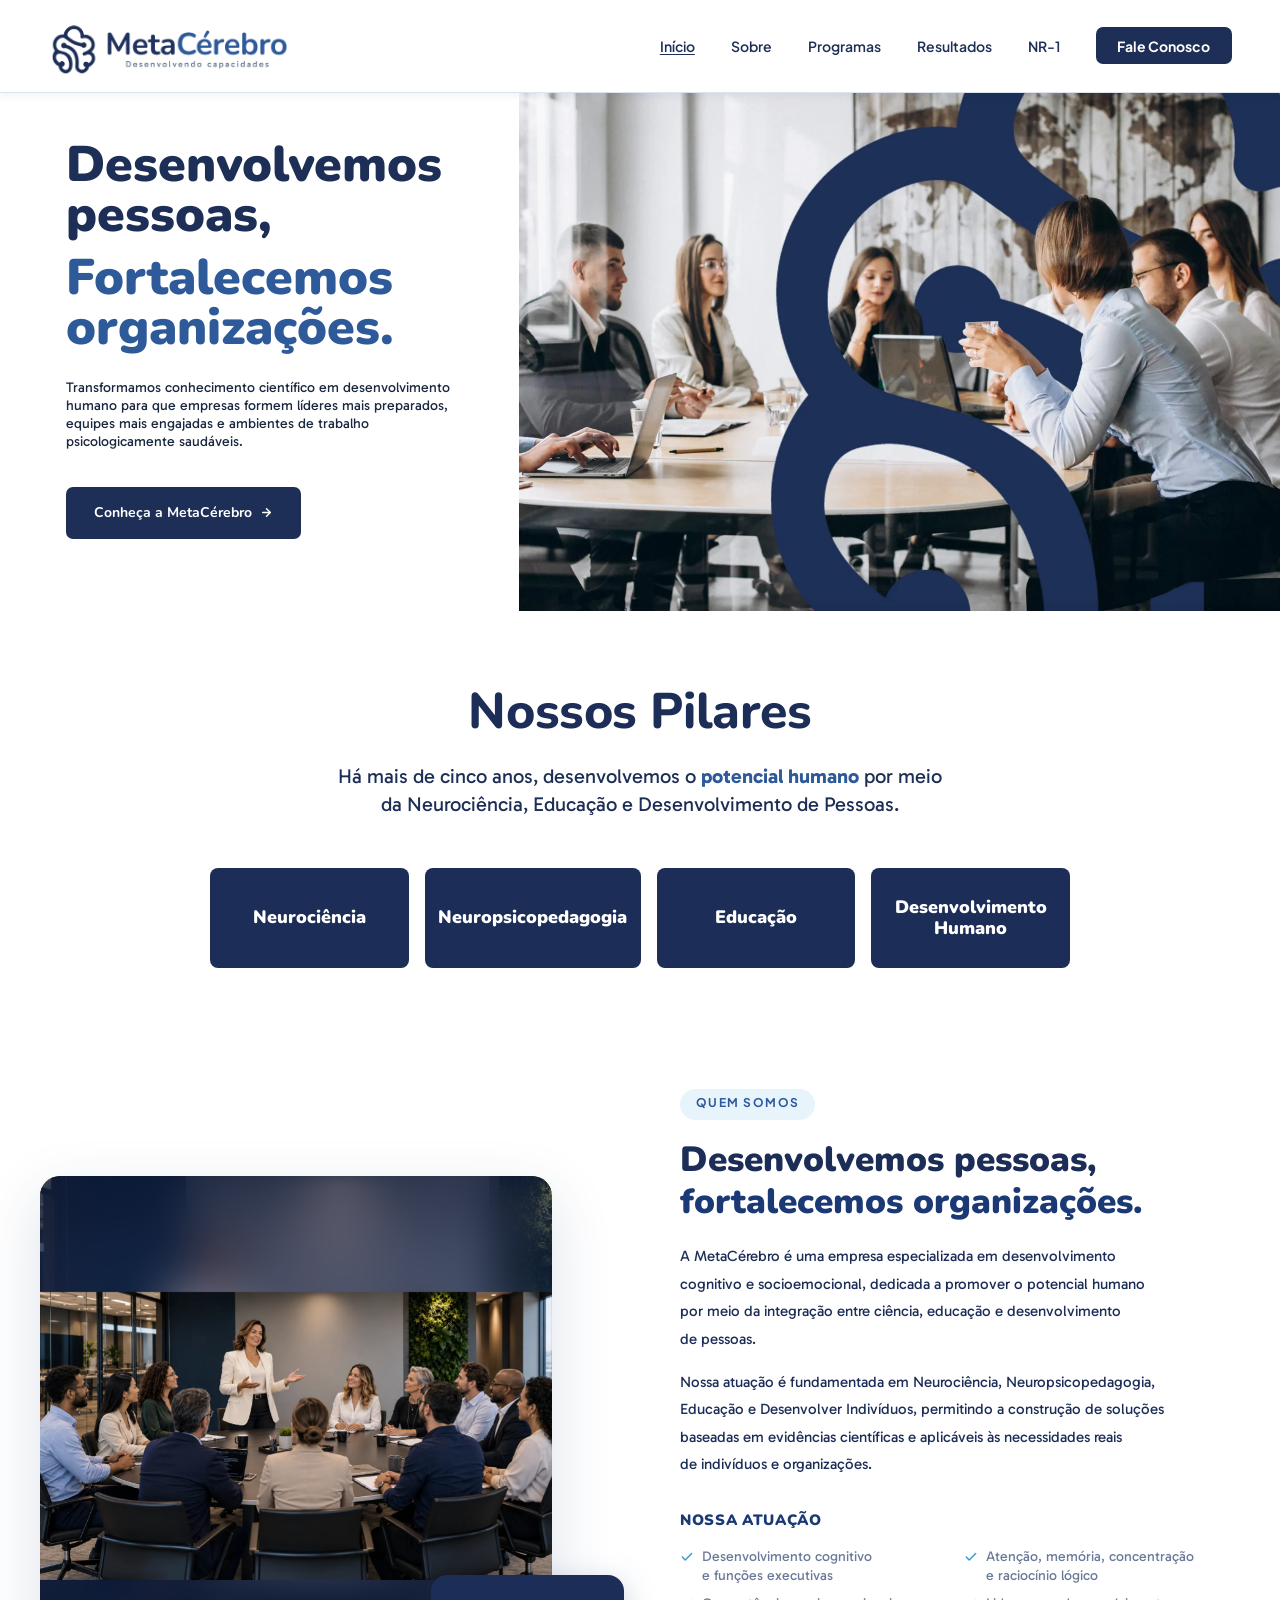
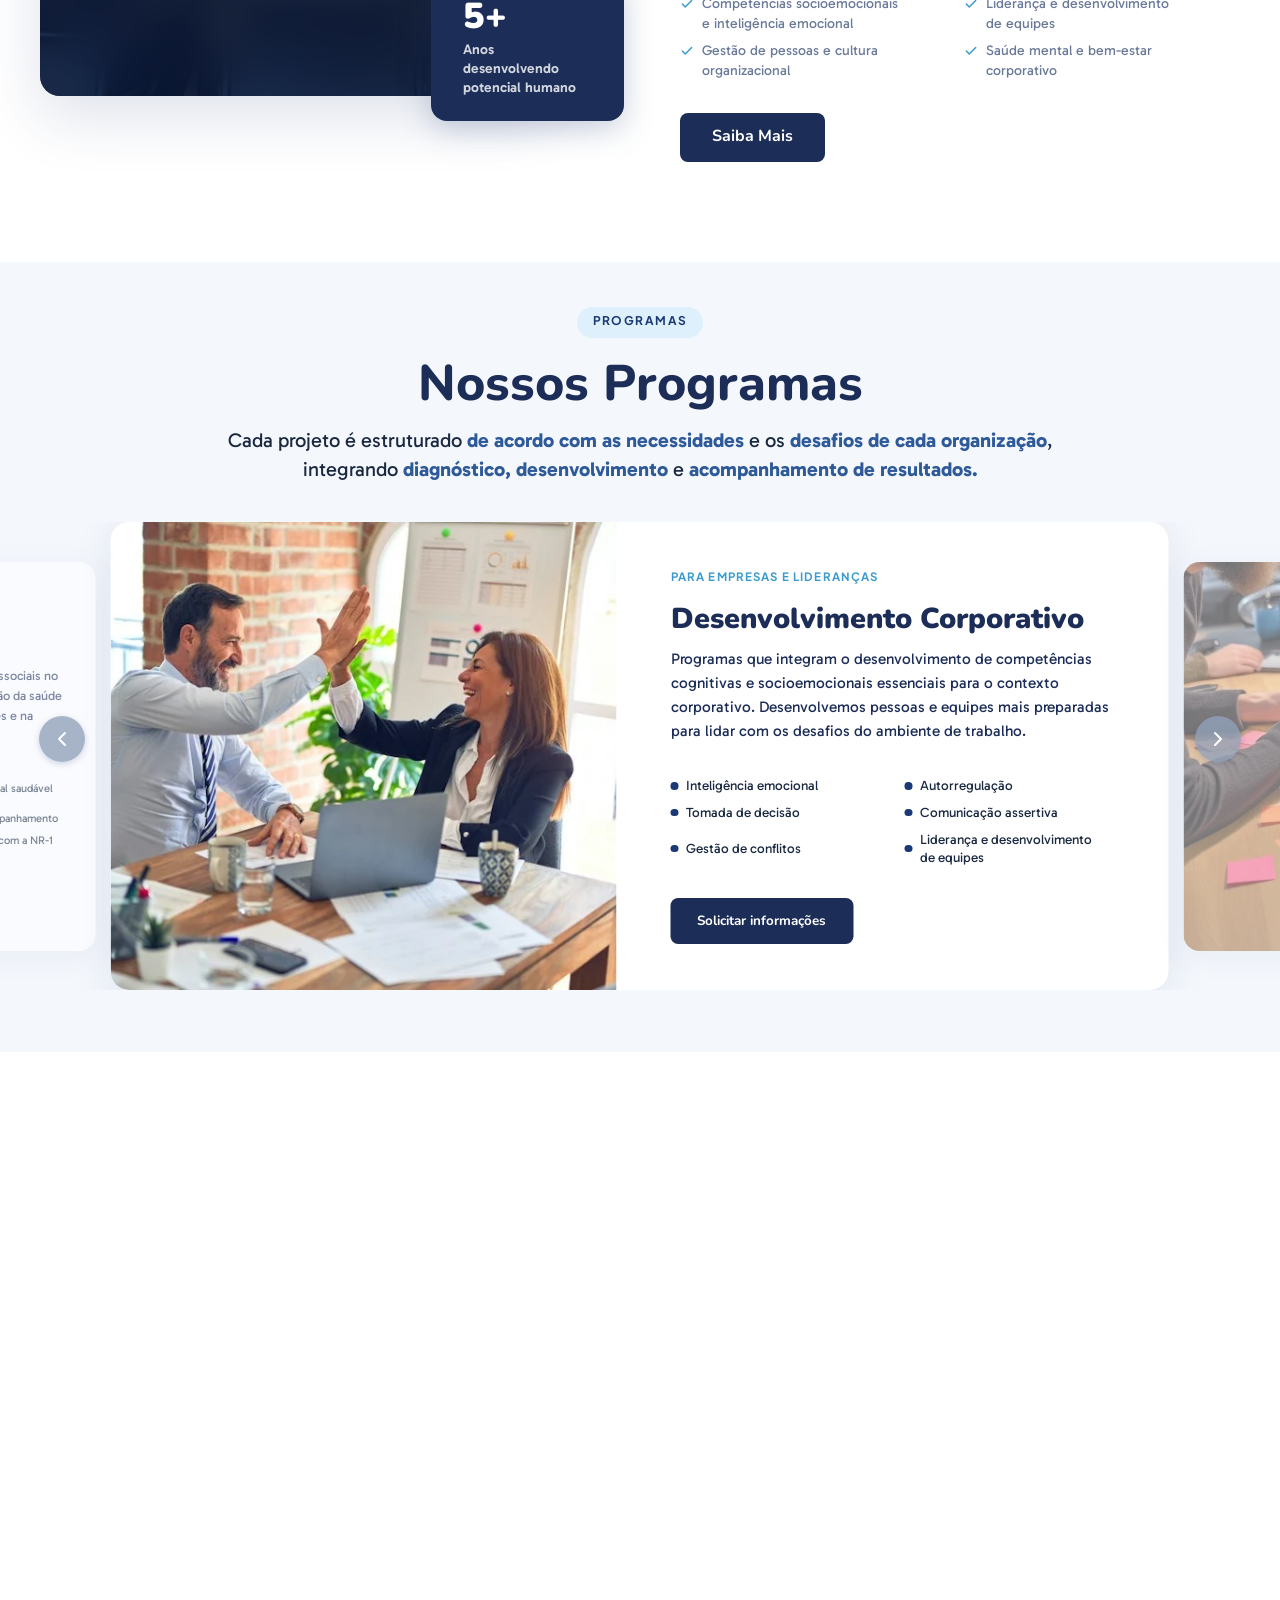
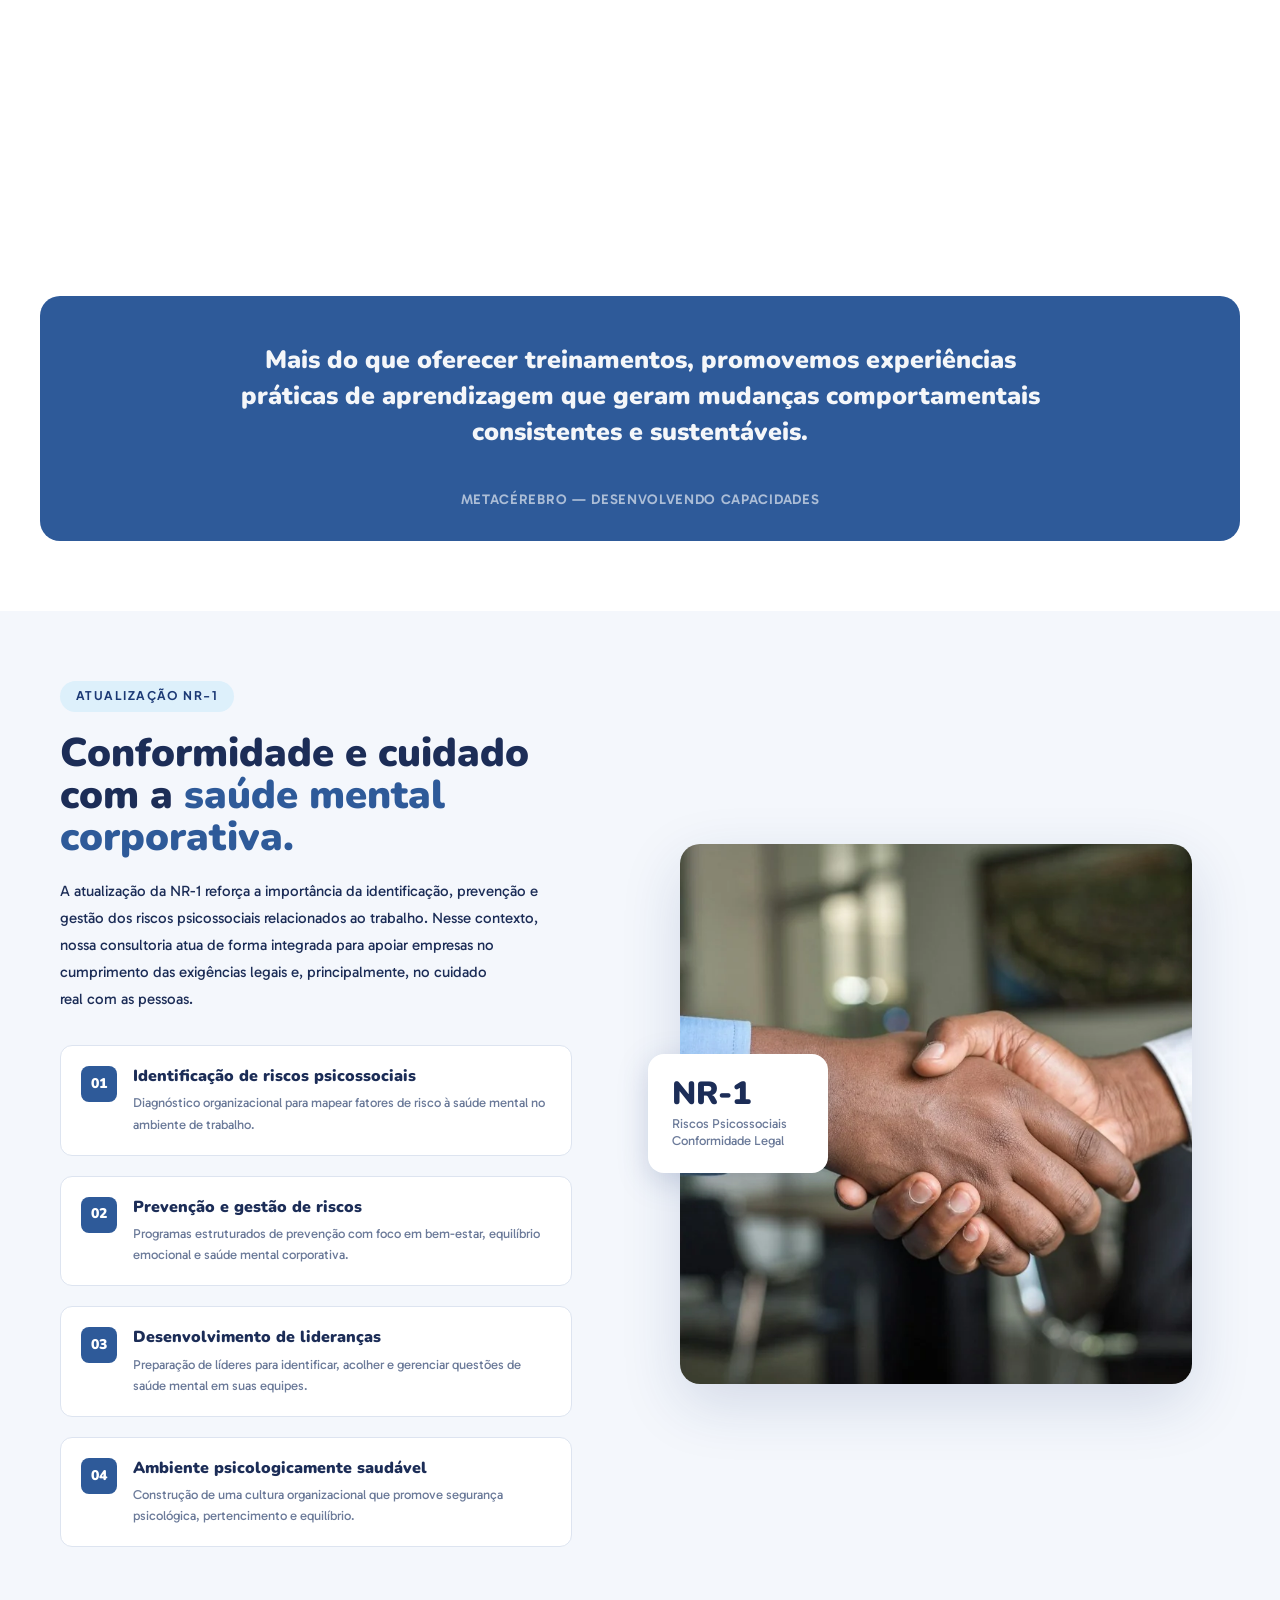
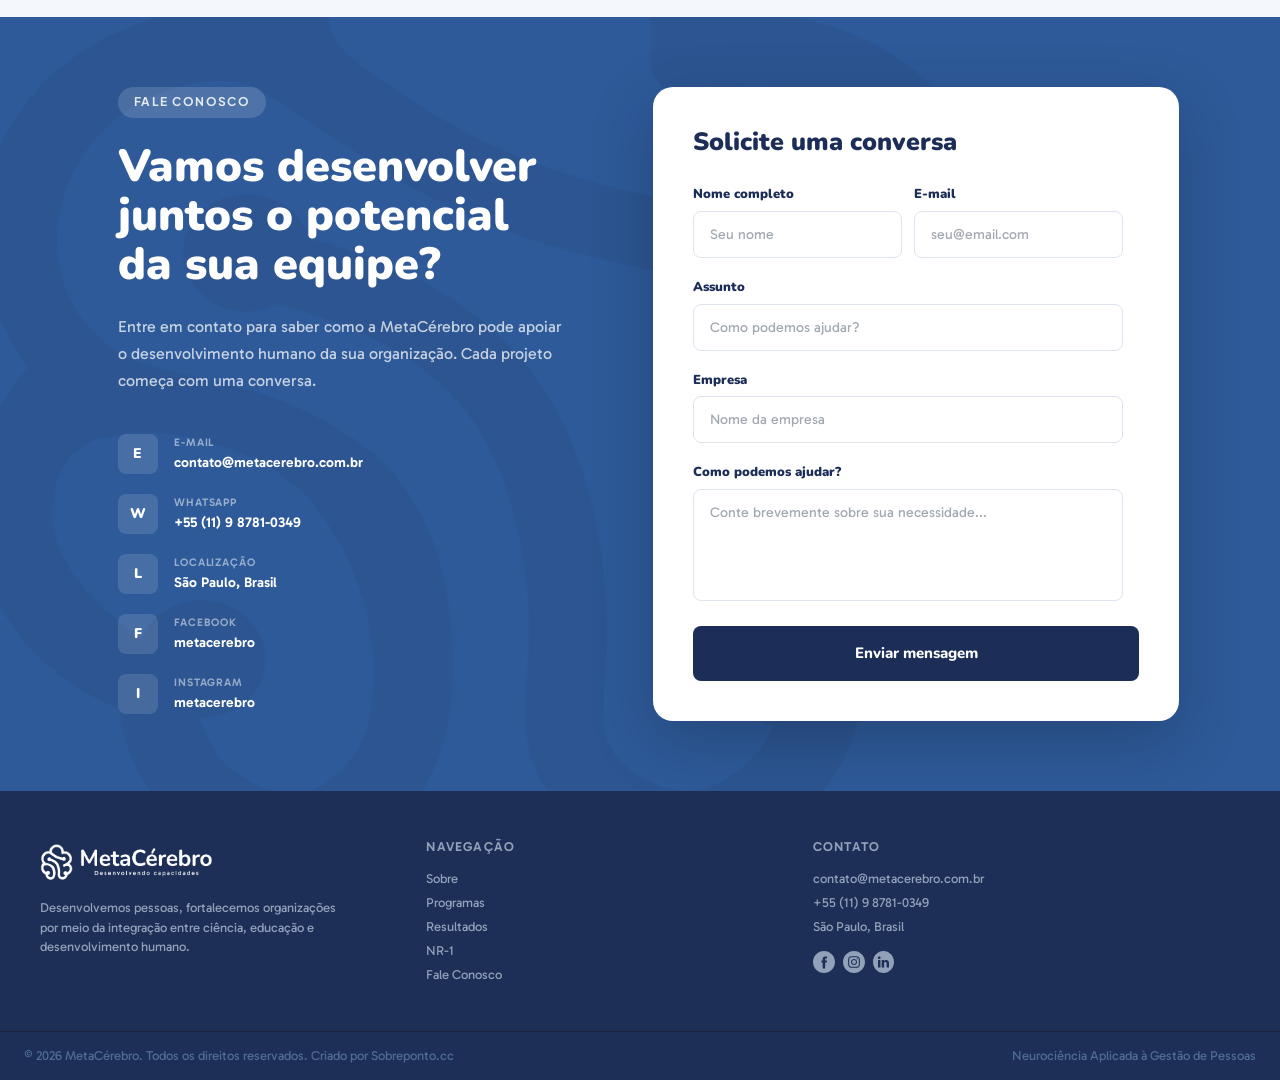
==== index.html @ 7d585f86 "Foto da seção Sobre inteira dentro do frame, centralizada Co-Authored-By: Claude Sonnet 5.5 <noreply" ====
<!DOCTYPE html>
<html lang="pt-BR">
<head>
  <meta charset="utf-8">
  <meta name="viewport" content="width=device-width, initial-scale=1">
  <title>MetaCérebro</title>
  <meta name="description" content="Transformamos conhecimento científico em desenvolvimento humano para que empresas formem líderes mais preparados, equipes mais engajadas e ambientes de trabalho psicologicamente saudáveis.">
  <meta name="theme-color" content="#1d2f56">
  <meta property="og:type" content="website">
  <meta property="og:title" content="MetaCérebro — Desenvolvendo capacidades">
  <meta property="og:description" content="Neurociência aplicada à gestão de pessoas.">
  <meta property="og:locale" content="pt_BR">
  <link rel="icon" type="image/png" href="assets/favicon.png">
  <link rel="preload" href="assets/fonts/nunito-latin-900-normal.woff2" as="font" type="font/woff2" crossorigin>
  <link rel="preload" href="assets/fonts/gabarito-latin-400-normal.woff2" as="font" type="font/woff2" crossorigin>
  <link rel="stylesheet" href="css/styles.css">
  <script>document.documentElement.classList.add("js");</script>
</head>
<body>
<svg xmlns="http://www.w3.org/2000/svg" style="display:none" aria-hidden="true">
<symbol id="i-award" viewBox="0 0 24 24"><path d="m15.477 12.89 1.515 8.526a.5.5 0 0 1-.81.47l-3.58-2.687a1 1 0 0 0-1.197 0l-3.586 2.686a.5.5 0 0 1-.81-.469l1.514-8.526" />
  <circle cx="12" cy="8" r="6" /></symbol>
<symbol id="i-chart-pie" viewBox="0 0 24 24"><path d="M21 12c.552 0 1.005-.449.95-.998a10 10 0 0 0-8.953-8.951c-.55-.055-.998.398-.998.95v8a1 1 0 0 0 1 1z" />
  <path d="M21.21 15.89A10 10 0 1 1 8 2.83" /></symbol>
<symbol id="i-users" viewBox="0 0 24 24"><path d="M16 21v-2a4 4 0 0 0-4-4H6a4 4 0 0 0-4 4v2" />
  <path d="M16 3.128a4 4 0 0 1 0 7.744" />
  <path d="M22 21v-2a4 4 0 0 0-3-3.87" />
  <circle cx="9" cy="7" r="4" /></symbol>
<symbol id="i-messages-square" viewBox="0 0 24 24"><path d="M16 10a2 2 0 0 1-2 2H6.828a2 2 0 0 0-1.414.586l-2.202 2.202A.71.71 0 0 1 2 14.286V4a2 2 0 0 1 2-2h10a2 2 0 0 1 2 2z" />
  <path d="M20 9a2 2 0 0 1 2 2v10.286a.71.71 0 0 1-1.212.502l-2.202-2.202A2 2 0 0 0 17.172 19H10a2 2 0 0 1-2-2v-1" /></symbol>
<symbol id="i-chart-no-axes-combined" viewBox="0 0 24 24"><path d="M12 16v5" />
  <path d="M16 14.639V21" />
  <path d="M20 10.656V21" />
  <path d="m22 3-8.646 8.646a.5.5 0 0 1-.708 0L9.354 8.354a.5.5 0 0 0-.707 0L2 15" />
  <path d="M4 18.463V21" />
  <path d="M8 14.656V21" /></symbol>
<symbol id="i-smile" viewBox="0 0 24 24"><path d="M15 10V9" />
  <path d="M16.472 15a6 6 0 01-8.943 0" />
  <path d="M9 10V9" />
  <circle cx="12" cy="12" r="10" /></symbol>
<symbol id="i-chevron-left" viewBox="0 0 24 24"><path d="m15 18-6-6 6-6" /></symbol>
<symbol id="i-chevron-right" viewBox="0 0 24 24"><path d="m9 18 6-6-6-6" /></symbol>
<symbol id="i-arrow-right" viewBox="0 0 24 24"><path d="M5 12h14" />
  <path d="m12 5 7 7-7 7" /></symbol>
<symbol id="i-check" viewBox="0 0 24 24"><path d="M20 6 9 17l-5-5" /></symbol>
<symbol id="i-menu" viewBox="0 0 24 24"><path d="M4 5h16" />
  <path d="M4 12h16" />
  <path d="M4 19h16" /></symbol>
<symbol id="i-x" viewBox="0 0 24 24"><path d="M18 6 6 18" />
  <path d="m6 6 12 12" /></symbol>
</svg>

  <!-- ============================== NAV ============================== -->
  <header class="nav" id="nav">
    <div class="nav__inner">
      <a class="nav__logo" href="#inicio" aria-label="MetaCérebro — início">
        <img src="assets/img/logo-nav.png" alt="MetaCérebro — Desenvolvendo capacidades" width="281" height="92">
      </a>
      <button class="nav__toggle" type="button" aria-label="Abrir menu" aria-expanded="false" aria-controls="nav-links">
        <svg class="icon icon--menu"><use href="#i-menu"/></svg>
      </button>
      <ul class="nav__links" id="nav-links">
        <li><a class="nav__link is-active" href="#inicio">Início</a></li>
        <li><a class="nav__link" href="sobre.html" data-spy="sobre">Sobre</a></li>
        <li><a class="nav__link" href="programas.html" data-spy="programas">Programas</a></li>
        <li><a class="nav__link" href="resultados.html" data-spy="resultados">Resultados</a></li>
        <li><a class="nav__link" href="nr1.html" data-spy="nr1">NR-1</a></li>
        <li><a class="nav__cta" href="#contato">Fale Conosco</a></li>
      </ul>
    </div>
  </header>

  <main>
    <!-- ============================== HERO ============================== -->
    <section class="hero" id="inicio">
      <div class="hero__text">
        <h1 class="hero__title">
          <span class="hero__title-1">Desenvolvemos pessoas,</span>
          <span class="hero__title-2">Fortalecemos organizações.</span>
        </h1>
        <p class="hero__lead">Transformamos conhecimento científico em desenvolvimento humano para que empresas formem líderes mais preparados, equipes mais engajadas e ambientes de trabalho psicologicamente saudáveis.</p>
        <a class="btn hero__btn" href="#sobre">Conheça a MetaCérebro <svg class="icon" aria-hidden="true"><use href="#i-arrow-right"/></svg></a>
      </div>
      <div class="hero__media">
        <div class="hero__img">
          <img src="assets/img/hero-equipe.webp" alt="Equipe em reunião de desenvolvimento" width="2000" height="1333" fetchpriority="high">
        </div>
      </div>
    </section>

    <!-- ============================== PILARES ============================== -->
    <section class="pillars" id="pilares">
      <div class="pillars__inner fade-in">
        <h2 class="section-title">Nossos Pilares</h2>
        <p class="pillars__lead"><span style="color:var(--navy)">Há mais de cinco anos, desenvolvemos o</span> <strong>potencial humano</strong> <span style="color:var(--navy)">por meio</span> <br>da Neurociência, Educação e Desenvolvimento de Pessoas.</p>
        <div class="pillars__grid">
          <div class="pillar">Neurociência</div>
          <div class="pillar">Neuropsicopedagogia</div>
          <div class="pillar">Educação</div>
          <div class="pillar">Desenvolvimento Humano</div>
        </div>
      </div>
    </section>

    <!-- ============================== QUEM SOMOS ============================== -->
    <section class="about" id="sobre">
      <div class="about__grid">
        <div class="about__media fade-in">
          <div class="about__photo">
            <img src="assets/img/about-profissional.webp" alt="Profissional da MetaCérebro conduzindo uma atividade com uma equipe" width="1672" height="941" loading="lazy">
          </div>
          <div class="about__stat">
            <strong>5+</strong>
            <span>Anos desenvolvendo<br>potencial humano</span>
          </div>
        </div>

        <div class="about__content fade-in" style="--d:120ms">
          <span class="pill pill--about">Quem Somos</span>
          <h2 class="about__title">Desenvolvemos pessoas,<span>fortalecemos organizações.</span></h2>
          <p class="about__text">A MetaCérebro é uma empresa especializada em desenvolvimento cognitivo e socioemocional, dedicada a promover o potencial humano por meio da integração entre ciência, educação e desenvolvimento<br class="br-lg"> de pessoas.</p>
          <p class="about__text">Nossa atuação é fundamentada em Neurociência, Neuropsicopedagogia, Educação e Desenvolver Indivíduos, permitindo a construção de soluções baseadas em evidências científicas e aplicáveis às necessidades reais<br class="br-lg"> de indivíduos e organizações.</p>
          <h3 class="about__sub">Nossa Atuação</h3>
          <ul class="about__list">
            <li><svg class="icon" aria-hidden="true"><use href="#i-check"/></svg><span>Desenvolvimento cognitivo<br class="br-lg"> e funções executivas</span></li>
            <li><svg class="icon" aria-hidden="true"><use href="#i-check"/></svg><span>Atenção, memória, concentração<br class="br-lg"> e raciocínio lógico</span></li>
            <li><svg class="icon" aria-hidden="true"><use href="#i-check"/></svg><span>Competências socioemocionais<br class="br-lg"> e inteligência emocional</span></li>
            <li><svg class="icon" aria-hidden="true"><use href="#i-check"/></svg><span>Liderança e desenvolvimento<br class="br-lg"> de equipes</span></li>
            <li><svg class="icon" aria-hidden="true"><use href="#i-check"/></svg><span>Gestão de pessoas e cultura organizacional</span></li>
            <li><svg class="icon" aria-hidden="true"><use href="#i-check"/></svg><span>Saúde mental e bem-estar<br class="br-lg"> corporativo</span></li>
          </ul>
          <a class="btn" href="#contato">Saiba Mais</a>
        </div>
      </div>
    </section>

    <!-- ============================== SOLUÇÕES ============================== -->
    <section class="programs" id="programas">
      <div class="container">
        <div class="section-head fade-in">
          <span class="pill">Programas</span>
          <h2 class="section-title">Nossos Programas</h2>
          <p class="section-lead">Cada projeto é estruturado <strong>de acordo com as necessidades</strong> e os <strong>desafios de cada organização</strong>, integrando <strong>diagnóstico, desenvolvimento</strong> e <strong>acompanhamento de resultados.</strong></p>
        </div>

        <div class="slider fade-in" role="region" aria-roledescription="carrossel" aria-label="Nossos programas" style="--d:100ms">
          <div class="slider__viewport">
            <div class="slider__track" id="slider-track">

              <article class="slide" aria-label="NR-1 e Saúde Psicossocial">
                <div class="slide__media slide__media--nr1"><img src="assets/img/program-nr1.webp" alt=""></div>
                <div class="slide__body">
                  <p class="slide__eyebrow">Para colaboradores e organizações</p>
                  <h3 class="slide__title">NR-1 e Saúde Psicossocial</h3>
                  <p class="slide__text">Soluções voltadas à identificação e gestão de riscos psicossociais no ambiente de trabalho. Apoiamos organizações na promoção da saúde mental, no fortalecimento do bem-estar dos colaboradores e na adequação às exigências da NR-1.</p>
                  <ul class="slide__list">
                    <li>Identificação de riscos psicossociais</li>
                    <li>Ambiente organizacional saudável</li>
                    <li>Prevenção e gestão de riscos</li>
                    <li>Planos de ação e acompanhamento</li>
                    <li>Desenvolvimento de lideranças</li>
                    <li>Apoio à conformidade com a NR-1</li>
                  </ul>
                  <a class="btn slide__btn" href="#contato">Solicitar informações</a>
                </div>
              </article>

              <article class="slide" aria-label="Desenvolvimento Corporativo">
                <div class="slide__media slide__media--corp"><img src="assets/img/program-corporativo.webp" alt=""></div>
                <div class="slide__body">
                  <p class="slide__eyebrow">Para empresas e lideranças</p>
                  <h3 class="slide__title">Desenvolvimento Corporativo</h3>
                  <p class="slide__text">Programas que integram o desenvolvimento de competências cognitivas e socioemocionais essenciais para o contexto corporativo. Desenvolvemos pessoas e equipes mais preparadas para lidar com os desafios do ambiente de trabalho.</p>
                  <ul class="slide__list">
                    <li>Inteligência emocional</li>
                    <li>Autorregulação</li>
                    <li>Tomada de decisão</li>
                    <li>Comunicação assertiva</li>
                    <li>Gestão de conflitos</li>
                    <li>Liderança e desenvolvimento<br class="br-lg"> de equipes</li>
                  </ul>
                  <a class="btn slide__btn" href="#contato">Solicitar informações</a>
                </div>
              </article>

              <article class="slide" aria-label="Programas Personalizados">
                <div class="slide__media slide__media--pers"><img src="assets/img/program-personalizado.webp" alt=""></div>
                <div class="slide__body">
                  <p class="slide__eyebrow">Soluções sob demanda</p>
                  <h3 class="slide__title">Programas Personalizados</h3>
                  <p class="slide__text">Desenvolvemos soluções sob medida, considerando os desafios, as necessidades e os objetivos de cada organização. Integramos conhecimento científico e metodologias adaptadas para promover o desenvolvimento humano e resultados sustentáveis.</p>
                  <ul class="slide__list">
                    <li>Diagnóstico de necessidades</li>
                    <li>Acompanhamento de resultados</li>
                    <li>Soluções personalizadas</li>
                    <li>Formações e programas contínuos</li>
                    <li>Metodologias baseadas em evidências</li>
                    <li>Integração com a cultura organizacional</li>
                  </ul>
                  <a class="btn slide__btn" href="#contato">Solicitar informações</a>
                </div>
              </article>

            </div>
          </div>
          <button class="slider__arrow slider__arrow--prev" type="button" aria-label="Programa anterior"><svg class="icon"><use href="#i-chevron-left"/></svg></button>
          <button class="slider__arrow slider__arrow--next" type="button" aria-label="Próximo programa"><svg class="icon"><use href="#i-chevron-right"/></svg></button>
        </div>
      </div>
    </section>

    <!-- ============================== RESULTADOS ============================== -->
    <section class="results" id="resultados">
      <div class="container">
        <div class="section-head fade-in">
          <span class="pill pill--soft">Resultados</span>
          <h2 class="section-title">Resultados que Geram Valor</h2>
          <p class="section-lead">Ao investir no desenvolvimento das pessoas, as organizações fortalecem sua <strong>capacidade de inovar</strong>, aumentam o <strong>engajamento das equipes</strong> e criam ambientes mais <strong>produtivos e sustentáveis.</strong></p>
        </div>

        <div class="results__grid">
          <article class="result fade-in">
            <div class="result__icon" style="--ih:44px"><svg class="icon" aria-hidden="true"><use href="#i-award"/></svg></div>
            <h3>Lideranças mais eficazes</h3>
            <p>Desenvolvimento de lideranças e equipes mais conscientes, preparadas e orientadas a resultados.</p>
          </article>
          <article class="result fade-in" style="--d:80ms">
            <div class="result__icon" style="--ih:42px"><svg class="icon" aria-hidden="true"><use href="#i-chart-pie"/></svg></div>
            <h3>Clima organizacional</h3>
            <p>Melhoria do clima organizacional com ambientes mais saudáveis, produtivos e colaborativos.</p>
          </article>
          <article class="result fade-in" style="--d:160ms">
            <div class="result__icon" style="--ih:39px"><svg class="icon" aria-hidden="true"><use href="#i-users"/></svg></div>
            <h3>Engajamento e retenção</h3>
            <p>Maior engajamento e retenção de<br class="br-lg"> talentos por meio do investimento<br class="br-lg"> no desenvolvimento humano.</p>
          </article>
          <article class="result fade-in">
            <div class="result__icon" style="--ih:45px"><svg class="icon" aria-hidden="true"><use href="#i-messages-square"/></svg></div>
            <h3>Comunicação eficaz</h3>
            <p>Aprimoramento da comunicação e da colaboração entre equipes e áreas da organização.</p>
          </article>
          <article class="result fade-in" style="--d:80ms">
            <div class="result__icon" style="--ih:46px"><svg class="icon" aria-hidden="true"><use href="#i-chart-no-axes-combined"/></svg></div>
            <h3>Produtividade e decisão</h3>
            <p>Aumento da produtividade e da qualidade das decisões com base no desenvolvimento cognitivo.</p>
          </article>
          <article class="result fade-in" style="--d:160ms">
            <div class="result__icon" style="--ih:42px"><svg class="icon" aria-hidden="true"><use href="#i-smile"/></svg></div>
            <h3>Redução de conflitos</h3>
            <p>Redução de conflitos e do estresse ocupacional através do fortalecimento socioemocional.</p>
          </article>
        </div>

        <div class="quote fade-in">
          <p>Mais do que oferecer treinamentos, promovemos experiências práticas de aprendizagem que geram mudanças comportamentais consistentes e sustentáveis.</p>
          <small>MetaCérebro — Desenvolvendo capacidades</small>
        </div>
      </div>
    </section>

    <!-- ============================== NR-1 ============================== -->
    <section class="nr1" id="nr1">
      <div class="nr1__grid">
        <div class="nr1__content fade-in">
          <span class="pill">Atualização NR-1</span>
          <h2 class="nr1__title">Conformidade e cuidado<br class="br-lg"> com a <span>saúde mental<br class="br-lg"> corporativa.</span></h2>
          <p class="nr1__text">A atualização da NR-1 reforça a importância da identificação, prevenção e gestão dos riscos psicossociais relacionados ao trabalho. Nesse contexto, nossa consultoria atua de forma integrada para apoiar empresas no cumprimento das exigências legais e, principalmente, no cuidado<br class="br-lg"> real com as pessoas.</p>
          <ol class="nr1__steps">
            <li class="step">
              <span class="step__n" aria-hidden="true">01</span>
              <div><h3>Identificação de riscos psicossociais</h3><p>Diagnóstico organizacional para mapear fatores de risco à saúde mental no ambiente de trabalho.</p></div>
            </li>
            <li class="step">
              <span class="step__n" aria-hidden="true">02</span>
              <div><h3>Prevenção e gestão de riscos</h3><p>Programas estruturados de prevenção com foco em bem-estar, equilíbrio emocional e saúde mental corporativa.</p></div>
            </li>
            <li class="step">
              <span class="step__n" aria-hidden="true">03</span>
              <div><h3>Desenvolvimento de lideranças</h3><p>Preparação de líderes para identificar, acolher e gerenciar questões de saúde mental em suas equipes.</p></div>
            </li>
            <li class="step">
              <span class="step__n" aria-hidden="true">04</span>
              <div><h3>Ambiente psicologicamente saudável</h3><p>Construção de uma cultura organizacional que promove segurança psicológica, pertencimento e equilíbrio.</p></div>
            </li>
          </ol>
        </div>

        <div class="nr1__media fade-in" style="--d:120ms">
          <div class="nr1__photo"><img src="assets/img/nr1-saude-mental.webp" alt="Aperto de mãos entre profissionais" width="700" height="800" loading="lazy"></div>
          <div class="nr1__badge">
            <strong>NR-1</strong>
            <span>Riscos Psicossociais<br>Conformidade Legal</span>
          </div>
        </div>
      </div>
    </section>

    <!-- ============================== CONTATO ============================== -->
    <section class="contact" id="contato">
      <div class="contact__bg" aria-hidden="true"><img src="assets/img/contact-bg.png" alt="" loading="lazy"></div>
      <div class="contact__grid">
        <div class="contact__info fade-in">
          <span class="pill pill--light">Fale Conosco</span>
          <h2 class="contact__title">Vamos desenvolver<br>juntos o potencial<br>da sua equipe?</h2>
          <p class="contact__text">Entre em contato para saber como a MetaCérebro pode apoiar<br class="br-lg"> o desenvolvimento humano da sua organização. Cada projeto começa com uma conversa.</p>
          <ul class="contact__list">
            <li><a class="contact__item" href="mailto:contato@metacerebro.com.br"><span class="contact__letter" aria-hidden="true">E</span><span><span class="contact__label">E-mail</span><span class="contact__value">contato@metacerebro.com.br</span></span></a></li>
            <li><a class="contact__item" href="https://wa.me/5511987810349" target="_blank" rel="noopener"><span class="contact__letter" aria-hidden="true">W</span><span><span class="contact__label">WhatsApp</span><span class="contact__value">+55 (11) 9 8781-0349</span></span></a></li>
            <li class="contact__item"><span class="contact__letter" aria-hidden="true">L</span><span><span class="contact__label">Localização</span><span class="contact__value">São Paulo, Brasil</span></span></li>
            <li><a class="contact__item" href="https://www.facebook.com/metacerebro" target="_blank" rel="noopener"><span class="contact__letter" aria-hidden="true">F</span><span><span class="contact__label">Facebook</span><span class="contact__value">metacerebro</span></span></a></li>
            <li><a class="contact__item" href="https://www.instagram.com/metacerebro" target="_blank" rel="noopener"><span class="contact__letter" aria-hidden="true">I</span><span><span class="contact__label">Instagram</span><span class="contact__value">metacerebro</span></span></a></li>
          </ul>
        </div>

        <form class="form fade-in" id="contact-form" action="mailto:contato@metacerebro.com.br" method="post" enctype="text/plain" style="--d:120ms">
          <div class="form__fields">
            <h3>Solicite uma conversa</h3>
            <div class="form__row">
              <div class="field"><label for="f-nome">Nome completo</label><input id="f-nome" name="nome" type="text" placeholder="Seu nome" autocomplete="name" required></div>
              <div class="field"><label for="f-email">E-mail</label><input id="f-email" name="email" type="email" placeholder="seu@email.com" autocomplete="email" required></div>
            </div>
            <div class="field"><label for="f-assunto">Assunto</label><input id="f-assunto" name="assunto" type="text" placeholder="Como podemos ajudar?"></div>
            <div class="field"><label for="f-empresa">Empresa</label><input id="f-empresa" name="empresa" type="text" placeholder="Nome da empresa" autocomplete="organization"></div>
            <div class="field"><label for="f-msg">Como podemos ajudar?</label><textarea id="f-msg" name="mensagem" placeholder="Conte brevemente sobre sua necessidade..." required></textarea></div>
            <button class="btn form__submit" type="submit">Enviar mensagem</button>
            <p class="form__status" role="status" aria-live="polite"></p>
          </div>
        </form>
      </div>
    </section>
  </main>

  <!-- ============================== FOOTER ============================== -->
  <footer class="footer">
    <div class="footer__grid">
      <div>
        <img class="footer__logo" src="assets/img/logo-footer.png" alt="MetaCérebro — Desenvolvendo capacidades" width="179" height="43">
        <p class="footer__about">Desenvolvemos pessoas, fortalecemos organizações por meio da integração entre ciência, educação e desenvolvimento humano.</p>
      </div>
      <nav aria-label="Rodapé">
        <h4>Navegação</h4>
        <div class="footer__list">
          <a href="sobre.html">Sobre</a>
          <a href="programas.html">Programas</a>
          <a href="resultados.html">Resultados</a>
          <a href="nr1.html">NR-1</a>
          <a href="#contato">Fale Conosco</a>
        </div>
      </nav>
      <div>
        <h4>Contato</h4>
        <div class="footer__list">
          <a href="mailto:contato@metacerebro.com.br">contato@metacerebro.com.br</a>
          <a href="https://wa.me/5511987810349" target="_blank" rel="noopener">+55 (11) 9 8781-0349</a>
          <span>São Paulo, Brasil</span>
        </div>
        <div class="footer__social">
          <a href="https://www.facebook.com/metacerebro" target="_blank" rel="noopener" aria-label="Facebook"><img src="assets/icons/facebook.svg" alt="" width="22" height="22"></a>
          <a href="https://www.instagram.com/metacerebro" target="_blank" rel="noopener" aria-label="Instagram"><img src="assets/icons/instagram.svg" alt="" width="22" height="22"></a>
          <a href="https://www.linkedin.com/company/metacerebro" target="_blank" rel="noopener" aria-label="LinkedIn"><img src="assets/icons/linkedin.svg" alt="" width="22" height="22"></a>
        </div>
      </div>
    </div>
    <div class="footer__bottom">
      <div class="footer__bottom-inner">
        <p>© 2026 MetaCérebro. Todos os direitos reservados. Criado por Sobreponto.cc</p>
        <p>Neurociência Aplicada à Gestão de Pessoas</p>
      </div>
    </div>
  </footer>

  <script src="js/script.js"></script>
</body>
</html>
---- css/styles.css ----
/* ==========================================================================
   MetaCérebro — Site institucional
   Medidas e cores extraídas do Figma (frame "início", 1167px).
   ========================================================================== */

/* ---------- Fontes (hospedadas localmente) ---------- */
@font-face { font-family: "Nunito"; font-weight: 700; font-style: normal; font-display: swap; src: url("../assets/fonts/nunito-latin-700-normal.woff2") format("woff2"); }
@font-face { font-family: "Nunito"; font-weight: 800; font-style: normal; font-display: swap; src: url("../assets/fonts/nunito-latin-800-normal.woff2") format("woff2"); }
@font-face { font-family: "Nunito"; font-weight: 900; font-style: normal; font-display: swap; src: url("../assets/fonts/nunito-latin-900-normal.woff2") format("woff2"); }
@font-face { font-family: "Gabarito"; font-weight: 400; font-style: normal; font-display: swap; src: url("../assets/fonts/gabarito-latin-400-normal.woff2") format("woff2"); }
@font-face { font-family: "Gabarito"; font-weight: 600; font-style: normal; font-display: swap; src: url("../assets/fonts/gabarito-latin-600-normal.woff2") format("woff2"); }
@font-face { font-family: "Gabarito"; font-weight: 700; font-style: normal; font-display: swap; src: url("../assets/fonts/gabarito-latin-700-normal.woff2") format("woff2"); }
@font-face { font-family: "Plus Jakarta Sans"; font-weight: 600; font-style: normal; font-display: swap; src: url("../assets/fonts/plus-jakarta-sans-latin-600-normal.woff2") format("woff2"); }
@font-face { font-family: "Plus Jakarta Sans"; font-weight: 700; font-style: normal; font-display: swap; src: url("../assets/fonts/plus-jakarta-sans-latin-700-normal.woff2") format("woff2"); }
@font-face { font-family: "Plus Jakarta Sans"; font-weight: 800; font-style: normal; font-display: swap; src: url("../assets/fonts/plus-jakarta-sans-latin-800-normal.woff2") format("woff2"); }

/* Unidade de escala dos cards do slider (permite animar o tamanho do card ativo) */
@property --u { syntax: "<length>"; inherits: true; initial-value: 1px; }

/* ---------- Tokens ---------- */
:root {
  --navy: #1d2f56;
  --navy-2: #1c2d57;
  --blue: #2e5a99;
  --blue-dark: #1b3975;
  --sky: #3a9bcc;
  --ink: #1a2940;
  --muted: #6b7a99;
  --bg-soft: #f4f7fc;
  --border: #dde4f0;
  --pill: #e8f4fb;
  --pill-2: #ddf0fb;
  --footer-text: #90a1b9;
  --footer-muted: #4f6c94;
  --footer-line: #19243c;

  --f-title: "Nunito", system-ui, sans-serif;
  --f-body: "Gabarito", system-ui, sans-serif;
  --f-ui: "Plus Jakarta Sans", system-ui, sans-serif;

  --nav-h: 92px;
}

/* ---------- Reset ---------- */
*, *::before, *::after { box-sizing: border-box; margin: 0; padding: 0; }
html { scroll-behavior: smooth; scroll-padding-top: var(--nav-h); -webkit-text-size-adjust: 100%; }
body { font-family: var(--f-body); color: var(--ink); background: #fff; -webkit-font-smoothing: antialiased; text-rendering: optimizeLegibility; overflow-x: hidden; min-width: 320px; }
img, svg { display: block; max-width: 100%; }
a { color: inherit; text-decoration: none; }
ul { list-style: none; }
button { font: inherit; color: inherit; border: 0; background: none; cursor: pointer; }
:focus-visible { outline: 2px solid var(--sky); outline-offset: 3px; border-radius: 4px; }

.icon { width: 1em; height: 1em; fill: none; stroke: currentColor; stroke-width: 2; stroke-linecap: round; stroke-linejoin: round; flex: none; }
.container { width: 100%; max-width: 1200px; margin: 0 auto; }
.sr-only { position: absolute; width: 1px; height: 1px; overflow: hidden; clip: rect(0 0 0 0); white-space: nowrap; }

/* ---------- Elementos reutilizáveis ---------- */
.pill {
  display: inline-block; height: 31px; padding: 5.4px 16px 0; border-radius: 20px;
  background: var(--pill-2); color: var(--blue-dark);
  font: 700 12px/18px var(--f-ui); letter-spacing: 1.44px; text-transform: uppercase; white-space: nowrap;
}
.pill--soft { background: var(--pill); }
.pill--light { background: rgba(255, 255, 255, .15); color: rgba(255, 255, 255, .85); }
.pill--about { background: var(--pill); color: var(--blue); }

.section-head { text-align: center; }
.section-head .pill { margin-bottom: 20px; }
.section-title { font: 900 50px/52.524px var(--f-title); color: var(--navy-2); }
.section-lead { font: 400 20px/28.56px var(--f-body); color: var(--ink); margin: 16px auto 0; }
.section-lead strong { font-weight: 700; color: var(--blue); }

.btn {
  display: inline-flex; align-items: center; gap: 8px; border-radius: 8px;
  background: var(--navy-2); color: #fff; font: 700 16px/21.6px var(--f-title);
  transition: transform .2s ease, box-shadow .2s ease, background-color .2s ease;
}
.btn:hover { transform: translateY(-2px); background: var(--blue-dark); box-shadow: 0 8px 20px rgba(27, 57, 117, .25); }

/* Animação de entrada */
.js .fade-in { opacity: 0; transform: translateY(24px); transition: opacity .7s ease, transform .7s ease; transition-delay: var(--d, 0ms); }
.js .fade-in.is-visible { opacity: 1; transform: none; }

/* ==========================================================================
   NAV
   ========================================================================== */
.nav {
  position: fixed; inset: 0 0 auto 0; z-index: 100; background: #fff;
  border-bottom: .8px solid var(--border); box-shadow: 0 2px 8px rgba(27, 57, 117, .07);
}
.nav__inner { max-width: 1440px; margin: 0 auto; height: var(--nav-h); padding: 0 48px; display: flex; align-items: center; justify-content: space-between; }
.nav__logo img { width: 281px; height: 92px; }
.nav__links { display: flex; align-items: center; gap: 36px; }
.nav__link { font: 600 14px/21px var(--f-ui); color: var(--navy); white-space: nowrap; transition: opacity .2s; }
.nav__link:hover { opacity: .7; }
.nav__link.is-active { text-decoration: underline; text-decoration-thickness: from-font; text-underline-position: from-font; }
.nav__cta { background: var(--navy); color: #fff; font: 700 14px/21px var(--f-ui); padding: 9.6px 21.6px; border-radius: 7px; white-space: nowrap; transition: background-color .2s, transform .2s; }
.nav__cta:hover { background: var(--blue-dark); opacity: 1; transform: translateY(-1px); }
.nav__toggle { display: none; width: 44px; height: 44px; align-items: center; justify-content: center; font-size: 26px; color: var(--navy); border-radius: 8px; }

/* ==========================================================================
   HERO
   ========================================================================== */
.hero { display: flex; padding-top: 68px; background: #fff; overflow: hidden; }
.hero__text {
  flex: 0 0 auto; width: 519px; min-height: 542.9px; padding: 58.36px 48px 58.36px 66px;
  display: flex; flex-direction: column; justify-content: center; align-items: flex-start;
}
.hero__title { font: 900 50px/50px var(--f-title); }
.hero__title span { display: block; width: 384px; max-width: 100%; }
.hero__title-1 { color: var(--navy); margin-bottom: 13px; }
.hero__title-2 { color: var(--blue); }
.hero__lead { font: 400 14px/18px var(--f-body); color: var(--ink); width: 405px; max-width: 100%; margin: 26px 0 36px; }
.hero__btn { padding: 13.6px 28px; min-height: 51.2px; border-radius: 7px; background: var(--navy); font-size: 14px; line-height: 21.6px; }
.hero__btn .icon { font-size: 13px; stroke-width: 2.6; }

.hero__media { position: relative; flex: 1 1 0; min-width: 1px; overflow: hidden; }
.hero__img { position: absolute; right: -110.6px; top: -140.3px; width: max(1220.4px, calc(100% + 110.6px)); aspect-ratio: 3 / 2; }
.hero__img img { width: 100%; height: 100%; max-width: none; }
.hero__media::after { content: ""; position: absolute; top: 0; bottom: 0; left: -372px; right: -20.8px; box-shadow: inset 5px 4px 19.1px rgba(0, 0, 0, .25); pointer-events: none; }

/* ==========================================================================
   PILARES
   ========================================================================== */
.pillars { padding: 70px 32px 8px; min-height: 423px; }
.pillars__inner { max-width: 860px; margin: 0 auto; }
.pillars .section-title { font-weight: 800; line-height: 61.278px; letter-spacing: -.4085px; text-align: center; }
.pillars__lead { font: 400 20px/28px var(--f-body); color: var(--navy); text-align: center; margin-top: 20px; }
.pillars__lead strong { font-weight: 700; color: var(--blue); }
.pillars__grid { margin-top: 50px; display: grid; grid-template-columns: 198.69fr 215.91fr 198.7fr 198.7fr; gap: 16px; height: 100px; }
.pillar { display: flex; align-items: center; justify-content: center; text-align: center; padding: 25.6px 10px; border-radius: 8px; background: var(--navy-2); color: #fff; font: 900 18px/21.6px var(--f-title); }

/* ==========================================================================
   QUEM SOMOS
   ========================================================================== */
.about { padding: 55px 32px; min-height: 828px; }
.about__grid { display: grid; grid-template-columns: 1fr 1fr; gap: 80px; max-width: 1200px; margin: 0 auto; min-height: 695px; }
.about__media { align-self: center; position: relative; height: 520px; }
.about__photo { position: relative; width: 100%; max-width: 512px; height: 520px; border-radius: 20px; overflow: hidden; box-shadow: 0 20px 60px rgba(27, 57, 117, .15); }
.about__photo { background: #1d2f56 url(../assets/img/about-profissional.webp) center / cover; }
.about__photo::before { content: ""; position: absolute; inset: 0; background: rgba(13, 35, 82, .55); backdrop-filter: blur(22px); -webkit-backdrop-filter: blur(22px); }
.about__photo img { position: relative; width: 100%; height: 100%; max-width: none; object-fit: contain; object-position: 50% 50%; }
.about__stat {
  position: absolute; right: -24px; bottom: -24.7px; width: 193px; padding: 24px 32px; border-radius: 16px;
  background: var(--navy-2); color: #fff; filter: drop-shadow(0 8px 15px rgba(27, 57, 117, .25));
}
.about__stat strong { display: block; font: 900 36px/36px var(--f-title); }
.about__stat span { display: block; margin-top: 4.8px; font: 600 14px/19.2px var(--f-body); opacity: .8; }

.about__content { align-self: start; }
.about__title { font: 900 35px/42.019px var(--f-title); color: var(--navy-2); margin-top: 19.5px; white-space: nowrap; }
.about__title span { color: var(--blue-dark); display: block; }
.about__text { font: 400 15px/27.36px var(--f-body); color: var(--navy-2); max-width: 477px; margin-top: 20px; }
.about__text + .about__text { max-width: 498px; }
.about__text + .about__text { margin-top: 16px; }
.about__sub { font: 900 15px/20.4px var(--f-title); letter-spacing: .68px; text-transform: uppercase; color: var(--blue-dark); margin-top: 32px; }
.about__list { display: grid; grid-template-columns: 1fr 1fr; gap: 8px; margin: 16px 0 32px; }
.about__list li { display: flex; gap: 8px; align-items: flex-start; font: 400 14px/19.68px var(--f-body); color: var(--muted); }
.about__list .icon { color: var(--sky); font-size: 14px; stroke-width: 2.6; margin-top: 3px; }
.about .btn { padding: 13.6px 32px; }

/* ==========================================================================
   SOLUÇÕES / PROGRAMAS (slider)
   ========================================================================== */
.programs { background: var(--bg-soft); padding: 45px 32px 70px; overflow: hidden; }
.programs .section-head .pill { margin-bottom: 20px; }
.programs .section-title { font-weight: 800; }
.programs .section-lead { max-width: 895px; }
.slider { position: relative; height: 498.7px; margin: 0 -60px; }
.slider__viewport { position: absolute; left: 0; right: 0; top: 38.1px; height: 468.4px; overflow: hidden; }
.slider__track { position: absolute; left: 0; top: 0; height: 100%; display: flex; align-items: center; gap: 14.4px; transition: transform .6s cubic-bezier(.4, 0, .2, 1); will-change: transform; }
.slider__track.no-anim, .slider__track.no-anim .slide { transition: none !important; }

.slide {
  --u: 1px;
  flex: none; display: grid; grid-template-columns: calc(420.641 * var(--u)) 1fr; column-gap: calc(38.24 * var(--u));
  width: calc(878.885 * var(--u)); height: calc(388.775 * var(--u)); background: #fff; overflow: hidden;
  border-radius: calc(15.933 * var(--u)); box-shadow: 0 calc(6.373 * var(--u)) calc(31.867 * var(--u)) rgba(27, 57, 117, .1);
  opacity: .55; transition: --u .6s cubic-bezier(.4, 0, .2, 1), opacity .6s ease;
}
.slide.is-active { --u: 1.2049px; opacity: 1; }
.slide__media { position: relative; overflow: hidden; }
.slide__media img { position: absolute; max-width: none; }
.slide__media--nr1 img { height: 100%; left: -9.41%; top: 0; width: 154.04%; }
.slide__media--corp img { inset: 0; width: 100%; height: 100%; object-fit: cover; }
.slide__media--pers img { height: 209.43%; left: -29.55%; top: -104.71%; width: 193.56%; }
.slide__body { display: flex; flex-direction: column; justify-content: center; align-items: flex-start; padding: calc(38.24 * var(--u)) calc(31.867 * var(--u)) calc(38.24 * var(--u)) calc(6.373 * var(--u)); }
.slide__eyebrow { font: 700 calc(9.56 * var(--u)) / calc(14.34 * var(--u)) var(--f-ui); letter-spacing: calc(.956 * var(--u)); text-transform: uppercase; color: var(--sky); margin-bottom: calc(11.15 * var(--u)); }
.slide__title { font: 900 calc(23.9 * var(--u)) / calc(33.46 * var(--u)) var(--f-title); color: var(--navy-2); margin-bottom: calc(7.17 * var(--u)); }
.slide__text { font: 400 calc(12.747 * var(--u)) / calc(19.917 * var(--u)) var(--f-body); color: var(--navy-2); margin-bottom: calc(27.09 * var(--u)); width: calc(382.401 * var(--u)); max-width: 100%; }
.slide__list { display: grid; grid-template-columns: 1fr 1fr; gap: calc(6.373 * var(--u)); width: 100%; }
.slide__list li { display: flex; align-items: center; gap: calc(6.373 * var(--u)); font: 400 calc(11.153 * var(--u)) / calc(15.678 * var(--u)) var(--f-body); color: var(--ink); }
.slide__list li::before { content: ""; flex: none; width: calc(6.373 * var(--u)); height: calc(6.373 * var(--u)); border-radius: 50%; background: var(--blue-dark); }
.slide__btn { margin-top: calc(25.493 * var(--u)); padding: calc(10.835 * var(--u)) calc(22.307 * var(--u)); border-radius: calc(6.373 * var(--u)); font: 700 calc(11.153 * var(--u)) / calc(16.7 * var(--u)) var(--f-title); }
.slide:not(.is-active) .slide__btn { pointer-events: none; }

.slider__arrow {
  position: absolute; z-index: 3; top: 232.3px; width: 46.077px; height: 46.077px; border-radius: 50%;
  display: flex; align-items: center; justify-content: center; color: #fff; font-size: 24px;
  background: rgba(144, 161, 185, .78); box-shadow: 0 2px 6px rgba(27, 57, 117, .2); transition: background-color .2s, transform .2s;
}
.slider__arrow:hover { background: rgba(46, 90, 153, .9); transform: scale(1.06); }
.slider__arrow--prev { left: 58.56px; }
.slider__arrow--next { right: 58.56px; }

/* ==========================================================================
   RESULTADOS
   ========================================================================== */
.results { padding: 55px 32px 70px; }
.results .section-title { font-weight: 900; }
.results .section-lead { max-width: 903px; line-height: 28px; }
.results__grid { margin-top: 56px; display: grid; grid-template-columns: repeat(3, 1fr); gap: 24px; }
.result { min-height: 234.6px; padding: 32px; border-radius: 16px; background: var(--bg-soft); border: .8px solid var(--border); transition: transform .25s ease, box-shadow .25s ease; }
.result:hover { transform: translateY(-4px); box-shadow: 0 12px 30px rgba(27, 57, 117, .1); }
.result__icon { height: var(--ih, 44px); }
.result__icon .icon { font-size: 34px; stroke-width: 1.5; color: var(--ink); }
.result h3 { font: 900 20px/24px var(--f-title); color: var(--navy-2); padding-top: 16px; }
.result p { font: 400 15px/23.8px var(--f-body); color: var(--muted); padding-top: 9.6px; width: 287px; max-width: 100%; }
.result:nth-child(1) p { width: 278px; }
.result:nth-child(2) p { width: 257px; }

.quote { margin-top: 64px; padding: 46px 48px 31px; border-radius: 20px; background: var(--blue); text-align: center; min-height: 245px; }
.quote p { font: 900 25px/36px var(--f-title); color: #fff; opacity: .95; max-width: 850px; margin: 0 auto; }
.quote small { display: block; margin-top: 40px; font: 600 14px/20.4px var(--f-body); letter-spacing: .68px; text-transform: uppercase; color: rgba(255, 255, 255, .6); }

/* ==========================================================================
   NR-1
   ========================================================================== */
.nr1 { background: var(--bg-soft); padding: 70px 32px; }
.nr1__grid { display: grid; grid-template-columns: 1fr 1fr; gap: 80px; max-width: 1200px; margin: 0 auto; align-items: center; }
.nr1__content { width: 540px; padding-left: 20px; }
.nr1__title { font: 900 40px/42.019px var(--f-title); color: var(--navy-2); margin-top: 19.7px; }
.nr1__title span { color: var(--blue); }
.nr1__text { font: 400 15px/27px var(--f-body); color: var(--navy-2); max-width: 485px; margin-top: 20px; }
.nr1__steps { display: flex; flex-direction: column; gap: 20px; margin-top: 32px; max-width: 511.6px; }
.step { display: flex; gap: 16px; align-items: flex-start; padding: 20px; border-radius: 12px; background: #fff; border: .8px solid var(--border); }
.step__n { flex: none; display: flex; align-items: center; justify-content: center; width: 36px; height: 36px; border-radius: 8px; background: var(--blue); color: #fff; font: 900 14px/20.4px var(--f-title); }
.step h3 { font: 900 16px/21.6px var(--f-title); color: var(--navy-2); }
.step p { font: 400 13px/21.12px var(--f-body); color: var(--muted); margin-top: 4.8px; }
.nr1__media { position: relative; height: 540px; max-width: 512px; }
.nr1__photo { width: 100%; height: 100%; border-radius: 20px; overflow: hidden; box-shadow: 0 20px 60px rgba(27, 57, 117, .15); }
.nr1__photo img { width: 100%; height: 100%; object-fit: cover; max-width: none; }
.nr1__badge { position: absolute; left: -31.8px; top: 210px; width: 180px; padding: 24px; border-radius: 16px; background: #fff; filter: drop-shadow(0 8px 15px rgba(27, 57, 117, .18)); }
.nr1__badge strong { display: block; font: 900 32px/32px var(--f-title); color: var(--navy-2); }
.nr1__badge span { display: block; margin-top: 4.8px; font: 400 13px/17px var(--f-body); color: var(--muted); }

/* ==========================================================================
   CONTATO
   ========================================================================== */
.contact { position: relative; background: var(--blue); padding: 70px 32px; overflow: hidden; isolation: isolate; }
.contact__bg { position: absolute; inset: 0; z-index: -1; overflow: hidden; opacity: .1; pointer-events: none; }
.contact__bg img { position: absolute; width: 144.28%; height: 173.97%; left: -33.93%; top: -45.35%; max-width: none; }
@media (max-width: 1100px) { .contact__bg img { inset: 0; left: 0; top: 0; width: 100%; height: 100%; object-fit: cover; object-position: center; } }
.contact__grid { display: grid; grid-template-columns: 510px 510px; column-gap: 69px; max-width: 1100px; margin: 0 auto; }
.contact__info { padding-left: 28px; }
.contact__info .pill { margin-bottom: 23.9px; }
.contact__title { font: 900 45px/49.022px var(--f-title); color: #fff; }
.contact__text { font: 400 16px/27px var(--f-body); color: rgba(255, 255, 255, .72); max-width: 469px; margin-top: 24px; }
.contact__list { display: flex; flex-direction: column; gap: 20px; margin-top: 40px; }
.contact__item { display: flex; align-items: center; gap: 16px; }
.contact__letter { flex: none; display: flex; align-items: center; justify-content: center; width: 40px; height: 40px; border-radius: 8px; background: rgba(255, 255, 255, .12); color: #fff; font: 900 14px/18px var(--f-title); letter-spacing: .6px; }
.contact__label { display: block; font: 600 11px/16.8px var(--f-body); letter-spacing: .896px; text-transform: uppercase; color: rgba(255, 255, 255, .5); }
.contact__value { display: block; font: 600 14px/21.6px var(--f-body); color: #fff; }
a.contact__item:hover .contact__value { text-decoration: underline; }

.form { justify-self: end; width: 526px; align-self: start; padding: 40px; border-radius: 20px; background: #fff; filter: drop-shadow(0 20px 30px rgba(0, 0, 0, .2)); }
.form__fields { display: flex; flex-direction: column; gap: 20px; }
.form h3 { font: 900 25px/30px var(--f-title); color: var(--navy-2); padding-bottom: 8px; }
.form__row { display: grid; grid-template-columns: 1fr 1fr; gap: 12px; width: 430px; max-width: 100%; }
.field { width: 430px; max-width: 100%; }
.form__row .field { width: 100%; }
.field label { display: block; font: 900 13px/19.2px var(--f-title); color: var(--navy-2); padding-bottom: 6.4px; }
.field input, .field textarea { display: block; width: 100%; padding: 12px 16px; border: .8px solid var(--border); border-radius: 8px; background: #fff; color: var(--ink); font: 400 14px/21.6px var(--f-body); transition: border-color .2s, box-shadow .2s; }
.field input { height: 47px; }
.field textarea { height: 112px; resize: none; margin-bottom: 5.6px; }
.field input::placeholder, .field textarea::placeholder { color: rgba(26, 41, 64, .4); }
.field input:focus, .field textarea:focus { outline: none; border-color: var(--blue); box-shadow: 0 0 0 3px rgba(46, 90, 153, .15); }
.form__submit { width: 100%; justify-content: center; padding: 16px; font: 800 15px/22.8px var(--f-title); }
.form__status:empty { display: none; }
.form__status { font: 600 14px/20px var(--f-body); color: var(--blue); min-height: 20px; }
.form__status.is-error { color: #b3261e; }

/* ==========================================================================
   FOOTER
   ========================================================================== */
.footer { background: var(--navy); }
.footer__grid { max-width: 1280px; margin: 0 auto; padding: 48px 30px 48px 40px; display: grid; grid-template-columns: 346.4px 346.4px 346.4px; gap: 40px; }
.footer__logo { width: 179px; height: 43px; }
.footer__about { font: 400 13px/19.5px var(--f-body); color: var(--footer-text); max-width: 307px; padding-top: 16px; }
.footer h4 { font: 600 13px/16px var(--f-body); letter-spacing: 1.2px; text-transform: uppercase; color: var(--footer-text); }
.footer__list { display: flex; flex-direction: column; gap: 8px; padding-top: 16px; }
.footer__list a, .footer__list span { font: 400 13px/16px var(--f-body); color: var(--footer-text); transition: color .2s; }
.footer__list a:hover { color: #fff; }
.footer__social { display: flex; gap: 8px; margin-top: 16px; }
.footer__social img { width: 21.882px; height: 21.882px; transition: opacity .2s, transform .2s; }
.footer__social a:hover img { opacity: .8; transform: translateY(-2px); }
.footer__bottom { border-top: .8px solid var(--footer-line); }
.footer__bottom-inner { max-width: 1280px; margin: 0 auto; padding: 16px 24px; display: flex; align-items: center; justify-content: space-between; gap: 16px; font: 400 13px/16px var(--f-body); color: var(--footer-muted); }

/* ==========================================================================
   RESPONSIVO
   ========================================================================== */
@media (max-width: 1100px) {
  .nav__inner { padding: 0 24px; }
  .nav__links { gap: 24px; }
  .contact__grid { grid-template-columns: 1fr 526px; column-gap: 40px; }
  .nr1__grid { gap: 48px; }
  .nr1__content { width: 100%; }
  .footer__grid { grid-template-columns: 1fr 1fr 1fr; }
}

@media (max-width: 980px) {
  :root { --nav-h: 72px; }
  .br-lg { display: none; }
  .nav__logo img { width: 220px; height: 72px; }
  .nav__toggle { display: inline-flex; }
  .nav__links {
    position: absolute; top: 100%; left: 0; right: 0; flex-direction: column; align-items: stretch; gap: 0; padding: 8px 24px 20px;
    background: #fff; border-bottom: .8px solid var(--border); box-shadow: 0 12px 24px rgba(27, 57, 117, .08);
    opacity: 0; visibility: hidden; transform: translateY(-8px); transition: opacity .2s, transform .2s, visibility .2s;
  }
  .nav.is-open .nav__links { opacity: 1; visibility: visible; transform: none; }
  .nav__links li { border-bottom: .8px solid var(--border); }
  .nav__links li:last-child { border: 0; padding-top: 16px; }
  .nav__link { display: block; padding: 14px 0; }
  .nav__cta { display: block; text-align: center; padding: 12px 21.6px; }

  .hero { flex-direction: column; padding-top: var(--nav-h); }
  .hero__text { width: 100%; min-height: 0; padding: 48px 32px 40px; }
  .hero__media { flex: none; height: 380px; }
  .hero__img { right: -110px; top: 0; width: max(820px, calc(100% + 110px)); }
  .hero__media::after { left: 0; right: 0; }

  .pillars { padding-top: 56px; min-height: 0; padding-bottom: 56px; }
  .pillars__grid { grid-template-columns: 1fr 1fr; height: auto; grid-auto-rows: 100px; }

  .about { min-height: 0; }
  .about__grid { grid-template-columns: 1fr; gap: 72px; min-height: 0; }
  .about__media { max-width: 512px; margin: 0 auto; width: 100%; }
  .about__stat { right: 12px; }

  .slider { margin: 0 -32px; }
  .slider__arrow--prev { left: 16px; }
  .slider__arrow--next { right: 16px; }

  .results__grid { grid-template-columns: repeat(2, 1fr); }
  .results .section-lead br, .pillars__lead br { display: none; }

  .nr1__grid { grid-template-columns: 1fr; }
  .nr1__media { margin: 0 auto; width: 100%; }
  .nr1__badge { left: 16px; }

  .contact__grid { grid-template-columns: 1fr; row-gap: 48px; }
  .contact__info { padding-left: 0; }
  .form { justify-self: stretch; width: 100%; }

  .footer__grid { grid-template-columns: 1fr 1fr; padding: 40px 24px; }
  .footer__grid > :first-child { grid-column: 1 / -1; }
}

@media (max-width: 720px) {
  .section-title, .pillars .section-title { font-size: 34px; line-height: 1.2; }
  .section-lead, .pillars__lead { font-size: 17px; line-height: 26px; }
  .hero__title { font-size: 38px; line-height: 40px; }
  .hero__title span { width: auto; }
  .hero__media { height: 300px; }
  .about__title { font-size: 28px; line-height: 34px; white-space: normal; }
  .about__text { max-width: none; }
  .about__list { grid-template-columns: 1fr; }
  .nr1__title { font-size: 30px; line-height: 36px; }
  .nr1__content { padding-left: 0; }
  .contact__title { font-size: 34px; line-height: 40px; }
  .quote { padding: 36px 24px; }
  .quote p { font-size: 20px; line-height: 30px; }
  .quote small { margin-top: 24px; }
  .form { padding: 28px 20px; }
  .form__row { grid-template-columns: 1fr; width: 100%; }
  .field { width: 100%; }
  .footer__bottom-inner { flex-direction: column; align-items: flex-start; }

}

@media (max-width: 980px) {
  /* Slider: um card por vez, com um pedaço dos vizinhos à mostra */
  .slider { height: auto; margin: 0 -32px; }
  .slider__viewport { position: relative; top: 0; height: auto; padding: 12px 0 24px; }
  .slider__track { position: relative; align-items: stretch; gap: 16px; }
  .slide, .slide.is-active { --u: 1px; width: min(440px, calc(100vw - 88px)); height: auto; grid-template-columns: minmax(0, 1fr); border-radius: 16px; box-shadow: 0 6px 32px rgba(27, 57, 117, .1); }
  .slide__media { height: 220px; }
  .slide__body { padding: 24px; align-items: flex-start; }
  .slide__eyebrow { font-size: 11px; line-height: 16px; letter-spacing: 1px; margin-bottom: 8px; }
  .slide__title { font-size: 24px; line-height: 30px; margin-bottom: 10px; }
  .slide__text { font-size: 14px; line-height: 21px; margin-bottom: 18px; width: auto; }
  .slide__list { grid-template-columns: 1fr; gap: 8px; }
  .slide__list li { font-size: 13px; line-height: 18px; gap: 8px; }
  .slide__list li::before { width: 7px; height: 7px; }
  .slide__btn { margin-top: 22px; padding: 12px 22px; border-radius: 7px; font-size: 14px; line-height: 20px; }
  .slider__arrow { top: 130px; width: 40px; height: 40px; font-size: 20px; }
}

@media (max-width: 560px) {
  .results__grid { grid-template-columns: 1fr; }
  .pillars__grid { grid-template-columns: 1fr; }
  .footer__grid { grid-template-columns: 1fr; }
  .hero__text, .pillars, .about, .programs, .results, .nr1, .contact { padding-left: 20px; padding-right: 20px; }
  .slider { margin: 0 -20px; }
}

@media (prefers-reduced-motion: reduce) {
  html { scroll-behavior: auto; }
  *, *::before, *::after { transition-duration: .01ms !important; animation-duration: .01ms !important; }
  .js .fade-in { opacity: 1; transform: none; }
}

/* ==========================================================================
   PÁGINA SOBRE  (frame "sobre", 1167px)
   ========================================================================== */
.sobre { padding-top: 56px; background: #fff; --ab-text: #45556c; --ab-navy-deep: #0d2352; }
.ab-pill { display: flex; align-items: center; justify-content: center; width: 133px; height: 31px; border-radius: 20px; font: 700 12px/18px var(--f-ui); letter-spacing: 1.44px; text-transform: uppercase; white-space: nowrap; }
.ab-pill--wide { width: 147px; }
.ab-pill--soft { background: var(--pill); color: var(--blue); }
.ab-pill--light { background: rgba(255, 255, 255, .15); color: rgba(255, 255, 255, .85); }
.ab-pill--team { background: var(--pill); color: var(--blue-dark); padding-bottom: 2px; }
.ab-h2 { font: 900 30px/32px var(--f-title); color: var(--navy); padding-top: 12px; }
.ab-text { font: 400 15px/22.75px var(--f-body); color: var(--ab-text); }
.ab-text strong { font-weight: 700; color: var(--blue); }

/* Quem somos */
.ab-hero { position: relative; background: var(--navy); padding: 80px 0; overflow: hidden; isolation: isolate; }
.ab-hero__bg { position: absolute; inset: 0; z-index: -1; opacity: .15; overflow: hidden; pointer-events: none; }
.ab-hero__bg img { position: absolute; width: 117.15%; height: 198.17%; left: -28.11%; top: -49.1%; max-width: none; }
.ab-hero__grid { max-width: 1167px; margin: 0 auto; padding-left: 55px; display: grid; grid-template-columns: 485px 553px; column-gap: 21px; align-items: center; }
.ab-hero__text { height: 392px; display: flex; flex-direction: column; align-items: flex-start; gap: 8px; padding-top: 7px; }
.ab-hero__title { font: 900 50px/56px var(--f-title); color: #fff; padding-top: 19px; }
.ab-hero__lead { font: 400 15px/27px var(--f-body); color: #cad5e2; width: 449px; max-width: 100%; padding-top: 20px; }
.ab-hero__media { height: 288px; border-radius: 12px; overflow: hidden; background: #1d293d; }
.ab-hero__media img { width: 100%; height: 100%; object-fit: cover; opacity: .8; }

/* Expertise / Áreas de experiência */
.ab-exp { background: #fff; padding: 64px 0 90px; }
.ab-exp__grid { max-width: 1167px; margin: 0 auto; padding-left: 81px; display: grid; grid-template-columns: 490px minmax(0, 1fr); column-gap: 70.2px; height: 370px; align-items: start; }
.ab-exp__col { min-width: 0; display: flex; flex-direction: column; }
.ab-exp__col > .ab-pill { margin-bottom: 16px; }
.ab-exp__col--right > .ab-pill { margin-bottom: 10px; }
.ab-exp__col--right .ab-h2 { font-weight: 800; }
.ab-exp__col .ab-text { padding-top: 16px; }
.ab-exp__col .ab-text:first-of-type { padding-top: 20px; }
.ab-exp__col--left .ab-text:nth-of-type(1) { max-width: 446px; }
.ab-exp__col--left .ab-text:nth-of-type(2) { max-width: 490px; }
.ab-exp__col--left .ab-text:nth-of-type(3) { max-width: 435px; }
.ab-list { display: flex; flex-direction: column; gap: 10px; padding-top: 20px; }
.ab-list li { display: flex; align-items: flex-start; gap: 12px; font: 400 15px/20px var(--f-body); color: var(--ab-text); }
.ab-list li::before { content: ""; flex: none; width: 6px; height: 6px; margin-top: 8px; border-radius: 50%; background: var(--ab-navy-deep); }

/* Atuação ampla e diversificada */
.ab-act { background: #eef2f8; padding: 64px 0; }
.ab-act__grid { max-width: 1167px; margin: 0 auto; padding-left: 48px; display: grid; grid-template-columns: 474px minmax(0, 535.6px); column-gap: 85.6px; align-items: center; height: 256px; }
.ab-act__media { height: 256px; border-radius: 12px; overflow: hidden; background: #cad5e2; }
.ab-act__media img { width: 100%; height: 100%; object-fit: cover; }
.ab-act__text .ab-h2 { color: var(--ab-navy-deep); }
.ab-act__text .ab-text { line-height: 23px; padding-top: 16px; max-width: 502px; }
.ab-act__text .ab-text + .ab-text { padding-top: 12px; max-width: 521px; }

/* SuperCérebro Brooklin */
.ab-sol { background: var(--blue); padding: 60px 32px; }
.ab-sol__card { max-width: 1103.2px; height: 488px; margin: 0 auto; display: grid; grid-template-columns: 528px minmax(0, 1fr); column-gap: 48px; background: #fff; border-radius: 20px; box-shadow: 0 8px 40px rgba(27, 57, 117, .1); overflow: hidden; }
.ab-sol__media { min-height: 380px; background: #cad5e2; }
.ab-sol__media img { width: 100%; height: 100%; object-fit: cover; }
.ab-sol__body { min-width: 0; display: flex; flex-direction: column; justify-content: center; padding: 49px 40px 48px 8px; }
.ab-sol__eyebrow { height: 32px; padding-bottom: 8px; font: 700 12px/18px var(--f-ui); letter-spacing: 1.2px; text-transform: uppercase; color: var(--sky); }
.ab-sol__title { height: 65px; font: 900 35px/42px var(--f-title); color: var(--navy-2); }
.ab-sol__text { height: 201px; font: 400 15px/25px var(--f-body); color: var(--navy-2); }
.ab-sol__text strong { font-weight: 700; color: var(--blue); }
.ab-sol__text p + p { margin-top: 16px; line-height: 23px; }
.ab-sol__link { padding-top: 15px; }
.ab-sol__btn { display: inline-flex; align-items: center; gap: 10px; min-width: 144px; padding: 13.6px 20px 13.6px 28px; border-radius: 8px; background: var(--navy-2); color: #fff; font: 700 14px/21px var(--f-title); transition: transform .2s ease, box-shadow .2s ease, background-color .2s ease; }
.ab-sol__btn .icon { font-size: 14px; }
.ab-sol__btn:hover { transform: translateY(-2px); background: var(--blue-dark); box-shadow: 0 8px 20px rgba(27, 57, 117, .25); }

/* Nossa equipe */
.ab-team { background: #fff; padding: 54px 24px 68.5px; }
.ab-team__head { display: flex; flex-direction: column; align-items: center; }
.ab-team__head .ab-pill { margin-bottom: 16px; }
.ab-team__title { font: 900 40px/36px var(--f-title); color: var(--ab-navy-deep); padding-top: 8px; text-align: center; }
.ab-team__title span { color: var(--blue); }
.ab-team__grid { max-width: 1119.2px; margin: 48px auto 0; display: grid; grid-template-columns: repeat(4, minmax(0, 1fr)); gap: 32px; }
.member { min-width: 0; }
.member__photo { height: 240px; border-radius: 12px; overflow: hidden; background: #e2e8f0; }
.member__photo img { width: 100%; height: 100%; object-fit: cover; }
.member__name { padding-top: 16px; font: 900 16px/24px var(--f-title); color: var(--navy); }
.member:nth-child(n+3) .member__name { color: var(--ab-navy-deep); }
.member__role { padding-top: 4px; font: 600 12px/16px var(--f-body); letter-spacing: .3px; text-transform: uppercase; color: var(--footer-text); }
.member__bio { padding-top: 8px; font: 700 13px/19.5px var(--f-body); color: #62748e; }
.member:nth-child(3) .member__bio { max-width: 241px; }

/* ---- Sobre: responsivo ---- */
@media (max-width: 1100px) {
  .ab-hero { padding: 64px 0; }
  .ab-hero__grid { padding: 0 32px; grid-template-columns: minmax(0, 1fr) minmax(0, 1fr); column-gap: 32px; }
  .ab-hero__text { height: auto; padding-top: 0; }
  .ab-hero__title { font-size: 44px; line-height: 50px; padding-top: 12px; }
  .ab-hero__media { height: auto; aspect-ratio: 553 / 288; }
  .ab-exp { padding: 64px 0 72px; }
  .ab-exp__grid { padding: 0 32px; grid-template-columns: minmax(0, 1fr) minmax(0, 1fr); column-gap: 40px; height: auto; }
  .ab-exp__col--left .ab-text { max-width: none !important; }
  .ab-act { padding: 56px 0; }
  .ab-act__grid { padding: 0 32px; grid-template-columns: minmax(0, 1fr) minmax(0, 1fr); column-gap: 40px; height: auto; }
  .ab-act__media { height: auto; aspect-ratio: 474 / 256; }
  .ab-sol__card { height: auto; grid-template-columns: minmax(0, 1fr) minmax(0, 1fr); column-gap: 0; }
  .ab-sol__body { padding: 40px 36px; }
  .ab-sol__eyebrow, .ab-sol__title, .ab-sol__text { height: auto; }
  .ab-sol__title { font-size: 30px; line-height: 38px; padding-bottom: 16px; }
  .ab-sol__text { padding-bottom: 12px; }
  .ab-team__grid { grid-template-columns: repeat(2, minmax(0, 1fr)); row-gap: 40px; }
  .member__photo { height: auto; aspect-ratio: 255.8 / 240; }
}
@media (max-width: 980px) {
  .ab-hero__grid, .ab-exp__grid, .ab-act__grid { grid-template-columns: minmax(0, 1fr); row-gap: 40px; }
  .nr-info__grid { height: auto; }
  .ab-hero__media { max-width: 553px; }
  .ab-exp__col--right > .ab-pill { margin-bottom: 16px; }
  .ab-list li { white-space: normal; }
  .ab-act__media { order: -1; max-width: 474px; }
  .ab-sol__card { grid-template-columns: minmax(0, 1fr); }
  .ab-sol__media { height: auto; min-height: 0; aspect-ratio: 528 / 400; }
  .ab-sol__text br { display: none; }
}
@media (max-width: 720px) {
  .sobre { padding-top: 56px; }
  .ab-hero { padding: 48px 0; }
  .ab-hero__grid, .ab-exp__grid, .ab-act__grid { padding: 0 20px; }
  .ab-hero__title { font-size: 38px; line-height: 44px; }
  .ab-h2, .ab-team__title { font-size: 28px; }
  .ab-team__title { line-height: 34px; }
  .ab-exp { padding: 48px 0 56px; }
  .ab-act { padding: 48px 0; }
  .ab-sol { padding: 40px 20px; }
  .ab-sol__body { padding: 28px 22px 32px; }
  .ab-sol__title { font-size: 27px; line-height: 34px; }
  .ab-team { padding: 48px 20px 56px; }
}
@media (max-width: 560px) {
  .ab-team__grid { grid-template-columns: minmax(0, 1fr); max-width: 420px; }
}

/* ==========================================================================
   PÁGINA SOLUÇÕES  (frame "soluções", 1167px)
   ========================================================================== */
@font-face { font-family: "DM Sans"; font-weight: 600; font-style: normal; font-display: swap; src: url("../assets/fonts/dm-sans-latin-600-normal.woff2") format("woff2"); }

.sl-pill { display: flex; align-items: center; justify-content: center; height: 31px; padding-bottom: 2px; border-radius: 20px; font: 700 12px/18px var(--f-ui); letter-spacing: 1.44px; text-transform: uppercase; white-space: nowrap; background: var(--pill); color: var(--blue-dark); }

/* Cabeçalho */
.sl-head { background: #eef2f8; padding: 108px 24px 80.8px; text-align: center; }
.sl-head .sl-pill { width: 111px; background: var(--pill-2); margin: 0 auto 20px; }
.sl-head__title { font: 800 50px/52.524px var(--f-title); color: var(--navy-2); }
.sl-head__lead { font: 400 20px/28.56px var(--f-body); color: var(--ink); max-width: 969px; margin: 16px auto 0; }
.sl-head__lead strong { font-weight: 700; color: var(--blue); }

/* Blocos de programa (imagem + texto) */
.sl-block { background: #fff; }
.sl-block--a { padding: 80px 0 40px; }
.sl-block--b { padding: 40px 0; }
.sl-block--c { padding: 40px 0 80px; }
.sl-block__grid { max-width: 1167px; height: 384px; margin: 0 auto; display: grid; align-items: center; }
.sl-block--a .sl-block__grid, .sl-block--c .sl-block__grid { grid-template-columns: 531.6px minmax(0, 531.6px); column-gap: 56px; padding-left: 55px; padding-right: 24px; }
.sl-block--b .sl-block__grid { grid-template-columns: 531.6px minmax(0, 1fr); column-gap: 64px; padding-left: 55px; padding-right: 20px; }
.sl-block__media { height: 384px; border-radius: 12px; overflow: hidden; background: #e2e8f0; }
.sl-block__media img { width: 100%; height: 100%; object-fit: cover; }
.sl-block__text { min-width: 0; display: flex; flex-direction: column; align-items: flex-start; }
.sl-block--b .sl-block__text { width: 496px; max-width: 100%; justify-self: end; }
.sl-block__eyebrow { height: 24px; font: 600 12px/16px "DM Sans", var(--f-body); letter-spacing: 1.2px; text-transform: uppercase; color: var(--blue); font-variation-settings: "opsz" 14; white-space: nowrap; }
.sl-block__title { height: 40px; padding-top: 8px; font: 900 30px/32px var(--f-title); color: #203260; white-space: nowrap; }
.sl-block__p { min-height: 89px; padding-top: 20px; font: 400 16px/22.75px var(--f-body); color: var(--ab-text, #45556c); }
.sl-block--c .sl-block__p { font-size: 17px; }
.sl-block--a .sl-block__p { max-width: 486px; }
.sl-block--c .sl-block__p { max-width: 501px; }
.sl-block--b .sl-block__p { min-height: 111px; }
.sl-btn { margin-top: 44px; display: inline-flex; align-items: center; justify-content: center; height: 40px; padding: 0 20px; min-width: 208.85px; border-radius: 6px; background: var(--navy); color: #fff; font: 700 14px/20px var(--f-title); white-space: nowrap; transition: transform .2s ease, box-shadow .2s ease, background-color .2s ease; }
.sl-btn:hover { transform: translateY(-2px); background: var(--blue-dark); box-shadow: 0 8px 20px rgba(27, 57, 117, .25); }
.sl-btn--nr1 { min-width: 232px; }

/* Competências desenvolvidas */
.sl-comp { position: relative; background: var(--navy); padding: 64px 0; overflow: hidden; isolation: isolate; }
.sl-comp__bg { position: absolute; inset: 0; z-index: -1; opacity: .11; overflow: hidden; pointer-events: none; }
.sl-comp__bg img { position: absolute; width: 178.44%; height: 447.83%; left: -59.62%; top: -173.9%; max-width: none; }
.sl-comp__grid { max-width: 1167px; margin: 0 auto; padding-left: 45px; display: grid; grid-template-columns: 472px 535.6px; column-gap: 63.6px; align-items: center; min-height: 243.93px; }
.sl-comp__text { height: 156px; }
.sl-comp__text .sl-pill { width: 253px; margin-bottom: 6px; background: rgba(255, 255, 255, .15); color: #cad5e2; font: 600 12px/16px var(--f-body); letter-spacing: 1.2px; padding-bottom: 0; }
.sl-comp__title { padding-top: 12px; font: 900 28px/32px var(--f-title); color: #fff; white-space: nowrap; }
.sl-comp__lead { padding-top: 16px; font: 400 15px/22.75px var(--f-body); color: #cad5e2; }
.sl-chips { display: grid; grid-template-columns: repeat(2, minmax(0, 1fr)); gap: 12px; }
.sl-chip { display: flex; align-items: center; gap: 8px; padding: 10px 16px; border-radius: 8px; background: rgba(255, 255, 255, .1); color: #fff; font: 400 13px/16px var(--f-body); }
.sl-chip::before { content: ""; flex: none; width: 6px; height: 6px; border-radius: 50%; background: #fff; }

/* Metodologia */
.sl-method { background: #fff; padding: 55px 24px 61px; }
.sl-method__head { display: flex; flex-direction: column; align-items: center; }
.sl-method__head .sl-pill { width: 155px; margin-bottom: 16px; }
.sl-method__title { padding-top: 8px; font: 900 40px/36px var(--f-title); color: var(--navy); text-align: center; }
.sl-method__grid { max-width: 1119.2px; margin: 40px auto 0; display: grid; grid-template-columns: repeat(4, minmax(0, 1fr)); gap: 20px; }
.sl-step { min-height: 218px; padding: 28px; border-radius: 12px; background: #eef2f8; }
.sl-step__num { height: 40px; font: 900 36px/40px var(--f-title); color: var(--ab-navy-deep, #0d2352); opacity: .3; }
.sl-step__title { padding-top: 12px; height: 36px; font: 800 17px/24px var(--f-title); color: var(--ab-navy-deep, #0d2352); white-space: nowrap; }
.sl-step__text { padding-top: 8px; font: 400 13px/19.5px var(--f-body); color: #62748e; }

/* Neurociência aplicada */
.sl-neuro { background: #eef2f8; padding: 55px 0; }
.sl-neuro__grid { max-width: 1167px; margin: 0 auto; padding-left: 55px; display: grid; grid-template-columns: 535.6px 473px; column-gap: 48px; align-items: center; height: 256px; }
.sl-neuro__eyebrow { font: 600 12px/16px var(--f-body); letter-spacing: 1.2px; text-transform: uppercase; color: var(--ab-navy-deep, #0d2352); }
.sl-neuro__title { padding-top: 12px; font: 900 24px/32px var(--f-title); color: var(--navy); white-space: nowrap; }
.sl-neuro__p { padding-top: 20px; font: 400 15px/22.75px var(--f-body); color: #45556c; max-width: 521px; }
.sl-neuro__p + .sl-neuro__p { padding-top: 16px; max-width: 472px; }
.sl-neuro__media { height: 256px; border-radius: 12px; overflow: hidden; background: #cad5e2; }
.sl-neuro__media img { width: 100%; height: 100%; object-fit: cover; object-position: left top; }

/* ---- Soluções: responsivo ---- */
@media (max-width: 1100px) {
  .sl-head { padding: 96px 32px 64px; }
  .sl-head__title { font-size: 44px; line-height: 48px; }
  .sl-block__grid { height: auto; }
  .sl-block--a .sl-block__grid, .sl-block--b .sl-block__grid, .sl-block--c .sl-block__grid { padding: 0 32px; grid-template-columns: minmax(0, 1fr) minmax(0, 1fr); column-gap: 40px; }
  .sl-block--b .sl-block__text { width: auto; justify-self: stretch; }
  .sl-block__media { height: auto; aspect-ratio: 531.6 / 384; }
  .sl-block__eyebrow, .sl-block__title { height: auto; white-space: normal; }
  .sl-block__title { line-height: 36px; }
  .sl-block__p { min-height: 0; }
  .sl-block__p br { display: none; }
  .sl-block--a .sl-block__p, .sl-block--c .sl-block__p { max-width: none; }
  .sl-btn { margin-top: 28px; }
  .sl-comp { padding: 56px 0; }
  .sl-comp__grid { padding: 0 32px; grid-template-columns: minmax(0, 1fr) minmax(0, 1fr); column-gap: 32px; }
  .sl-comp__text { height: auto; }
  .sl-comp__title { white-space: normal; }
  .sl-chip { padding: 10px 14px; }
  .sl-method__grid { grid-template-columns: repeat(2, minmax(0, 1fr)); }
  .sl-neuro { padding: 56px 0; }
  .sl-neuro__grid { padding: 0 32px; grid-template-columns: minmax(0, 1fr) minmax(0, 1fr); column-gap: 32px; height: auto; }
  .sl-neuro__title { white-space: normal; line-height: 30px; }
  .sl-neuro__media { height: auto; aspect-ratio: 473 / 256; }
}
@media (max-width: 980px) {
  .sl-block--a .sl-block__grid, .sl-block--b .sl-block__grid, .sl-block--c .sl-block__grid, .sl-comp__grid, .sl-neuro__grid { grid-template-columns: minmax(0, 1fr); row-gap: 32px; }
  .sl-block__media { max-width: 560px; }
  .sl-block--b .sl-block__media { order: -1; }
  .sl-block--b .sl-block__text { max-width: none; }
  .sl-neuro__media { max-width: 473px; order: -1; }
  .sl-comp__text { max-width: 560px; }
}
@media (max-width: 720px) {
  .sl-head { padding: 88px 20px 48px; }
  .sl-head__title { font-size: 36px; line-height: 42px; }
  .sl-head__lead { font-size: 17px; line-height: 26px; }
  .sl-head__lead br { display: none; }
  .sl-block--a { padding: 48px 0 24px; }
  .sl-block--b { padding: 24px 0; }
  .sl-block--c { padding: 24px 0 56px; }
  .sl-block--a .sl-block__grid, .sl-block--b .sl-block__grid, .sl-block--c .sl-block__grid, .sl-comp__grid, .sl-neuro__grid { padding: 0 20px; }
  .sl-block__title { font-size: 26px; line-height: 32px; }
  .sl-comp__title { font-size: 25px; }
  .sl-method { padding: 48px 20px 48px; }
  .sl-method__title { font-size: 32px; }
  .sl-neuro { padding: 48px 0; }
}
@media (max-width: 560px) {
  .sl-chips { grid-template-columns: minmax(0, 1fr); }
  .sl-method__grid { grid-template-columns: minmax(0, 1fr); }
  .sl-step { min-height: 0; }
  .sl-btn { width: 100%; }
}

/* ==========================================================================
   PÁGINA RESULTADOS  (frame "resultados", 1167px)
   ========================================================================== */
.rs-head { background: #fff; padding: 92px 24px 64.4px; text-align: center; }
.rs-head .sl-pill { width: 125px; margin: 0 auto 15.6px; }
.rs-head__title { font: 900 50px/52.524px var(--f-title); color: var(--navy-2); }
.rs-head__lead { font: 400 20px/28px var(--f-body); color: var(--ink); max-width: 903px; margin: 16px auto 0; }
.rs-head__lead strong { font-weight: 700; color: var(--blue); }

.rs-cards { background: #fff; padding: 0 24px 64px 32px; }
.rs-cards__grid { max-width: 1111.2px; margin: 0 auto; display: grid; grid-template-columns: repeat(3, minmax(0, 1fr)); gap: 24px; }
.rs-card { min-height: 234.6px; padding: 32px; border-radius: 16px; background: #eef2f8; border: .8px solid #fff; transition: transform .25s ease, box-shadow .25s ease; }
.rs-card:hover { transform: translateY(-3px); box-shadow: 0 12px 28px rgba(27, 57, 117, .1); }
.rs-card__icon { height: var(--ih, 44px); }
.rs-card__icon .icon { font-size: 34px; stroke-width: 1.5; color: var(--ink); }
.rs-card h3 { padding-top: 16px; font: 900 20px/24px var(--f-title); color: var(--navy-2); }
.rs-card:nth-child(n+5) h3 { color: var(--ink); }
.rs-card p { padding-top: 9.6px; font: 400 15px/23.8px var(--f-body); color: var(--muted); max-width: 287px; }
.rs-card:nth-child(1) p { max-width: 278px; }
.rs-card:nth-child(2) p { max-width: 257px; }

.rs-quote { background: var(--blue); padding: 52px 24px 43px; text-align: center; }
.rs-quote__text { font: 900 25px/36px var(--f-title); color: #fff; max-width: 1000px; margin: 0 auto; min-height: 124px; }
.rs-quote__by { padding-top: 20px; height: 36px; font: 600 14px/16px var(--f-body); letter-spacing: .68px; text-transform: uppercase; color: rgba(255, 255, 255, .6); }

.rs-env { background: #fff; padding: 90px 0 100px; }
.rs-env__grid { max-width: 1167px; margin: 0 auto; padding-left: 48px; display: grid; grid-template-columns: 531.6px 486px; column-gap: 56px; align-items: center; height: 288px; }
.rs-env__eyebrow { font: 600 12px/16px var(--f-body); letter-spacing: 1.2px; text-transform: uppercase; color: var(--blue); }
.rs-env__title { padding-top: 12px; font: 800 30px/32px var(--f-title); color: var(--navy); white-space: nowrap; }
.rs-env__p { padding-top: 9px; font: 400 15px/22.75px var(--f-body); color: var(--ab-text, #45556c); max-width: 486px; }
.rs-checks { display: flex; flex-direction: column; gap: 12px; padding-top: 20px; }
.rs-checks li { display: flex; align-items: center; gap: 12px; font: 400 15px/20px var(--f-body); color: #314158; }
.rs-checks .rs-dot { flex: none; display: flex; align-items: center; justify-content: center; width: 16px; height: 16px; border-radius: 50%; background: var(--blue); color: #fff; }
.rs-checks .icon { font-size: 9px; stroke-width: 3; }
.rs-env__media { height: 288px; border-radius: 12px; overflow: hidden; background: #e2e8f0; }
.rs-env__media img { width: 100%; height: 100%; object-fit: cover; }

@media (max-width: 1100px) {
  .rs-head { padding: 96px 32px 56px; }
  .rs-head__title { font-size: 44px; line-height: 48px; }
  .rs-cards { padding: 0 32px 56px; }
  .rs-cards__grid { grid-template-columns: repeat(2, minmax(0, 1fr)); }
  .rs-quote__text br { display: none; }
  .rs-quote__text { min-height: 0; font-size: 23px; line-height: 34px; }
  .rs-env { padding: 64px 0 72px; }
  .rs-env__grid { padding: 0 32px; grid-template-columns: minmax(0, 1fr) minmax(0, 1fr); column-gap: 40px; height: auto; }
  .rs-env__media { height: auto; aspect-ratio: 486 / 288; }
  .rs-env__title { white-space: normal; }
  .rs-checks li { align-items: flex-start; }
}
@media (max-width: 980px) {
  .rs-head__lead br, .rs-card p br { display: none; }
  .rs-env__grid { grid-template-columns: minmax(0, 1fr); row-gap: 32px; }
  .rs-env__media { order: -1; max-width: 560px; }
}
@media (max-width: 720px) {
  .rs-head { padding: 88px 20px 40px; }
  .rs-head__title { font-size: 36px; line-height: 42px; }
  .rs-head__lead { font-size: 17px; line-height: 26px; }
  .rs-cards { padding: 0 20px 48px; }
  .rs-quote { padding: 44px 20px 40px; }
  .rs-quote__text { font-size: 20px; line-height: 30px; }
  .rs-env { padding: 48px 0 56px; }
  .rs-env__grid { padding: 0 20px; }
  .rs-env__title { font-size: 26px; }
}
@media (max-width: 560px) {
  .rs-cards__grid { grid-template-columns: minmax(0, 1fr); }
  .rs-card { min-height: 0; }
  .rs-card p { max-width: none !important; }
}

/* ==========================================================================
   PÁGINA NR-1  (frame "nr-1", 1167px)
   ========================================================================== */
.nr-hero { background: #eef2f8; padding: 80px 0 54px; }
.nr-hero__grid { max-width: 1167px; margin: 0 auto; padding-left: 50px; display: grid; grid-template-columns: 531.6px 474px; column-gap: 56px; align-items: center; height: 392px; }
.nr-hero__text { padding-top: 20px; min-width: 0; }
.nr-eyebrow { font: 600 12px/16px "DM Sans", var(--f-body); letter-spacing: 1.2px; text-transform: uppercase; color: var(--blue); font-variation-settings: "opsz" 14; }
.nr-hero__title { padding-top: 12px; font: 900 48px/60px var(--f-title); color: var(--navy); max-width: 532px; }
.nr-hero__title span { color: var(--blue); }
.nr-hero__lead { padding-top: 28px; font: 400 17px/26px var(--f-body); color: #45556c; max-width: 480px; }
.nr-hero__media { height: 360px; border-radius: 12px; overflow: hidden; background: #cad5e2; }
.nr-hero__media img { width: 100%; height: 100%; object-fit: cover; }

.nr-info { background: #fff; padding: 80px 0 104px; }
.nr-info__grid { max-width: 1167px; margin: 0 auto; padding-left: 55px; display: grid; grid-template-columns: 487px 531.6px; column-gap: 35.2px; align-items: start; height: 492px; }
.nr-badge { width: 228px; height: 123px; padding: 18px 0 0; border-radius: 12px; background: var(--ab-navy-deep, #0d2352); text-align: center; color: #fff; }
.nr-badge strong { display: block; padding-top: 4px; height: 58px; font: 900 50px/48px var(--f-title); }
.nr-badge span { display: block; width: 161px; margin: 0 auto; font: 600 14px/17px var(--f-body); letter-spacing: 1.2px; text-transform: uppercase; color: #cad5e2; }
.nr-info__left { min-width: 0; }
.nr-info__left .ab-text { padding-top: 16px; }
.nr-info__left .nr-badge + .ab-text { padding-top: 32px; max-width: 428px; }
.nr-info__left .ab-text:nth-of-type(2) { max-width: 450px; }
.nr-info__left .ab-text:nth-of-type(3) { max-width: 443px; }
.nr-info__right { min-width: 0; }
.nr-info__right .ab-pill { width: 158px; }
.nr-steps { display: flex; flex-direction: column; gap: 16px; padding-top: 16px; }
.nr-step { display: flex; gap: 16px; align-items: flex-start; padding: 20px; border-radius: 12px; background: #eef2f8; }
.nr-step__n { flex: none; display: flex; align-items: center; justify-content: center; width: 32px; height: 32px; border-radius: 8px; background: #0d2352; color: #fff; font: 900 14px/16px var(--f-title); }
.nr-step__body { min-width: 0; }
.nr-step h3 { font: 900 15px/20px var(--f-title); color: #0d2352; }
.nr-step p { padding-top: 4px; font: 400 12px/19.5px var(--f-body); color: #62748e; }

.nr-cta { background: var(--blue); padding: 65px 24px 105px; text-align: center; }
.nr-cta__title { font: 900 30px/32px var(--f-title); color: #fff; }
.nr-cta__text { max-width: 848px; margin: 0 auto; padding: 20px 0 32px; font: 400 20px/22.75px var(--f-body); color: #cad5e2; }
.nr-cta__btn { display: inline-flex; align-items: center; justify-content: center; height: 44px; min-width: 235.15px; padding: 0 24px; border-radius: 6px; background: #fff; color: #0d2352; font: 800 14px/20px var(--f-title); transition: transform .2s ease, box-shadow .2s ease; }
.nr-cta__btn:hover { transform: translateY(-2px); box-shadow: 0 8px 20px rgba(0, 0, 0, .2); }

@media (max-width: 1100px) {
  .nr-hero { padding: 96px 0 56px; }
  .nr-hero__grid { height: auto; padding: 0 32px; grid-template-columns: minmax(0, 1fr) minmax(0, 1fr); column-gap: 40px; }
  .nr-hero__text { padding-top: 0; }
  .nr-hero__title { font-size: 40px; line-height: 50px; }
  .nr-hero__media { height: auto; aspect-ratio: 474 / 360; }
  .nr-info { padding: 64px 0 72px; }
  .nr-info__grid { padding: 0 32px; grid-template-columns: minmax(0, 1fr) minmax(0, 1fr); column-gap: 40px; height: auto; }
  .nr-info__left .ab-text { max-width: none !important; }
  .nr-step p br { display: none; }
  .nr-cta { padding: 56px 32px 72px; }
}
@media (max-width: 980px) {
  .nr-hero__grid, .nr-info__grid { grid-template-columns: minmax(0, 1fr); row-gap: 40px; }
  .nr-info__grid { height: auto; }
  .nr-hero__media { order: -1; max-width: 560px; }
}
@media (max-width: 720px) {
  .nr-hero { padding: 88px 0 48px; }
  .nr-hero__grid, .nr-info__grid { padding: 0 20px; }
  .nr-hero__title { font-size: 34px; line-height: 42px; }
  .nr-hero__lead { font-size: 16px; line-height: 25px; }
  .nr-info { padding: 48px 0 56px; }
  .nr-cta { padding: 48px 20px 56px; }
  .nr-cta__title { font-size: 25px; line-height: 31px; }
  .nr-cta__text { font-size: 17px; line-height: 25px; }
}
@media (max-width: 560px) {
  .nr-step { padding: 16px; gap: 12px; }
}

/* Página Contato: mesmo bloco da home, com respiro para o menu fixo */
.contact--page { padding-top: 143px; }
.contact--page .contact__bg img { width: 140.02%; height: 154.26%; left: -33.08%; top: -30.58%; }
@media (max-width: 1100px) { .contact--page { padding-top: 120px; } }
@media (max-width: 720px) { .contact--page { padding-top: 104px; } }
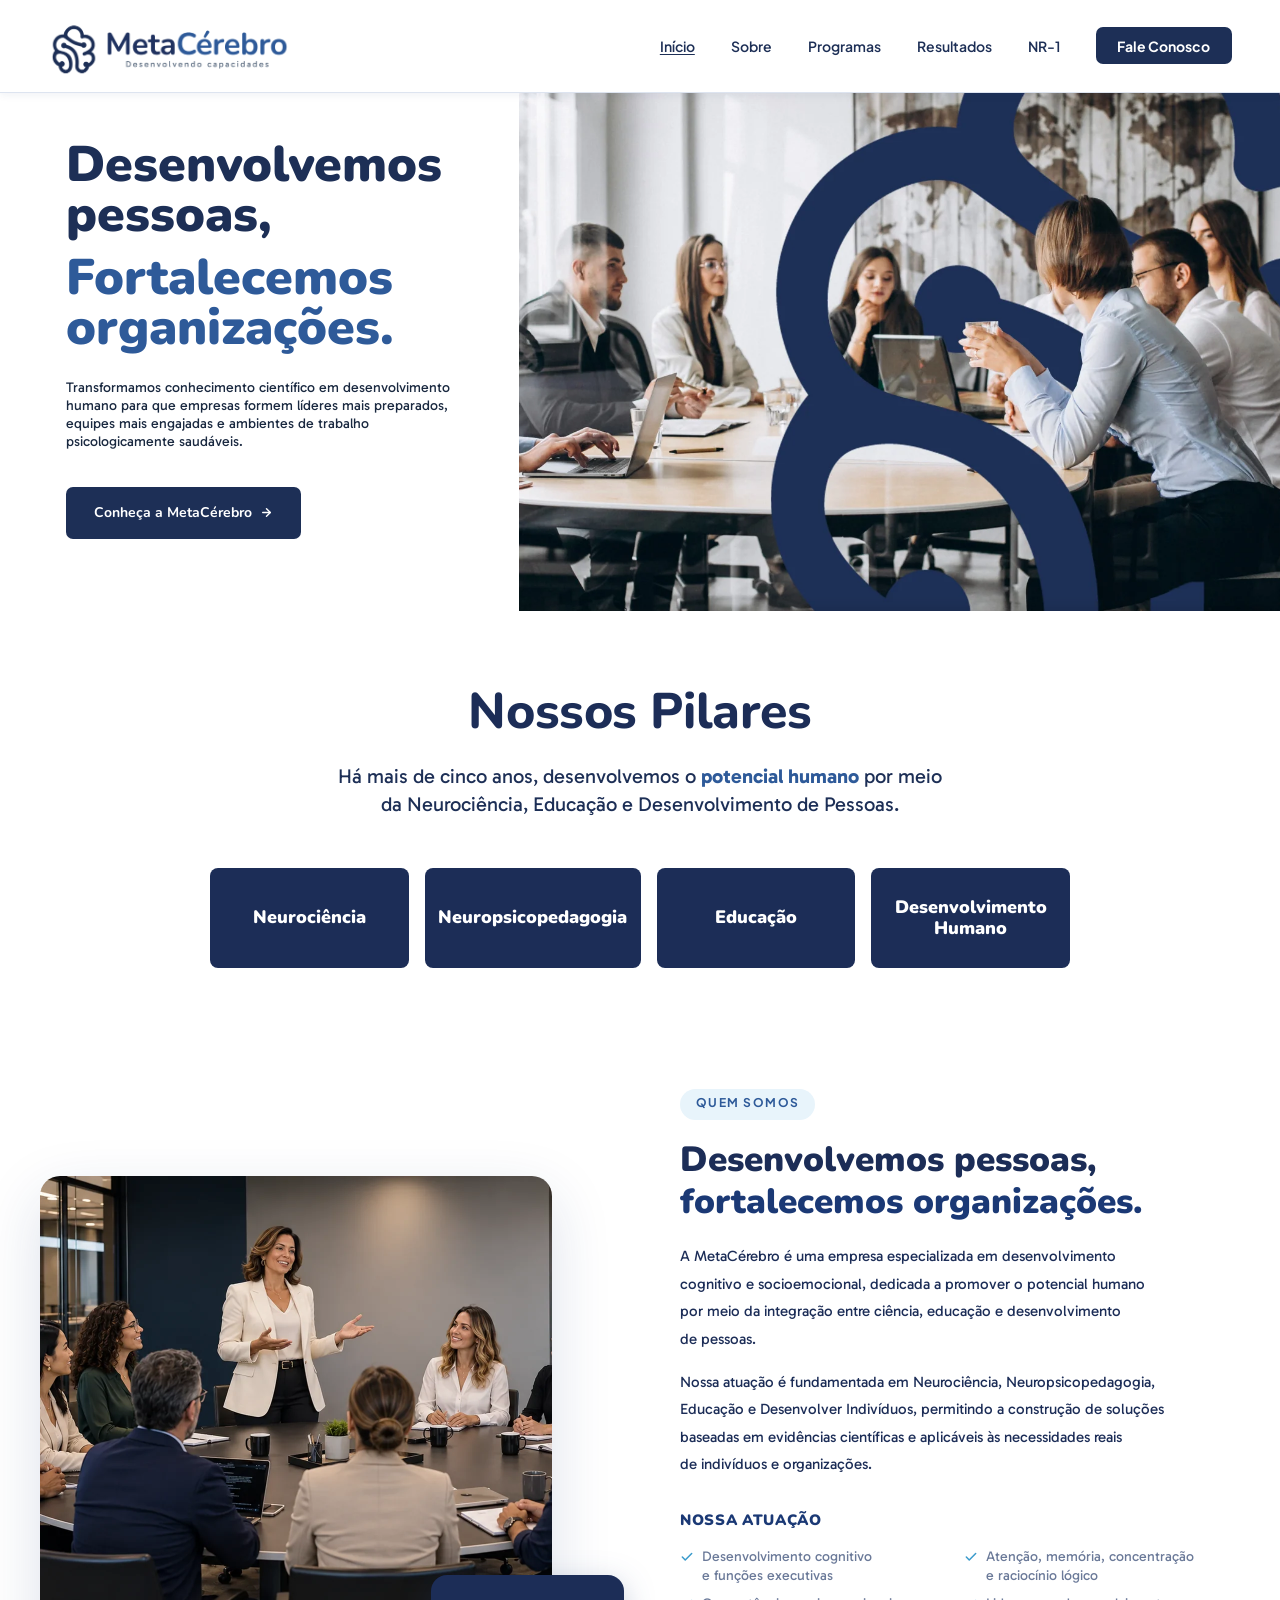
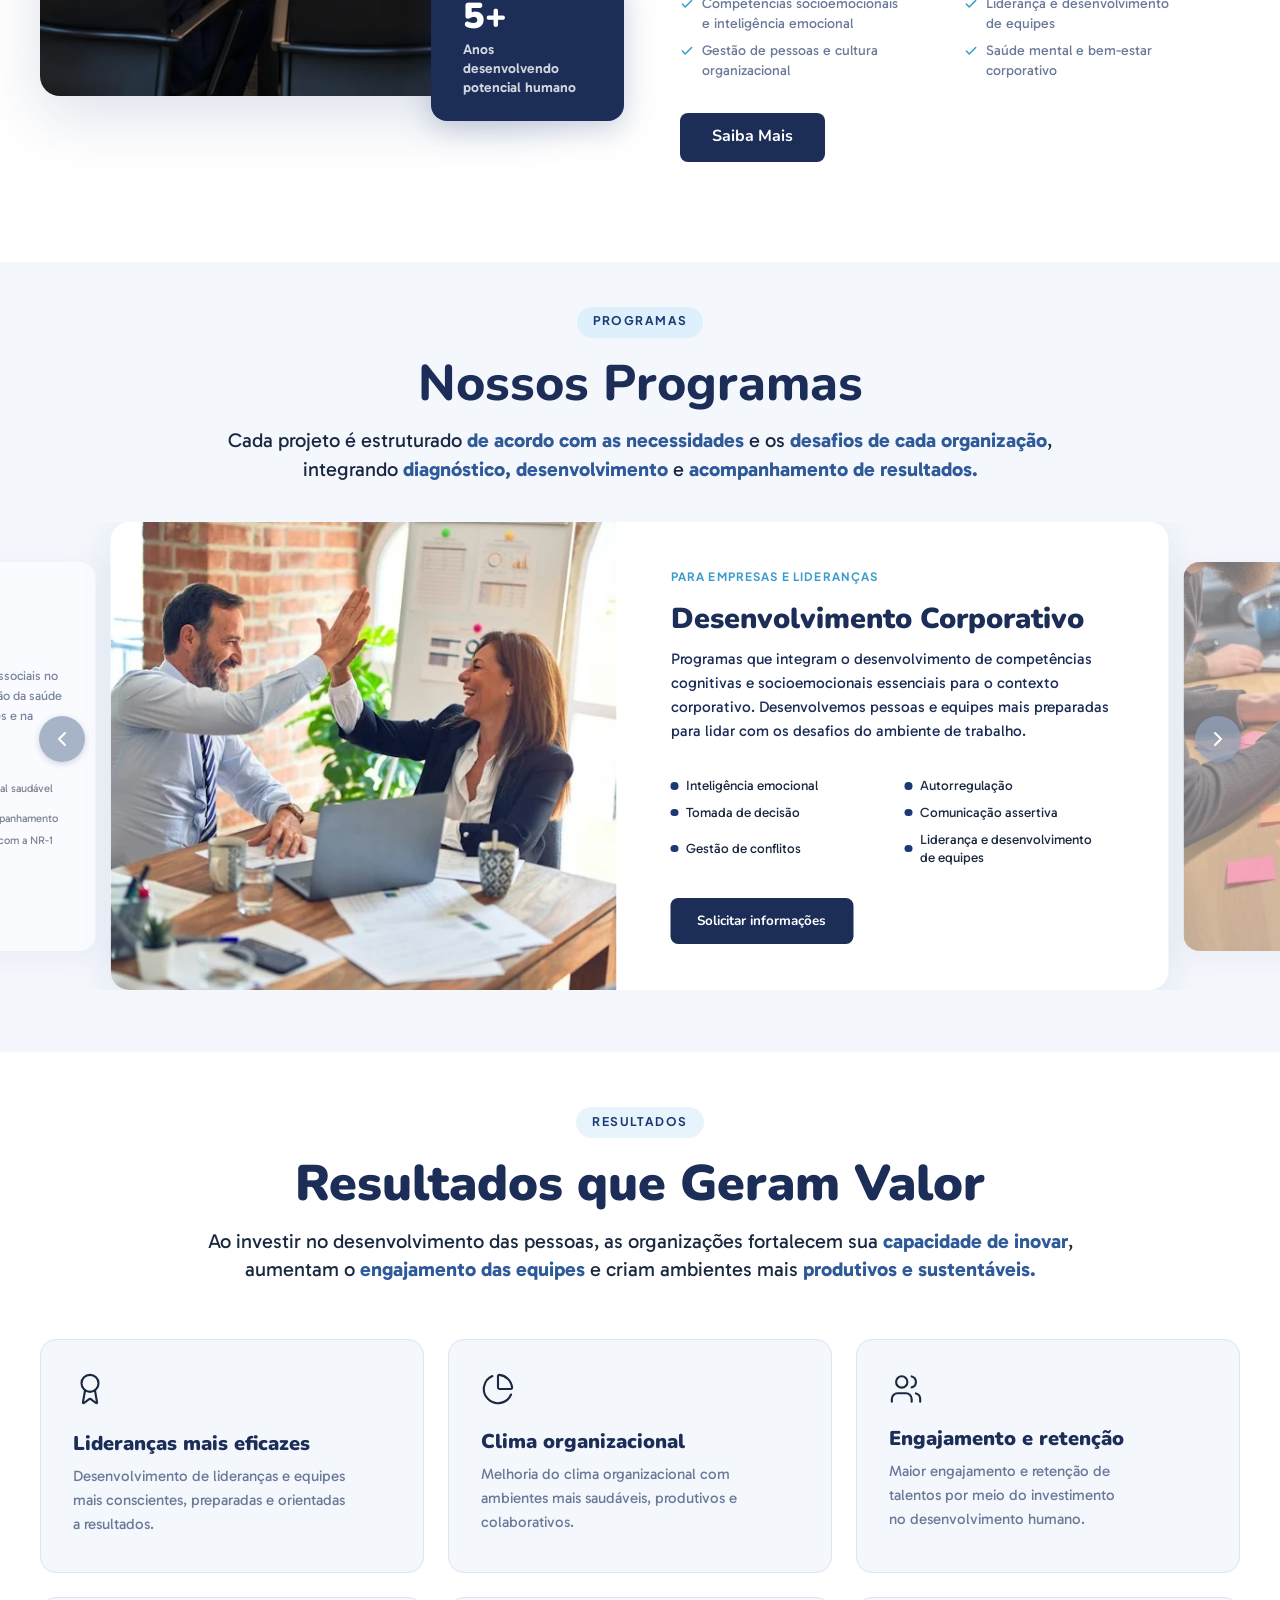
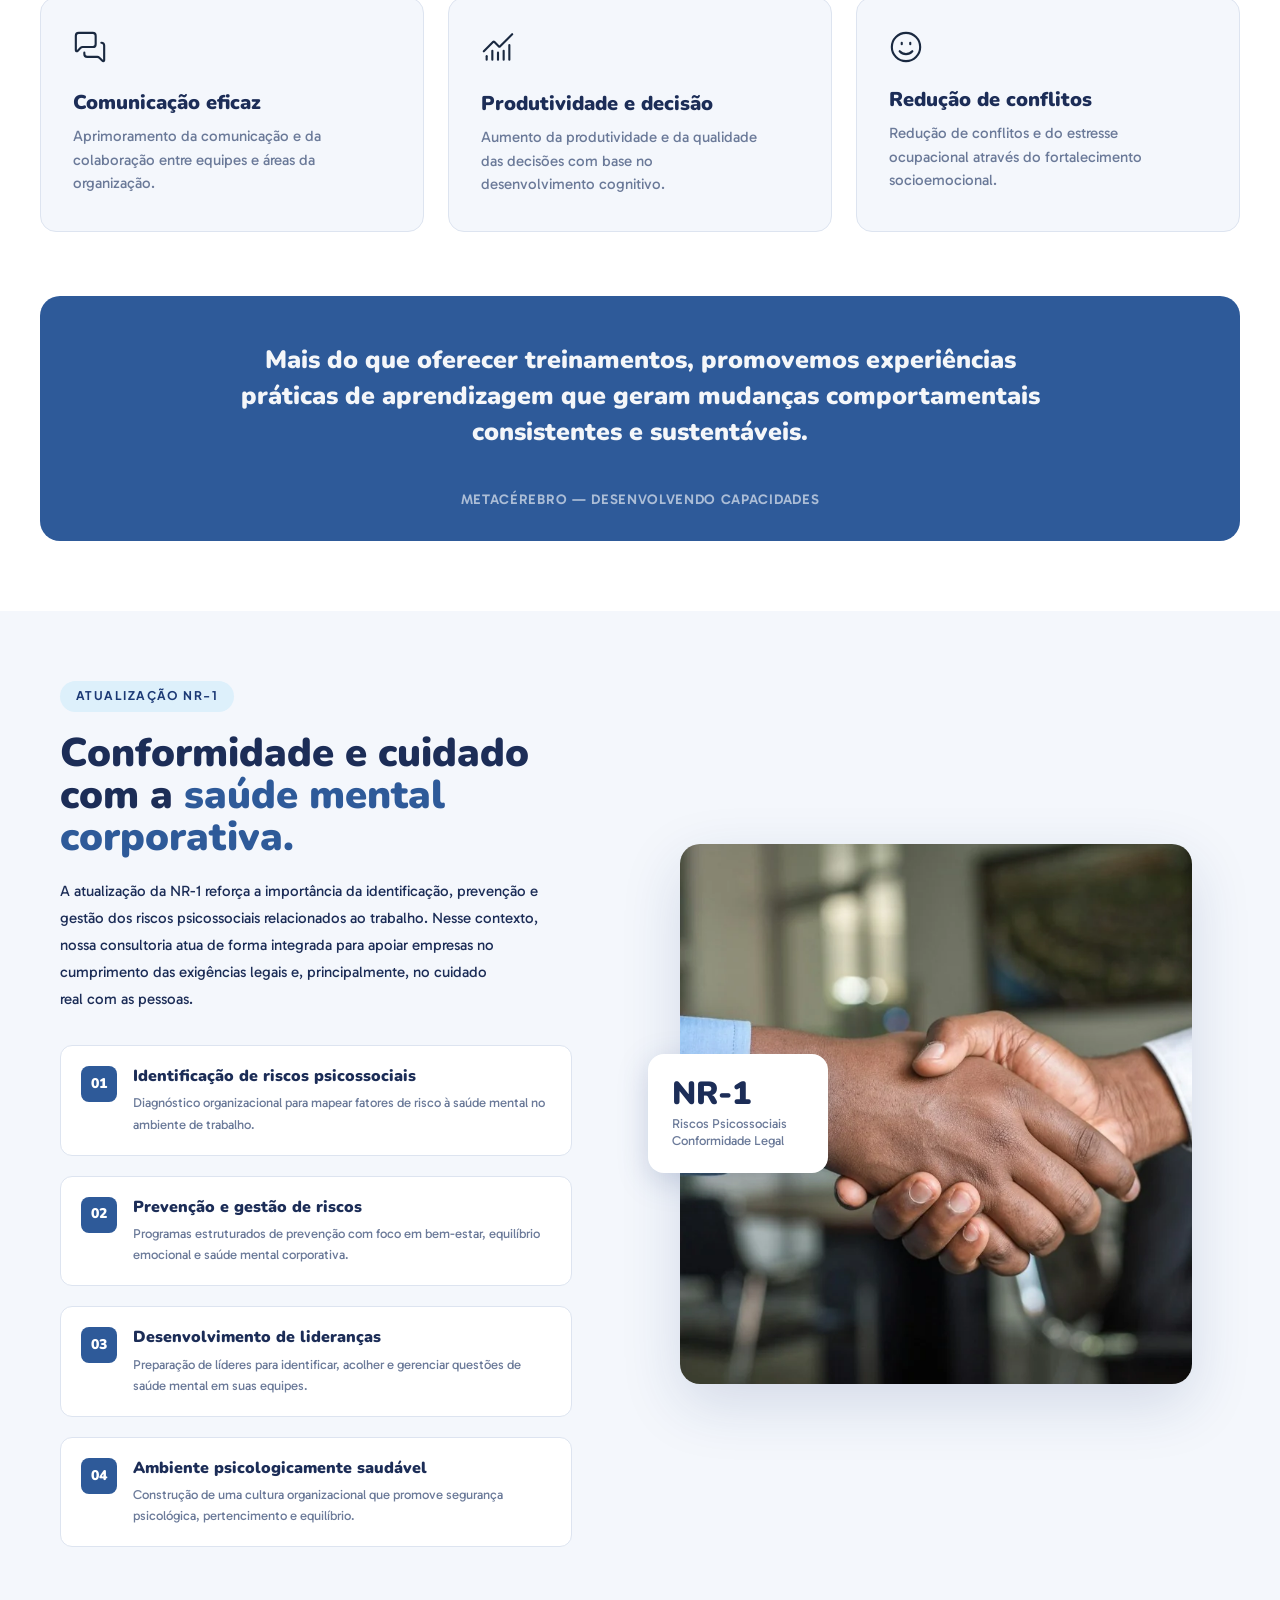
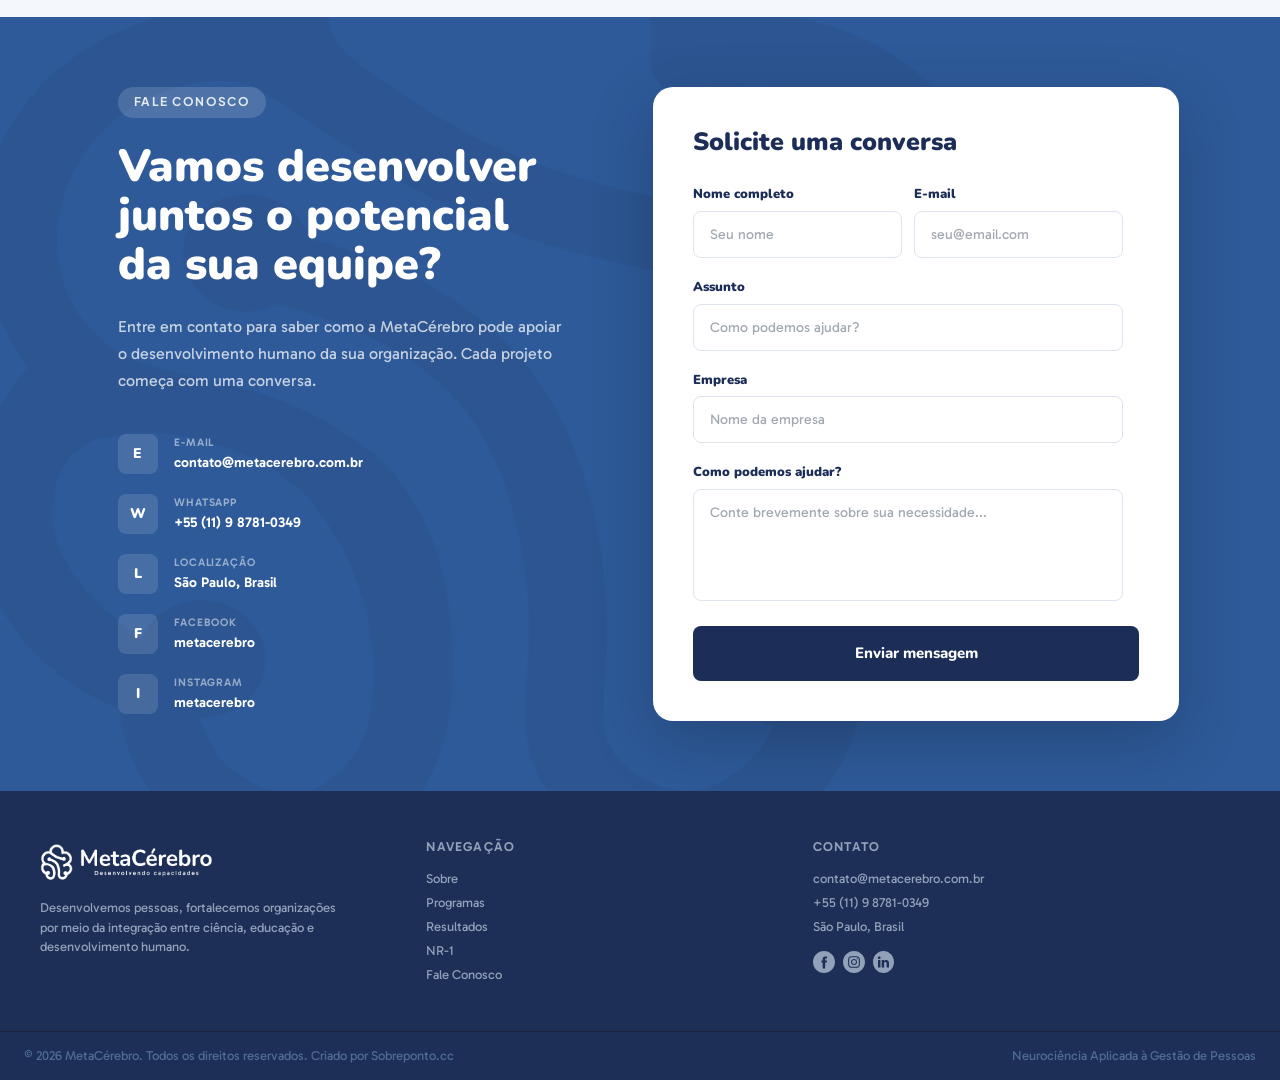
==== commit 904b1553: "Foto da seção Sobre com Fill centralizado (nova imagem) Co-Authored-By: Claude Sonnet 5.5 <noreply@a" ====
--- a/index.html
+++ b/index.html
@@ -107,7 +107,7 @@
       <div class="about__grid">
         <div class="about__media fade-in">
           <div class="about__photo">
-            <img src="assets/img/about-profissional.webp" alt="Profissional da MetaCérebro conduzindo uma atividade com uma equipe" width="1672" height="941" loading="lazy">
+            <img src="assets/img/about-profissional.webp" alt="Profissional da MetaCérebro conduzindo uma atividade com uma equipe" width="1024" height="1040" loading="lazy">
           </div>
           <div class="about__stat">
             <strong>5+</strong>
--- a/css/styles.css
+++ b/css/styles.css
@@ -138,9 +138,7 @@
 .about__grid { display: grid; grid-template-columns: 1fr 1fr; gap: 80px; max-width: 1200px; margin: 0 auto; min-height: 695px; }
 .about__media { align-self: center; position: relative; height: 520px; }
 .about__photo { position: relative; width: 100%; max-width: 512px; height: 520px; border-radius: 20px; overflow: hidden; box-shadow: 0 20px 60px rgba(27, 57, 117, .15); }
-.about__photo { background: #1d2f56 url(../assets/img/about-profissional.webp) center / cover; }
-.about__photo::before { content: ""; position: absolute; inset: 0; background: rgba(13, 35, 82, .55); backdrop-filter: blur(22px); -webkit-backdrop-filter: blur(22px); }
-.about__photo img { position: relative; width: 100%; height: 100%; max-width: none; object-fit: contain; object-position: 50% 50%; }
+.about__photo img { display: block; width: 100%; height: 100%; max-width: none; object-fit: cover; object-position: 50% 50%; }
 .about__stat {
   position: absolute; right: -24px; bottom: -24.7px; width: 193px; padding: 24px 32px; border-radius: 16px;
   background: var(--navy-2); color: #fff; filter: drop-shadow(0 8px 15px rgba(27, 57, 117, .25));
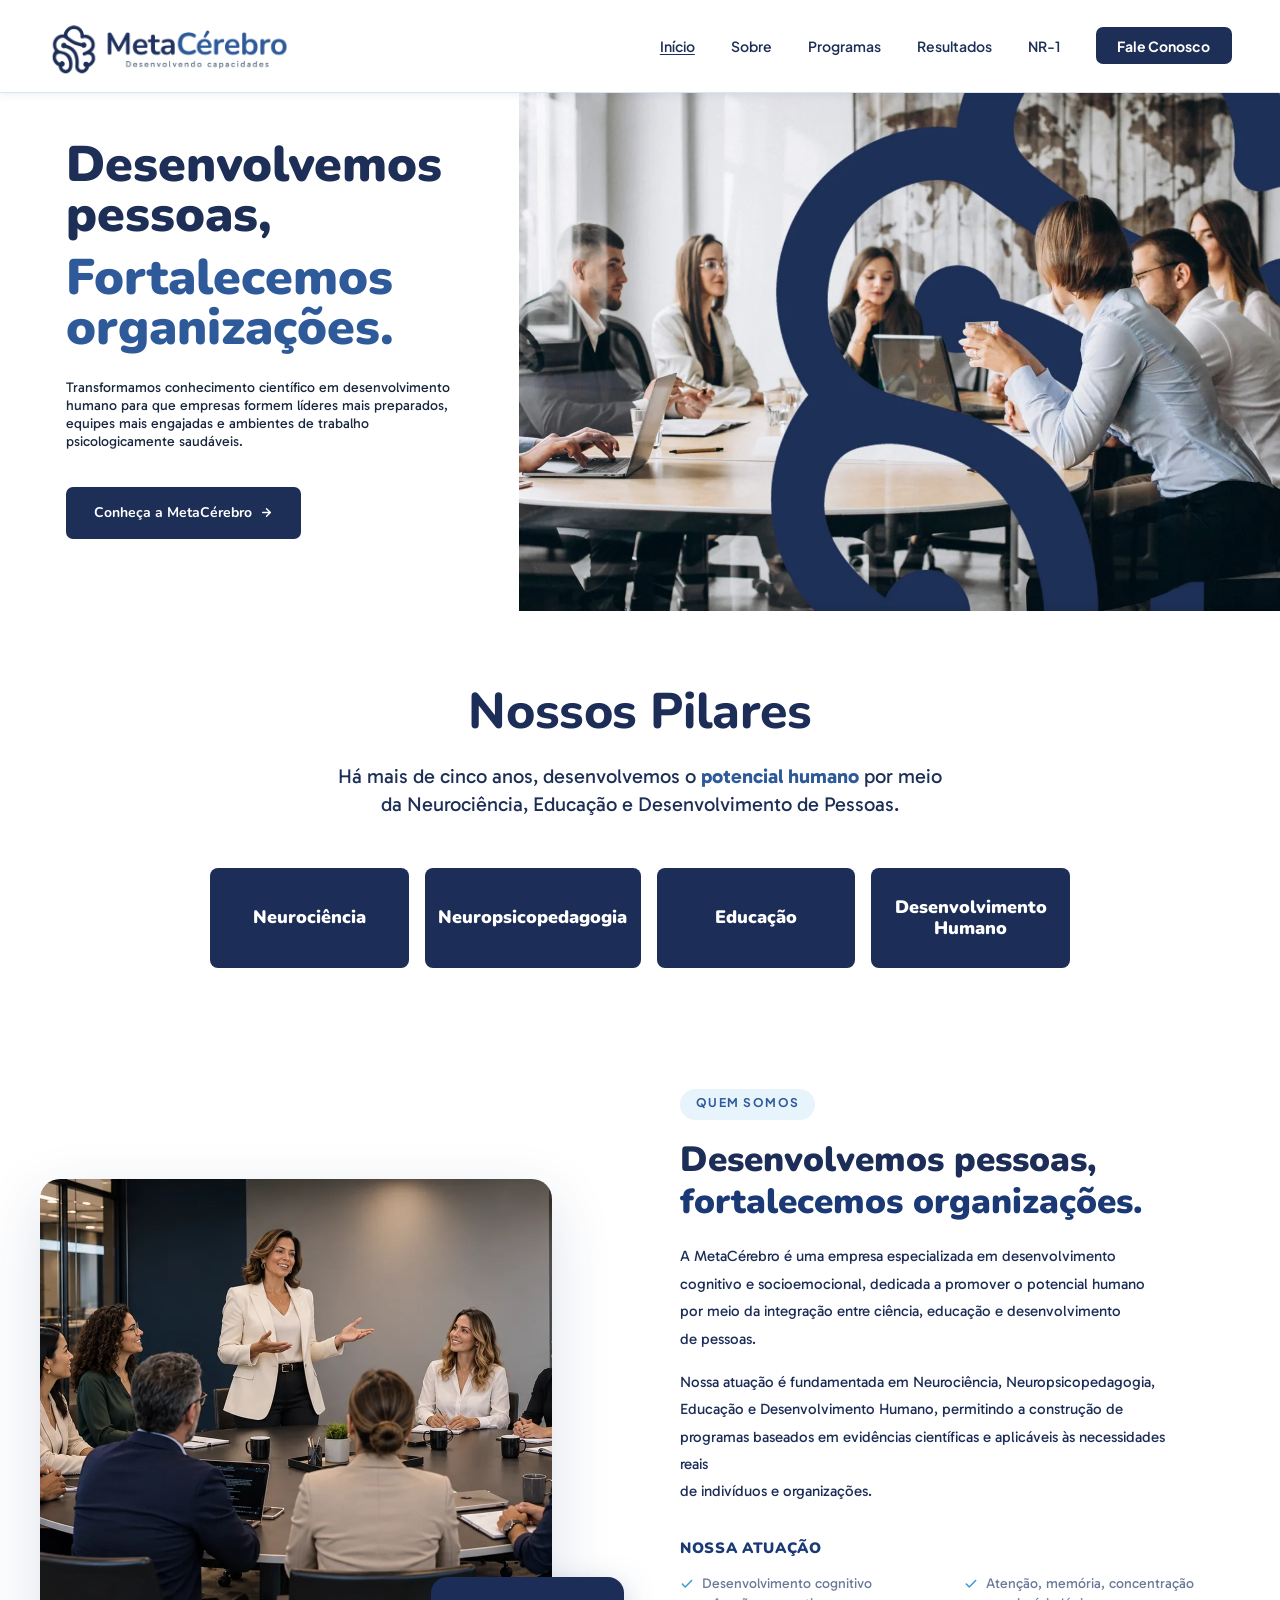
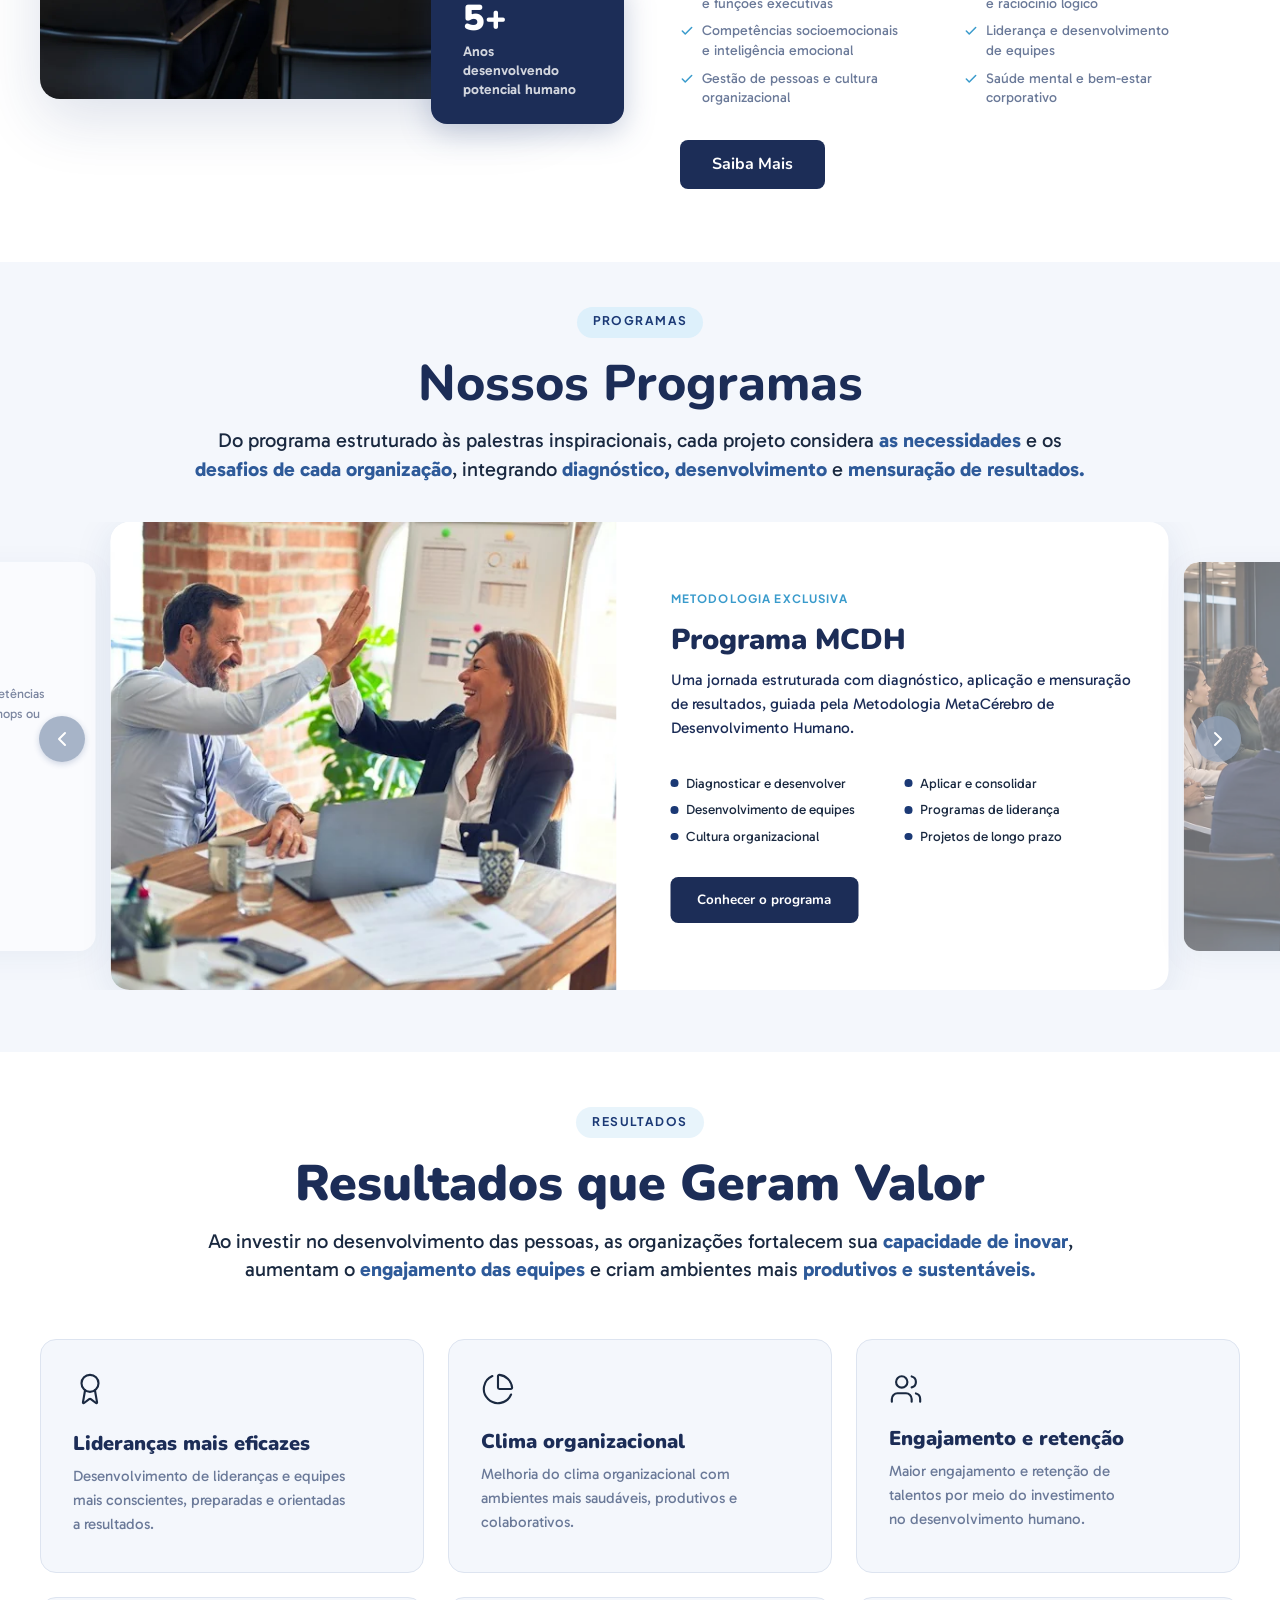
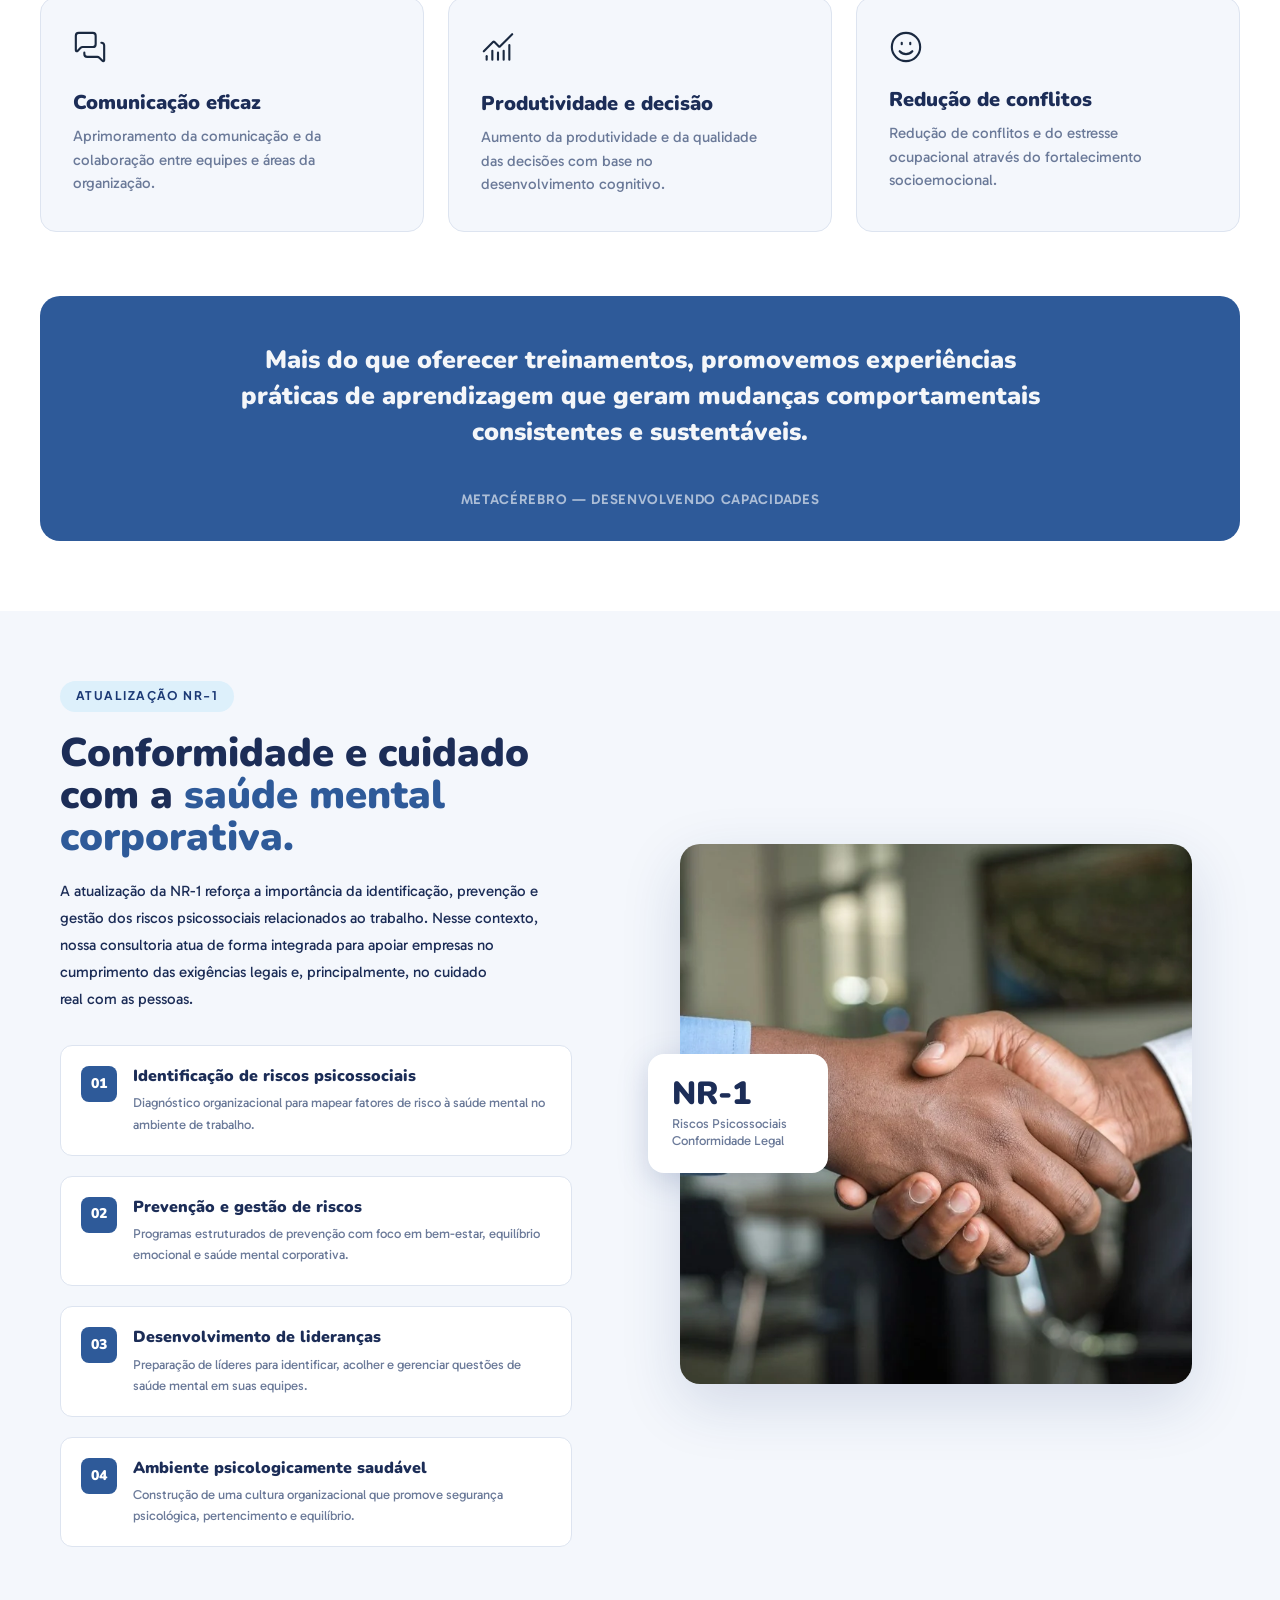
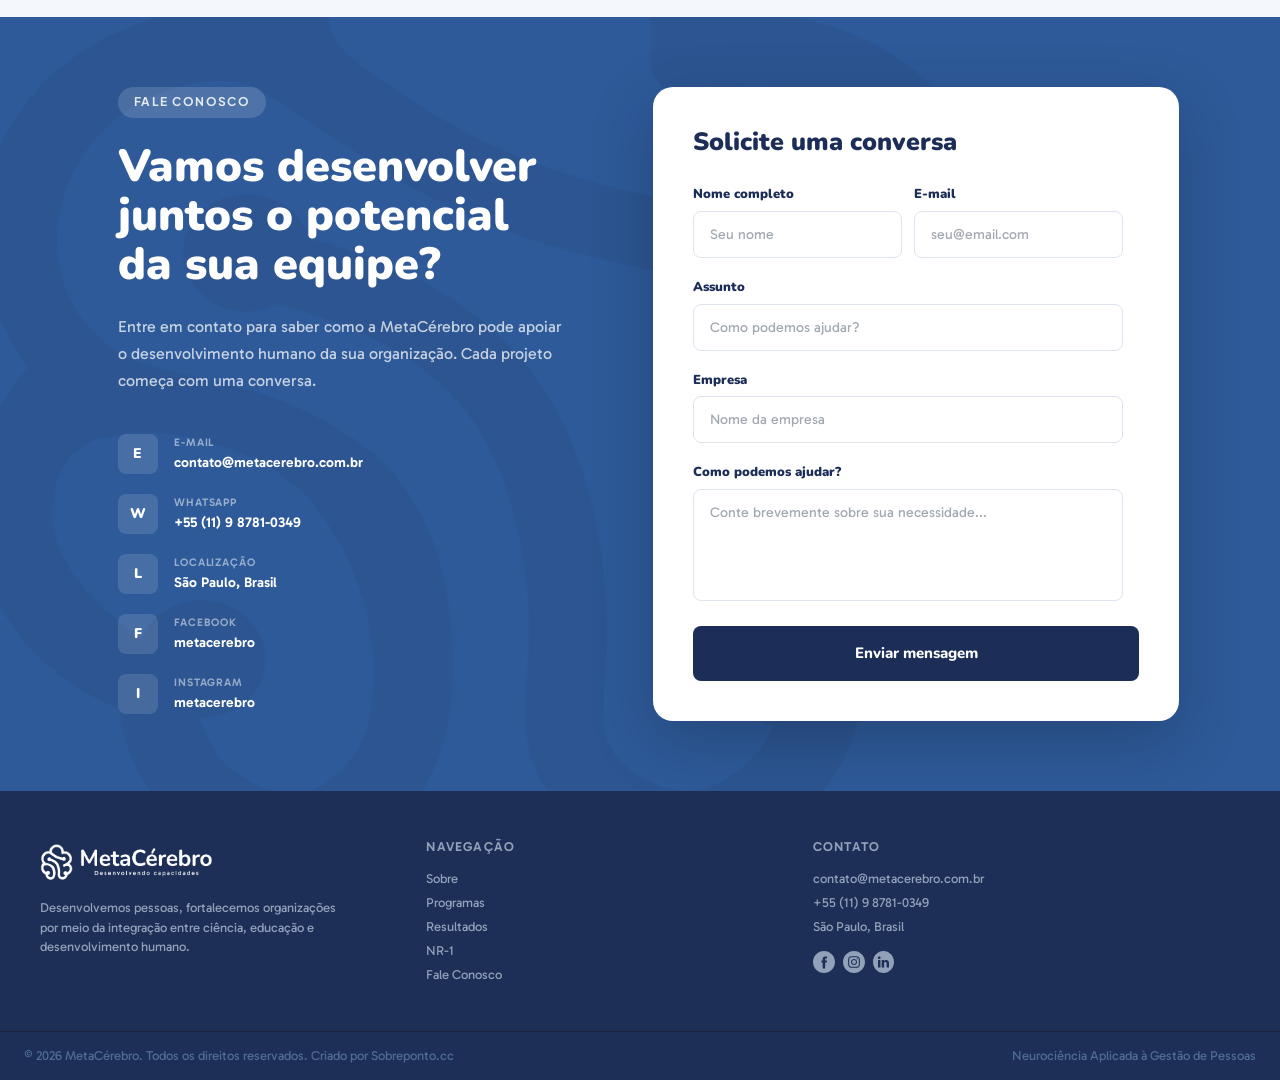
==== commit e4c4af7a: "Programas em destaque: nova página (MCDH, Essencial, Palestras), slider da home e textos adaptados C" ====
--- a/index.html
+++ b/index.html
@@ -119,7 +119,7 @@
           <span class="pill pill--about">Quem Somos</span>
           <h2 class="about__title">Desenvolvemos pessoas,<span>fortalecemos organizações.</span></h2>
           <p class="about__text">A MetaCérebro é uma empresa especializada em desenvolvimento cognitivo e socioemocional, dedicada a promover o potencial humano por meio da integração entre ciência, educação e desenvolvimento<br class="br-lg"> de pessoas.</p>
-          <p class="about__text">Nossa atuação é fundamentada em Neurociência, Neuropsicopedagogia, Educação e Desenvolver Indivíduos, permitindo a construção de soluções baseadas em evidências científicas e aplicáveis às necessidades reais<br class="br-lg"> de indivíduos e organizações.</p>
+          <p class="about__text">Nossa atuação é fundamentada em Neurociência, Neuropsicopedagogia, Educação e Desenvolvimento Humano, permitindo a construção de programas baseados em evidências científicas e aplicáveis às necessidades reais<br class="br-lg"> de indivíduos e organizações.</p>
           <h3 class="about__sub">Nossa Atuação</h3>
           <ul class="about__list">
             <li><svg class="icon" aria-hidden="true"><use href="#i-check"/></svg><span>Desenvolvimento cognitivo<br class="br-lg"> e funções executivas</span></li>
@@ -140,64 +140,64 @@
         <div class="section-head fade-in">
           <span class="pill">Programas</span>
           <h2 class="section-title">Nossos Programas</h2>
-          <p class="section-lead">Cada projeto é estruturado <strong>de acordo com as necessidades</strong> e os <strong>desafios de cada organização</strong>, integrando <strong>diagnóstico, desenvolvimento</strong> e <strong>acompanhamento de resultados.</strong></p>
+          <p class="section-lead">Do programa estruturado às palestras inspiracionais, cada projeto considera <strong>as necessidades</strong> e os <strong>desafios de cada organização</strong>, integrando <strong>diagnóstico, desenvolvimento</strong> e <strong>mensuração de resultados.</strong></p>
         </div>
 
         <div class="slider fade-in" role="region" aria-roledescription="carrossel" aria-label="Nossos programas" style="--d:100ms">
           <div class="slider__viewport">
             <div class="slider__track" id="slider-track">
 
-              <article class="slide" aria-label="NR-1 e Saúde Psicossocial">
-                <div class="slide__media slide__media--nr1"><img src="assets/img/program-nr1.webp" alt=""></div>
+              <article class="slide" aria-label="Programa Essencial">
+                <div class="slide__media slide__media--pers"><img src="assets/img/program-personalizado.webp" alt=""></div>
                 <div class="slide__body">
-                  <p class="slide__eyebrow">Para colaboradores e organizações</p>
-                  <h3 class="slide__title">NR-1 e Saúde Psicossocial</h3>
-                  <p class="slide__text">Soluções voltadas à identificação e gestão de riscos psicossociais no ambiente de trabalho. Apoiamos organizações na promoção da saúde mental, no fortalecimento do bem-estar dos colaboradores e na adequação às exigências da NR-1.</p>
+                  <p class="slide__eyebrow">Treinamentos e workshops</p>
+                  <h3 class="slide__title">Programa Essencial</h3>
+                  <p class="slide__text">Um programa objetivo e dinâmico para desenvolver competências humanas fundamentais por meio de treinamentos, workshops ou jornadas de curta duração.</p>
                   <ul class="slide__list">
-                    <li>Identificação de riscos psicossociais</li>
-                    <li>Ambiente organizacional saudável</li>
-                    <li>Prevenção e gestão de riscos</li>
-                    <li>Planos de ação e acompanhamento</li>
-                    <li>Desenvolvimento de lideranças</li>
-                    <li>Apoio à conformidade com a NR-1</li>
+                    <li>Workshops</li>
+                    <li>Treinamentos pontuais</li>
+                    <li>SIPAT</li>
+                    <li>Programas internos</li>
+                    <li>Convenções</li>
+                    <li>Integração de equipes</li>
                   </ul>
-                  <a class="btn slide__btn" href="#contato">Solicitar informações</a>
+                  <a class="btn slide__btn" href="programas.html">Conhecer o programa</a>
                 </div>
               </article>
 
-              <article class="slide" aria-label="Desenvolvimento Corporativo">
+              <article class="slide" aria-label="Programa MCDH">
                 <div class="slide__media slide__media--corp"><img src="assets/img/program-corporativo.webp" alt=""></div>
                 <div class="slide__body">
-                  <p class="slide__eyebrow">Para empresas e lideranças</p>
-                  <h3 class="slide__title">Desenvolvimento Corporativo</h3>
-                  <p class="slide__text">Programas que integram o desenvolvimento de competências cognitivas e socioemocionais essenciais para o contexto corporativo. Desenvolvemos pessoas e equipes mais preparadas para lidar com os desafios do ambiente de trabalho.</p>
+                  <p class="slide__eyebrow">Metodologia exclusiva</p>
+                  <h3 class="slide__title">Programa MCDH</h3>
+                  <p class="slide__text">Uma jornada estruturada com diagnóstico, aplicação e mensuração de resultados, guiada pela Metodologia MetaCérebro de Desenvolvimento Humano.</p>
                   <ul class="slide__list">
-                    <li>Inteligência emocional</li>
-                    <li>Autorregulação</li>
-                    <li>Tomada de decisão</li>
-                    <li>Comunicação assertiva</li>
-                    <li>Gestão de conflitos</li>
-                    <li>Liderança e desenvolvimento<br class="br-lg"> de equipes</li>
+                    <li>Diagnosticar e desenvolver</li>
+                    <li>Aplicar e consolidar</li>
+                    <li>Desenvolvimento de equipes</li>
+                    <li>Programas de liderança</li>
+                    <li>Cultura organizacional</li>
+                    <li>Projetos de longo prazo</li>
                   </ul>
-                  <a class="btn slide__btn" href="#contato">Solicitar informações</a>
+                  <a class="btn slide__btn" href="programas.html">Conhecer o programa</a>
                 </div>
               </article>
 
-              <article class="slide" aria-label="Programas Personalizados">
-                <div class="slide__media slide__media--pers"><img src="assets/img/program-personalizado.webp" alt=""></div>
+              <article class="slide" aria-label="Palestras Inspiracionais">
+                <div class="slide__media slide__media--corp"><img src="assets/img/about-profissional.webp" alt=""></div>
                 <div class="slide__body">
-                  <p class="slide__eyebrow">Soluções sob demanda</p>
-                  <h3 class="slide__title">Programas Personalizados</h3>
-                  <p class="slide__text">Desenvolvemos soluções sob medida, considerando os desafios, as necessidades e os objetivos de cada organização. Integramos conhecimento científico e metodologias adaptadas para promover o desenvolvimento humano e resultados sustentáveis.</p>
+                  <p class="slide__eyebrow">Sensibilização e conscientização</p>
+                  <h3 class="slide__title">Palestras Inspiracionais</h3>
+                  <p class="slide__text">Encontros sobre temas de desenvolvimento humano, nas vertentes cognitiva, socioemocional e integral, para sensibilizar e inspirar equipes.</p>
                   <ul class="slide__list">
-                    <li>Diagnóstico de necessidades</li>
-                    <li>Acompanhamento de resultados</li>
-                    <li>Soluções personalizadas</li>
-                    <li>Formações e programas contínuos</li>
-                    <li>Metodologias baseadas em evidências</li>
-                    <li>Integração com a cultura organizacional</li>
+                    <li>Desenvolvimento Humano Cognitivo</li>
+                    <li>Desenvolvimento Humano Socioemocional</li>
+                    <li>Desenvolvimento Humano Integral</li>
+                    <li>Neuroplasticidade</li>
+                    <li>Inteligência emocional</li>
+                    <li>Saúde mental e bem-estar</li>
                   </ul>
-                  <a class="btn slide__btn" href="#contato">Solicitar informações</a>
+                  <a class="btn slide__btn" href="programas.html">Conhecer o programa</a>
                 </div>
               </article>
 
--- a/css/styles.css
+++ b/css/styles.css
@@ -814,3 +814,108 @@
 .contact--page .contact__bg img { width: 140.02%; height: 154.26%; left: -33.08%; top: -30.58%; }
 @media (max-width: 1100px) { .contact--page { padding-top: 120px; } }
 @media (max-width: 720px) { .contact--page { padding-top: 104px; } }
+
+/* ==========================================================================
+   PÁGINA PROGRAMAS (MCDH, Essencial, Palestras)
+   ========================================================================== */
+.pg-tag { display: inline-flex; align-items: center; height: 31px; padding: 0 16px 2px; border-radius: 20px; background: rgba(255, 255, 255, .15); color: #fff; font: 700 12px/18px var(--f-ui); letter-spacing: 1.44px; text-transform: uppercase; }
+.pg-tag--soft { background: var(--pill-2); color: var(--blue); }
+.pg-label { padding: 28px 0 12px; font: 700 12px/16px var(--f-ui); letter-spacing: 1.2px; text-transform: uppercase; color: var(--blue); }
+.pg-label--light { color: #cad5e2; }
+.pg-btn { margin-top: 36px; display: inline-flex; align-items: center; justify-content: center; height: 44px; padding: 0 26px; border-radius: 6px; background: var(--navy); color: #fff; font: 800 14px/20px var(--f-title); transition: transform .2s ease, background .2s ease, box-shadow .2s ease; }
+.pg-btn:hover { transform: translateY(-2px); background: var(--blue-dark); box-shadow: 0 8px 20px rgba(27, 57, 117, .25); }
+.pg-btn--light { background: #fff; color: #0d2352; }
+.pg-btn--light:hover { background: #fff; box-shadow: 0 8px 20px rgba(0, 0, 0, .25); }
+.pg-chips { display: flex; flex-wrap: wrap; gap: 10px; }
+.pg-chip { padding: 9px 14px; border-radius: 8px; background: #eef2f8; color: var(--navy); font: 600 13px/16px var(--f-body); }
+.pg-chips--dark .pg-chip { background: rgba(255, 255, 255, .1); color: #fff; }
+
+/* MCDH — destaque principal */
+.pg-feature { position: relative; isolation: isolate; overflow: hidden; background: var(--navy); color: #fff; padding: 88px 24px; }
+.pg-feature__grid { max-width: 1119px; margin: 0 auto; display: grid; grid-template-columns: minmax(0, 1fr) minmax(0, 1fr); column-gap: 56px; align-items: start; }
+.pg-feature__text, .pg-feature__steps { min-width: 0; }
+.pg-feature__title { padding-top: 20px; font: 900 34px/40px var(--f-title); color: #fff; text-wrap: balance; }
+.pg-feature__p { padding-top: 16px; font: 400 16px/24px var(--f-body); color: #cad5e2; }
+.pg-feature__p strong { color: #fff; font-weight: 700; }
+.pg-feature__steps .pg-label { padding-top: 0; }
+.pg-steps { display: grid; grid-template-columns: repeat(2, minmax(0, 1fr)); gap: 16px; }
+.pg-step { padding: 24px; border-radius: 12px; background: rgba(255, 255, 255, .08); border: 1px solid rgba(255, 255, 255, .14); }
+.pg-step__n { font: 900 32px/36px var(--f-title); color: #fff; opacity: .35; }
+.pg-step__t { padding-top: 8px; font: 800 20px/26px var(--f-title); color: #fff; }
+.pg-step__d { padding-top: 8px; font: 400 14px/21px var(--f-body); color: #cad5e2; }
+
+/* Essencial */
+.pg-essential { background: #fff; padding: 88px 24px; }
+.pg-essential__grid { max-width: 1119px; margin: 0 auto; display: grid; grid-template-columns: minmax(0, 480px) minmax(0, 1fr); column-gap: 56px; align-items: stretch; }
+.pg-essential__media { min-height: 420px; border-radius: 12px; overflow: hidden; background: #e2e8f0; }
+.pg-essential__media img { width: 100%; height: 100%; object-fit: cover; }
+.pg-essential__text { min-width: 0; }
+.pg-essential__title { padding-top: 20px; font: 900 30px/36px var(--f-title); color: #203260; text-wrap: balance; }
+.pg-essential__sub { padding-top: 8px; font: 700 16px/24px var(--f-body); color: var(--blue); }
+.pg-essential__p { padding-top: 12px; font: 400 16px/24px var(--f-body); color: var(--ab-text, #45556c); }
+.pg-minis { display: grid; grid-template-columns: repeat(2, minmax(0, 1fr)); gap: 12px; }
+.pg-mini { padding: 18px 20px; border-radius: 12px; background: #eef2f8; }
+.pg-mini__n { font: 900 22px/24px var(--f-title); color: #0d2352; opacity: .3; }
+.pg-mini__t { padding-top: 4px; font: 800 17px/24px var(--f-title); color: #0d2352; }
+.pg-mini__d { padding-top: 4px; font: 400 13px/19.5px var(--f-body); color: #62748e; }
+
+/* Palestras */
+.pg-talks { background: #eef2f8; padding: 88px 24px; }
+.pg-talks__head { display: flex; flex-direction: column; align-items: center; text-align: center; }
+.pg-talks__head .sl-pill { width: 111px; background: var(--pill-2); }
+.pg-talks__title { padding-top: 16px; font: 900 40px/44px var(--f-title); color: var(--navy); }
+.pg-talks__lead { padding-top: 12px; max-width: 640px; font: 400 18px/27px var(--f-body); color: var(--ab-text, #45556c); }
+.pg-talks__grid { max-width: 1119px; margin: 48px auto 0; display: grid; grid-template-columns: repeat(3, minmax(0, 1fr)); gap: 24px; align-items: stretch; }
+.pg-talk { display: flex; flex-direction: column; padding: 32px; border-radius: 16px; background: #fff; box-shadow: 0 10px 30px rgba(27, 57, 117, .08); }
+.pg-talk__n { font: 900 32px/36px var(--f-title); color: var(--navy); opacity: .25; }
+.pg-talk__tag { align-self: flex-start; margin-top: 8px; padding: 4px 12px; border-radius: 20px; background: rgba(255, 255, 255, .16); color: #fff; font: 700 11px/16px var(--f-ui); letter-spacing: 1.1px; text-transform: uppercase; }
+.pg-talk__t { padding-top: 8px; font: 900 22px/28px var(--f-title); color: var(--navy); }
+.pg-talk__sub { padding-top: 10px; font: 700 15px/22px var(--f-body); color: var(--blue); }
+.pg-talk__p { padding-top: 12px; font: 400 14px/22px var(--f-body); color: #62748e; }
+.pg-talk__l { padding: 24px 0 10px; font: 700 12px/16px var(--f-ui); letter-spacing: 1.2px; text-transform: uppercase; color: var(--navy); }
+.pg-talk__ul { display: flex; flex-direction: column; gap: 8px; }
+.pg-talk__ul li { position: relative; padding-left: 18px; font: 400 14px/20px var(--f-body); color: var(--ab-text, #45556c); }
+.pg-talk__ul li::before { content: ""; position: absolute; left: 0; top: 7px; width: 6px; height: 6px; border-radius: 50%; background: var(--blue); }
+.pg-talk--feat { background: var(--navy); box-shadow: 0 20px 40px rgba(27, 57, 117, .3); }
+.pg-talk--feat .pg-talk__n { color: #fff; opacity: .35; }
+.pg-talk--feat .pg-talk__t { color: #fff; }
+.pg-talk--feat .pg-talk__sub { color: #9cc3f0; }
+.pg-talk--feat .pg-talk__p { color: #cad5e2; }
+.pg-talk--feat .pg-talk__l { color: #fff; }
+.pg-talk--feat .pg-talk__ul li { color: #e2e8f0; }
+.pg-talk--feat .pg-talk__ul li::before { background: #9cc3f0; }
+.pg-talks__cta { display: flex; justify-content: center; }
+
+/* NR-1 (chamada) */
+.pg-nr { background: #fff; padding: 72px 24px; }
+.pg-nr__card { max-width: 1119px; margin: 0 auto; display: flex; align-items: center; justify-content: space-between; gap: 40px; padding: 40px 48px; border-radius: 16px; background: #eef2f8; }
+.pg-nr__text { min-width: 0; max-width: 640px; }
+.pg-nr__eyebrow { font: 600 12px/16px "DM Sans", var(--f-body); letter-spacing: 1.2px; text-transform: uppercase; color: var(--blue); font-variation-settings: "opsz" 14; }
+.pg-nr__title { padding-top: 8px; font: 900 28px/34px var(--f-title); color: #203260; }
+.pg-nr__p { padding-top: 10px; font: 400 16px/24px var(--f-body); color: var(--ab-text, #45556c); }
+.pg-nr .pg-btn { margin-top: 0; flex: none; }
+
+@media (max-width: 1100px) {
+  .pg-feature, .pg-essential, .pg-talks { padding: 64px 32px; }
+  .pg-feature__grid { grid-template-columns: minmax(0, 1fr); row-gap: 40px; }
+  .pg-essential__grid { grid-template-columns: minmax(0, 1fr) minmax(0, 1fr); column-gap: 40px; }
+  .pg-talks__grid { grid-template-columns: minmax(0, 1fr); max-width: 640px; }
+  .pg-nr { padding: 56px 32px; }
+}
+@media (max-width: 860px) {
+  .pg-essential__grid { grid-template-columns: minmax(0, 1fr); row-gap: 32px; }
+  .pg-essential__media { min-height: 0; aspect-ratio: 16 / 10; max-width: 560px; }
+  .pg-nr__card { flex-direction: column; align-items: flex-start; padding: 32px; }
+}
+@media (max-width: 720px) {
+  .pg-feature, .pg-essential, .pg-talks { padding: 48px 20px; }
+  .pg-feature__title { font-size: 28px; line-height: 34px; }
+  .pg-essential__title { font-size: 26px; line-height: 32px; }
+  .pg-talks__title { font-size: 32px; line-height: 38px; }
+  .pg-nr { padding: 40px 20px; }
+}
+@media (max-width: 560px) {
+  .pg-steps, .pg-minis { grid-template-columns: minmax(0, 1fr); }
+  .pg-talk { padding: 24px; }
+  .pg-nr__title { font-size: 24px; line-height: 30px; }
+}
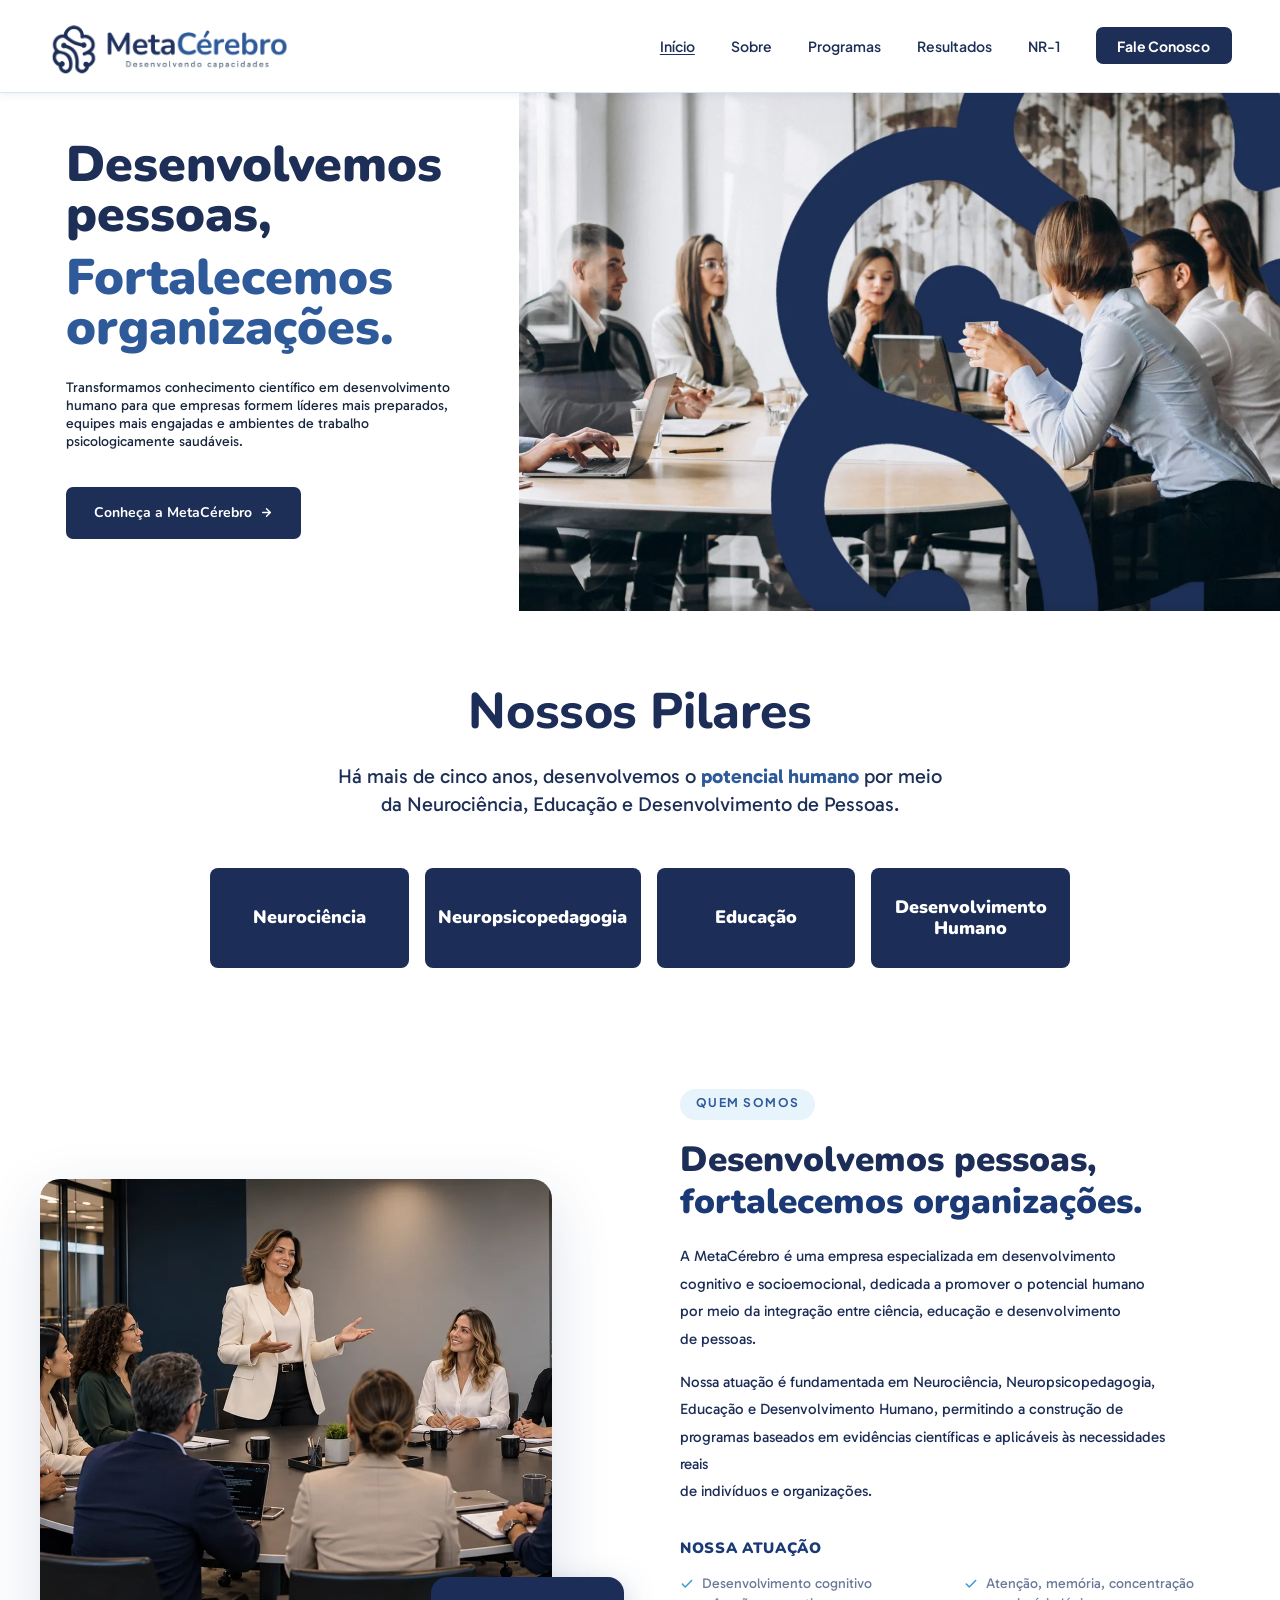
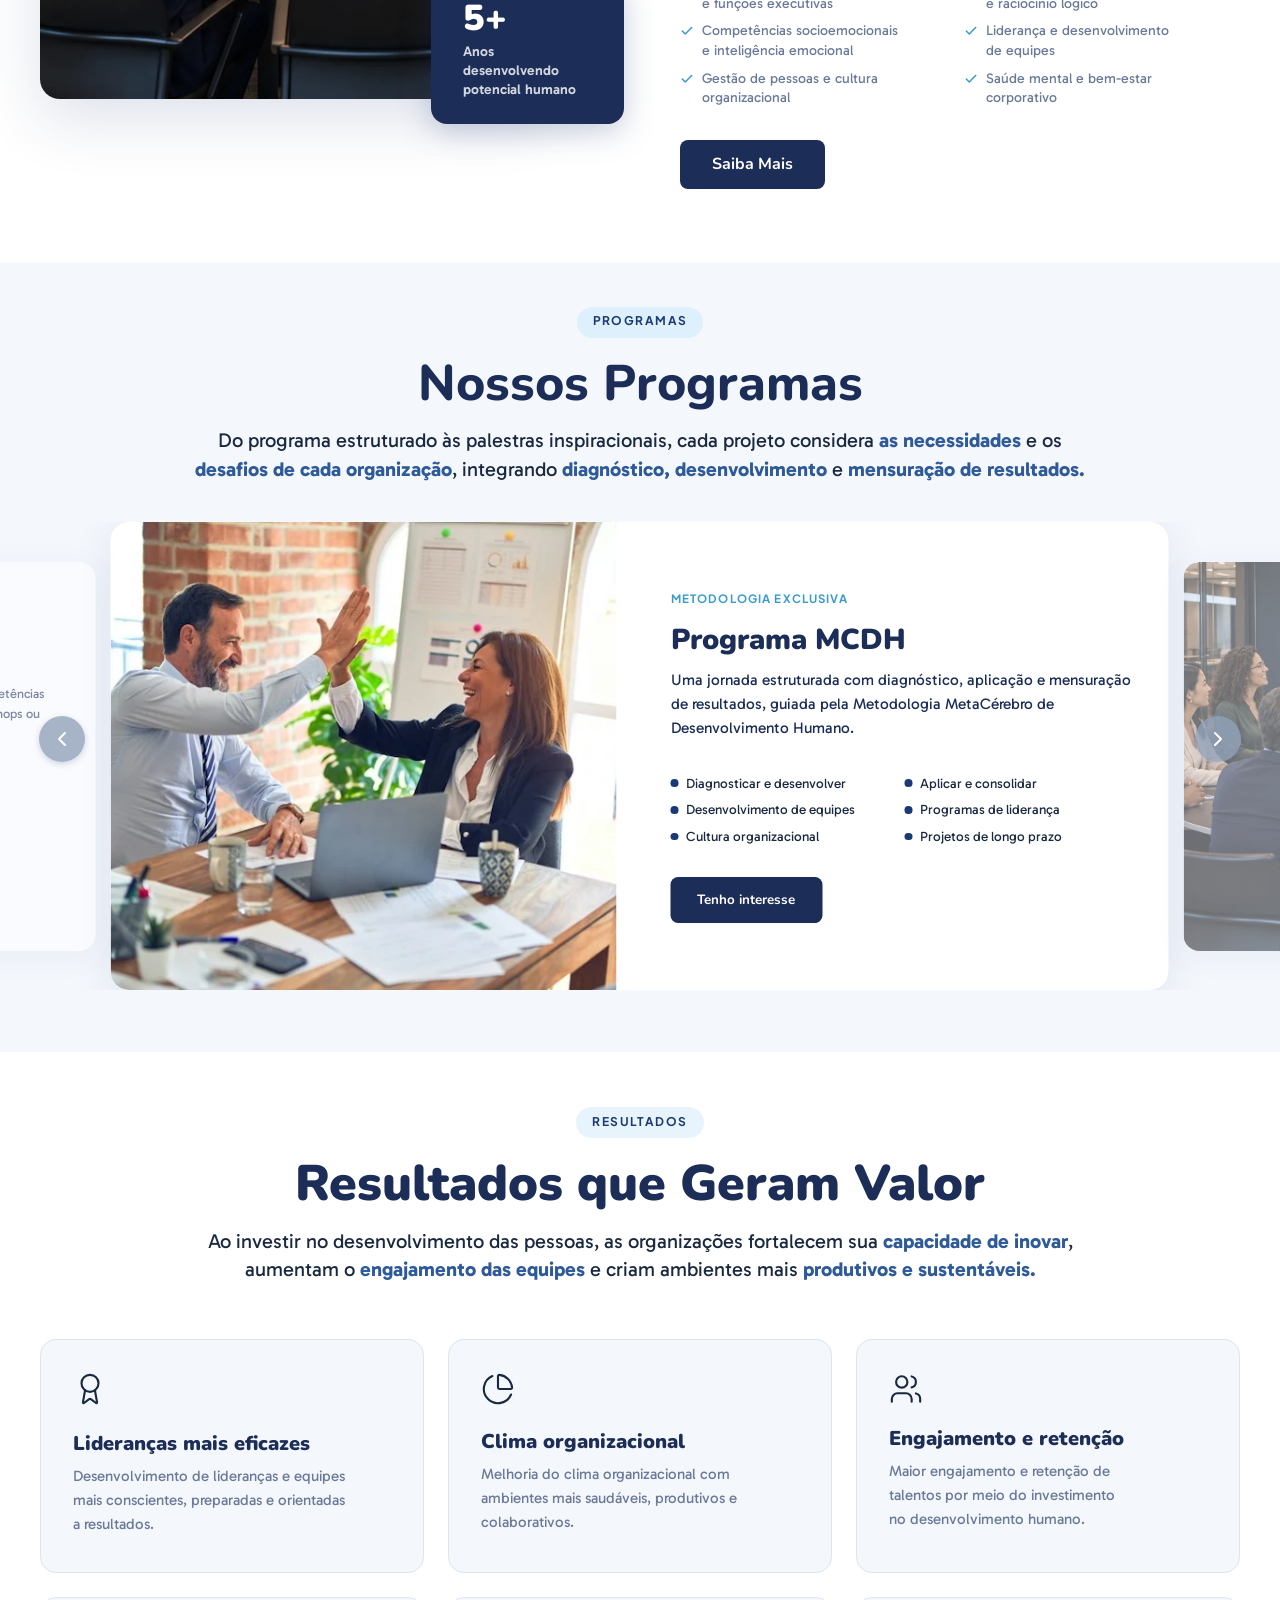
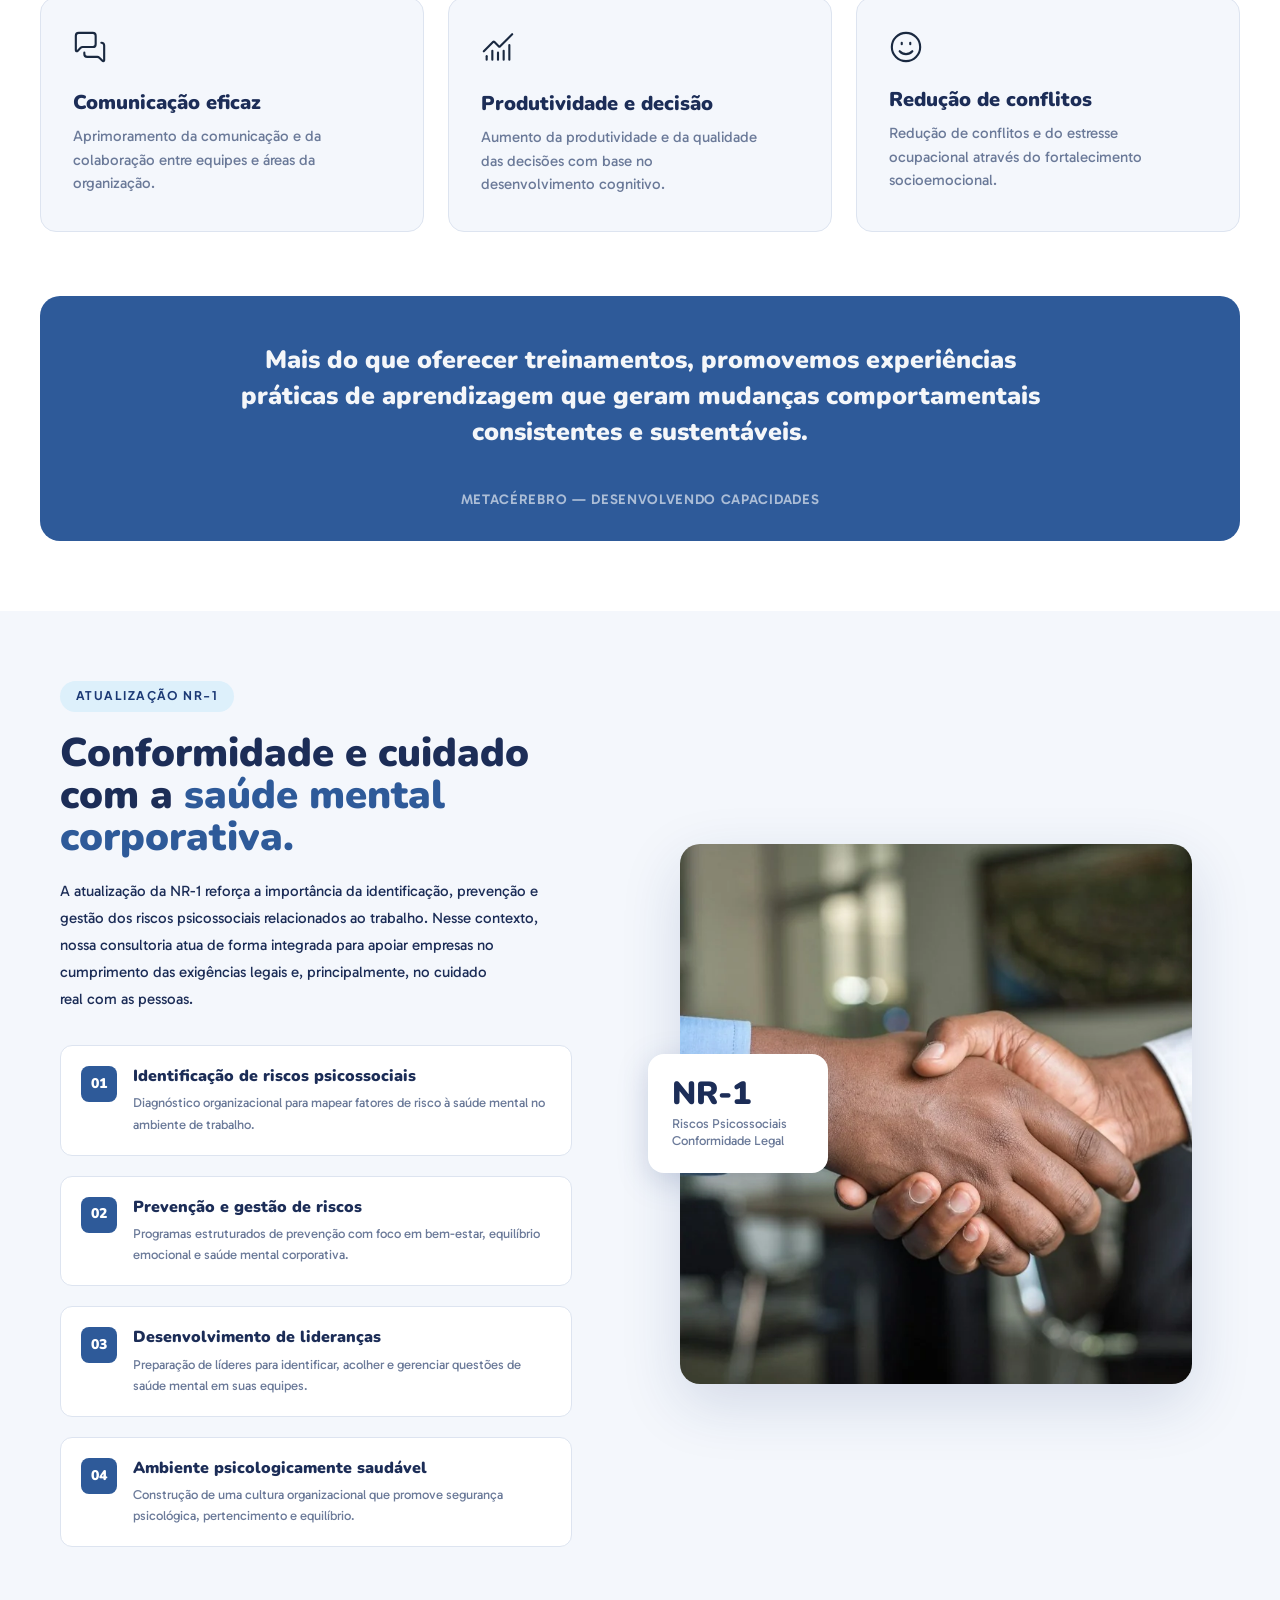
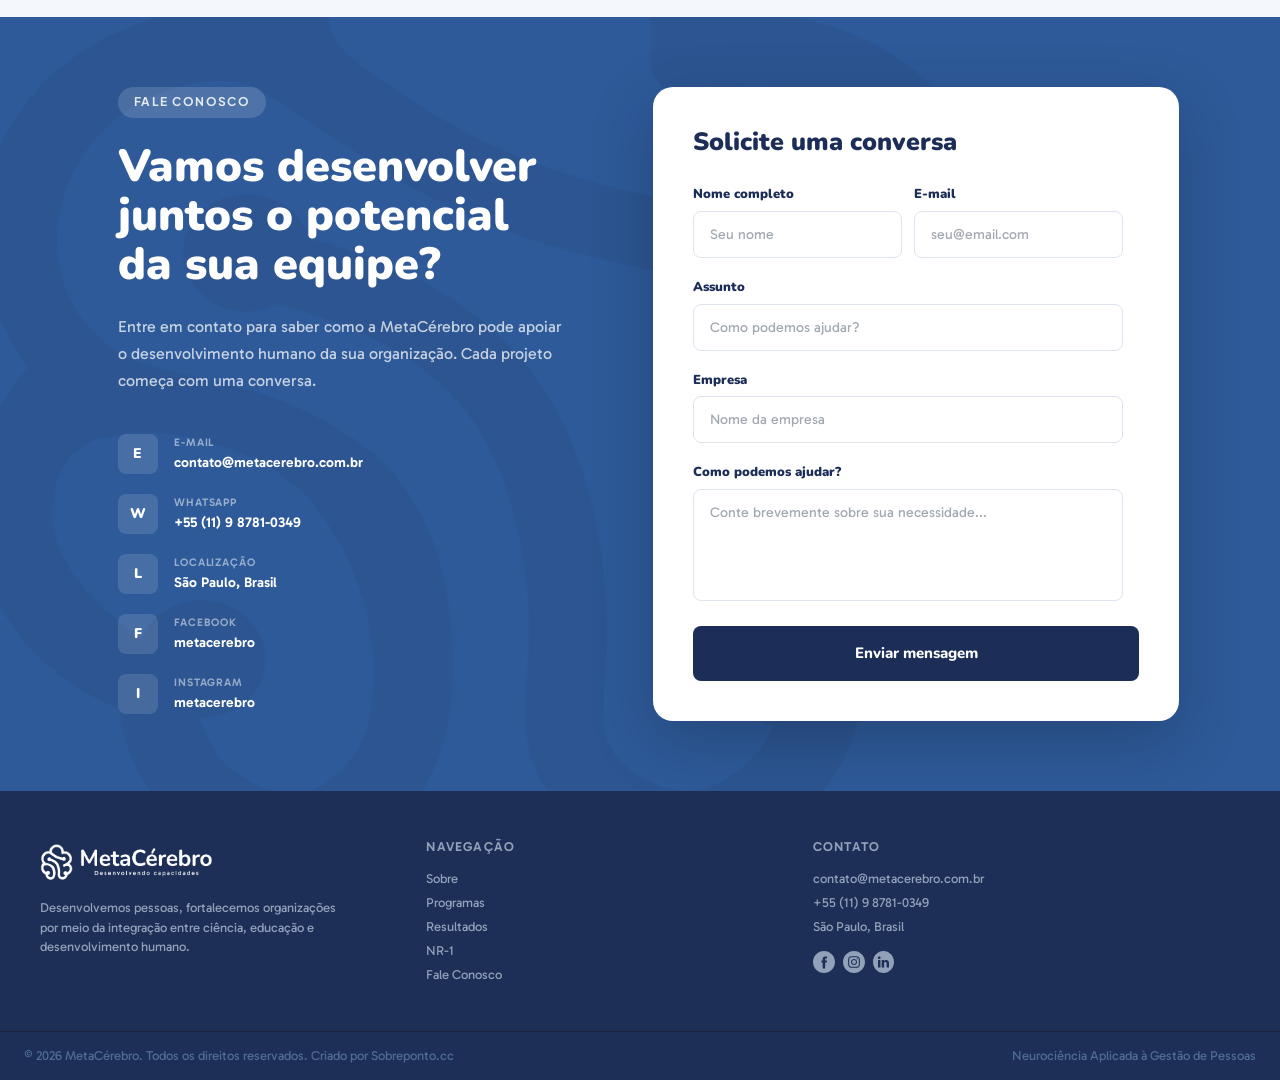
==== commit 452799f2: "Botões 'Tenho interesse' em cada programa, com formulário pré-preenchido Co-Authored-By: Claude Sonn" ====
--- a/index.html
+++ b/index.html
@@ -161,7 +161,7 @@
                     <li>Convenções</li>
                     <li>Integração de equipes</li>
                   </ul>
-                  <a class="btn slide__btn" href="programas.html">Conhecer o programa</a>
+                  <a class="btn slide__btn" href="contato.html#programa-essencial">Tenho interesse</a>
                 </div>
               </article>
 
@@ -179,7 +179,7 @@
                     <li>Cultura organizacional</li>
                     <li>Projetos de longo prazo</li>
                   </ul>
-                  <a class="btn slide__btn" href="programas.html">Conhecer o programa</a>
+                  <a class="btn slide__btn" href="contato.html#programa-mcdh">Tenho interesse</a>
                 </div>
               </article>
 
@@ -197,7 +197,7 @@
                     <li>Inteligência emocional</li>
                     <li>Saúde mental e bem-estar</li>
                   </ul>
-                  <a class="btn slide__btn" href="programas.html">Conhecer o programa</a>
+                  <a class="btn slide__btn" href="contato.html#palestras">Tenho interesse</a>
                 </div>
               </article>
 
--- a/css/styles.css
+++ b/css/styles.css
@@ -919,3 +919,12 @@
   .pg-talk { padding: 24px; }
   .pg-nr__title { font-size: 24px; line-height: 30px; }
 }
+
+/* Fundo do Programa MCDH: preenche sem distorcer, qualquer que seja a altura da seção */
+.pg-feature .sl-comp__bg img { left: 0; top: 0; width: 100%; height: 100%; object-fit: cover; object-position: 50% 50%; }
+
+/* Botão "Tenho interesse" nos cartões de palestra */
+.pg-talk__btn { margin-top: auto; align-self: flex-start; }
+.pg-talk__ul { margin-bottom: 28px; }
+.pg-talk--feat .pg-talk__btn { background: #fff; color: #0d2352; }
+.pg-talk--feat .pg-talk__btn:hover { background: #fff; box-shadow: 0 8px 20px rgba(0, 0, 0, .25); }
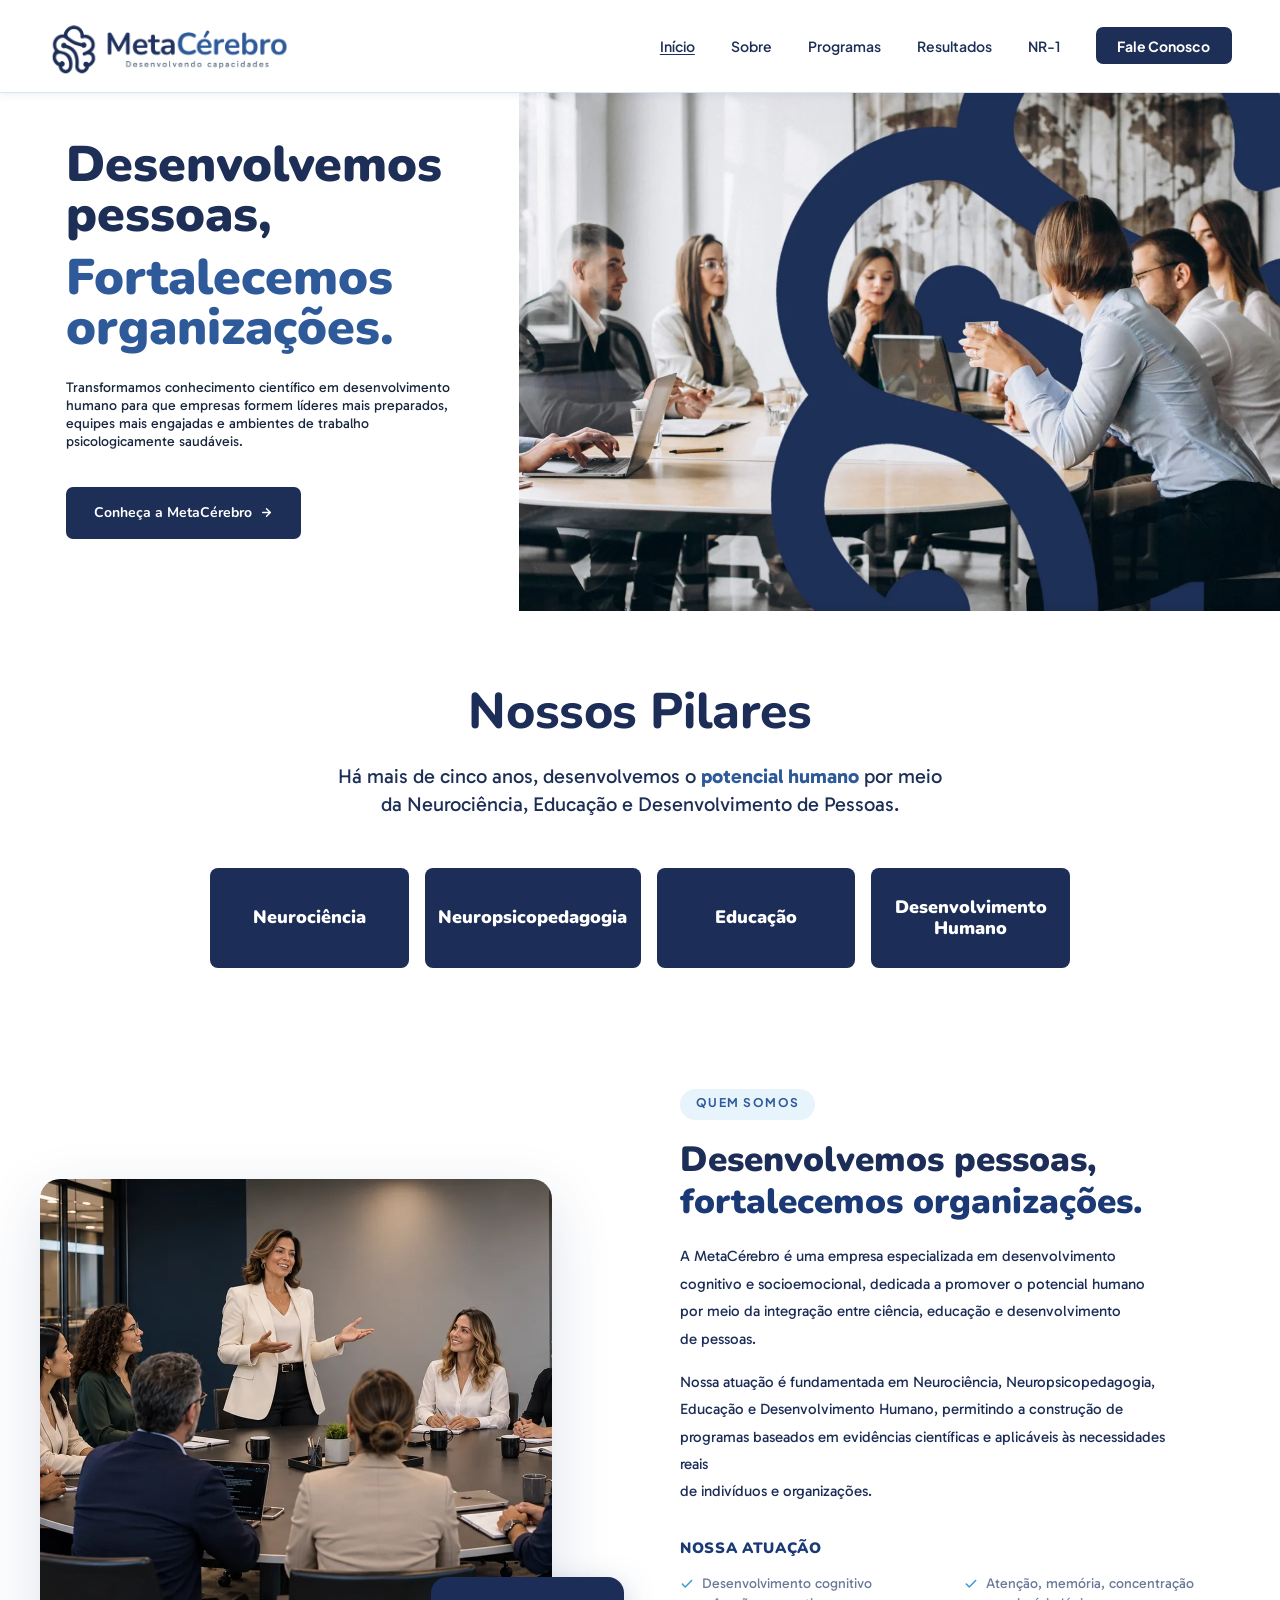
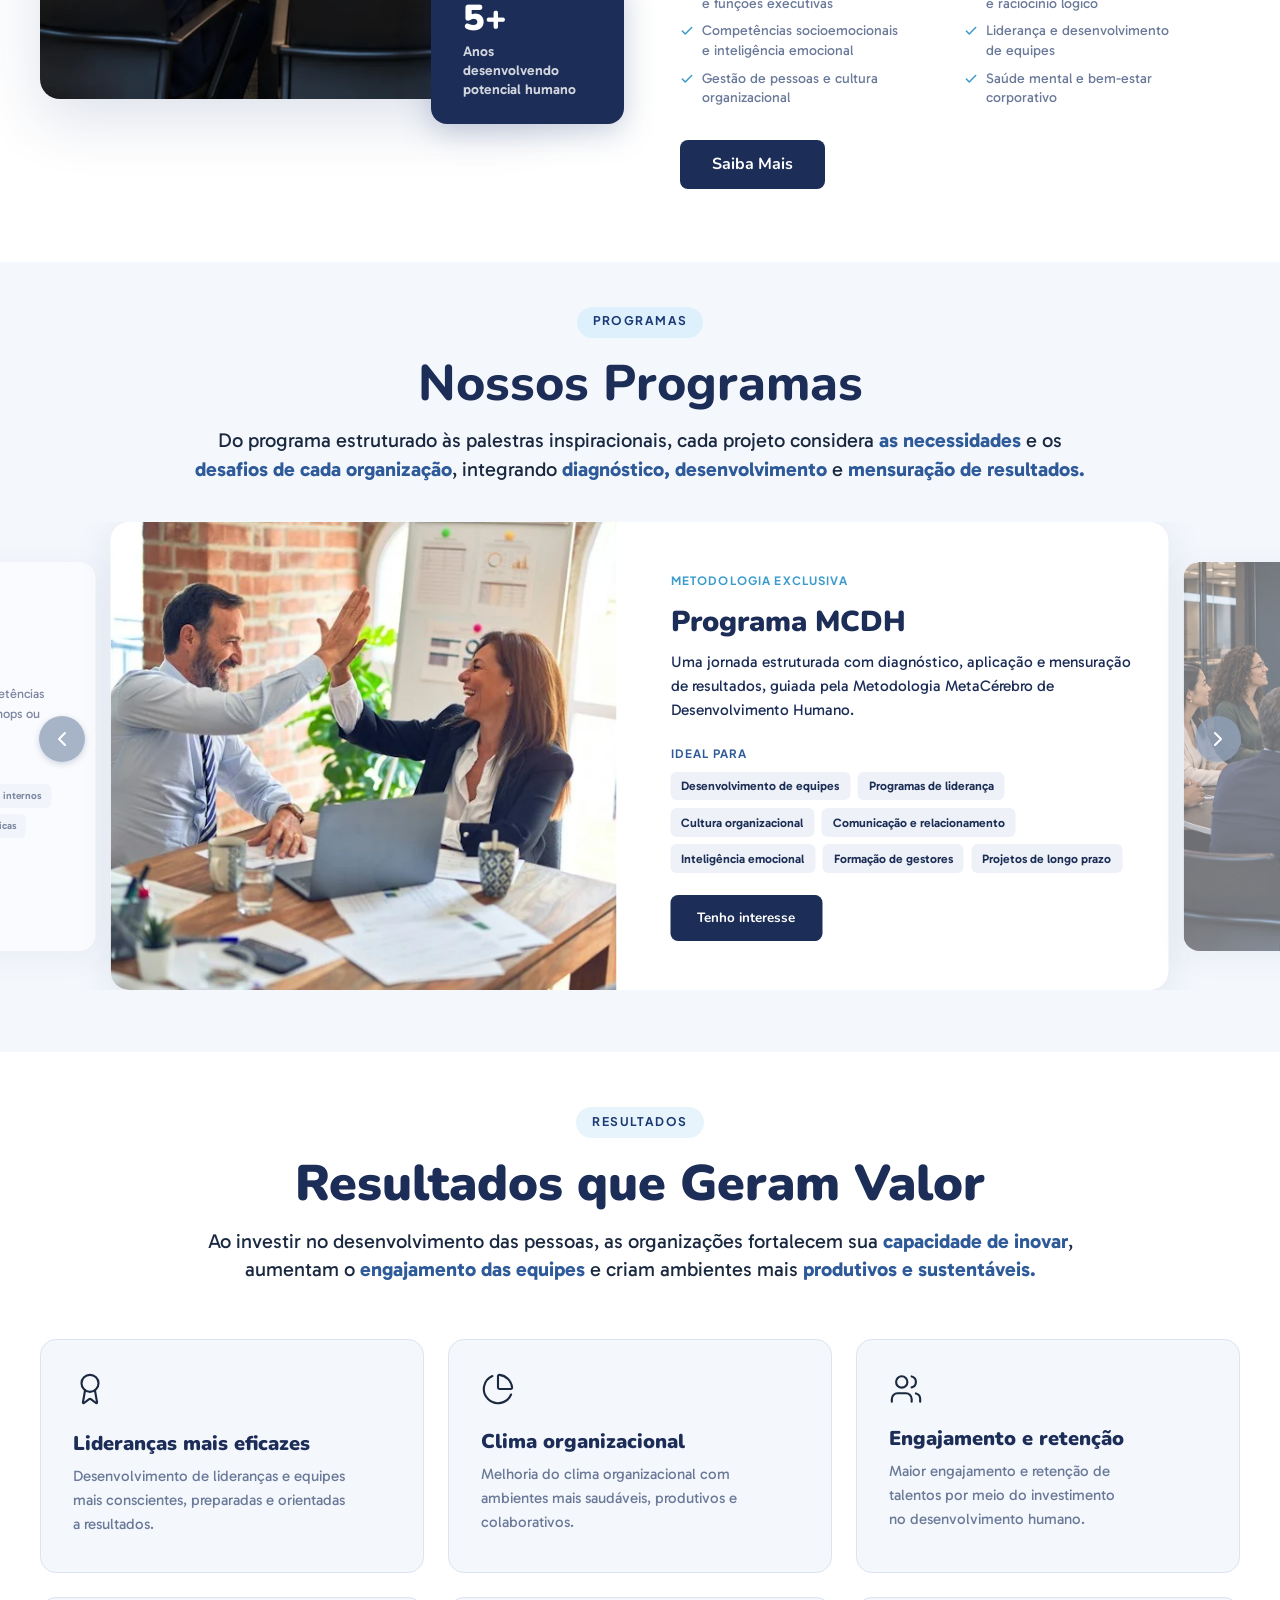
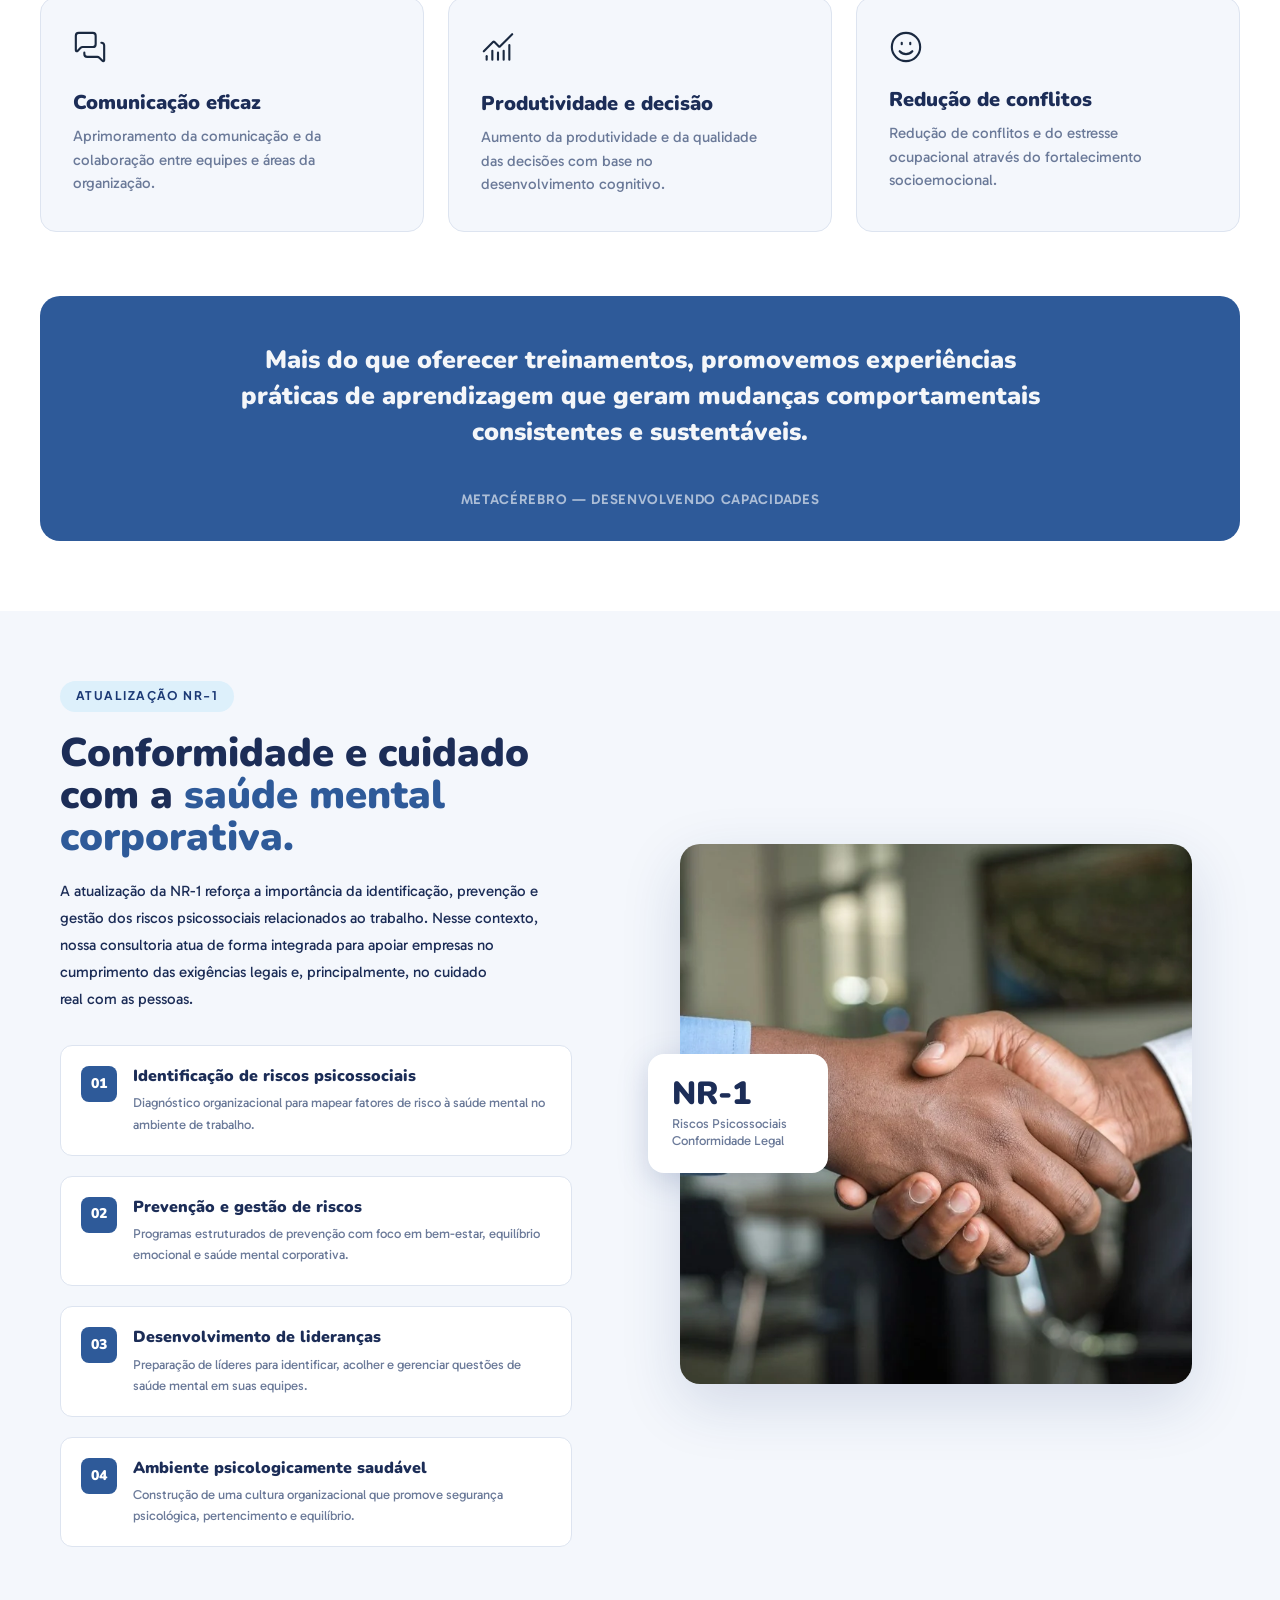
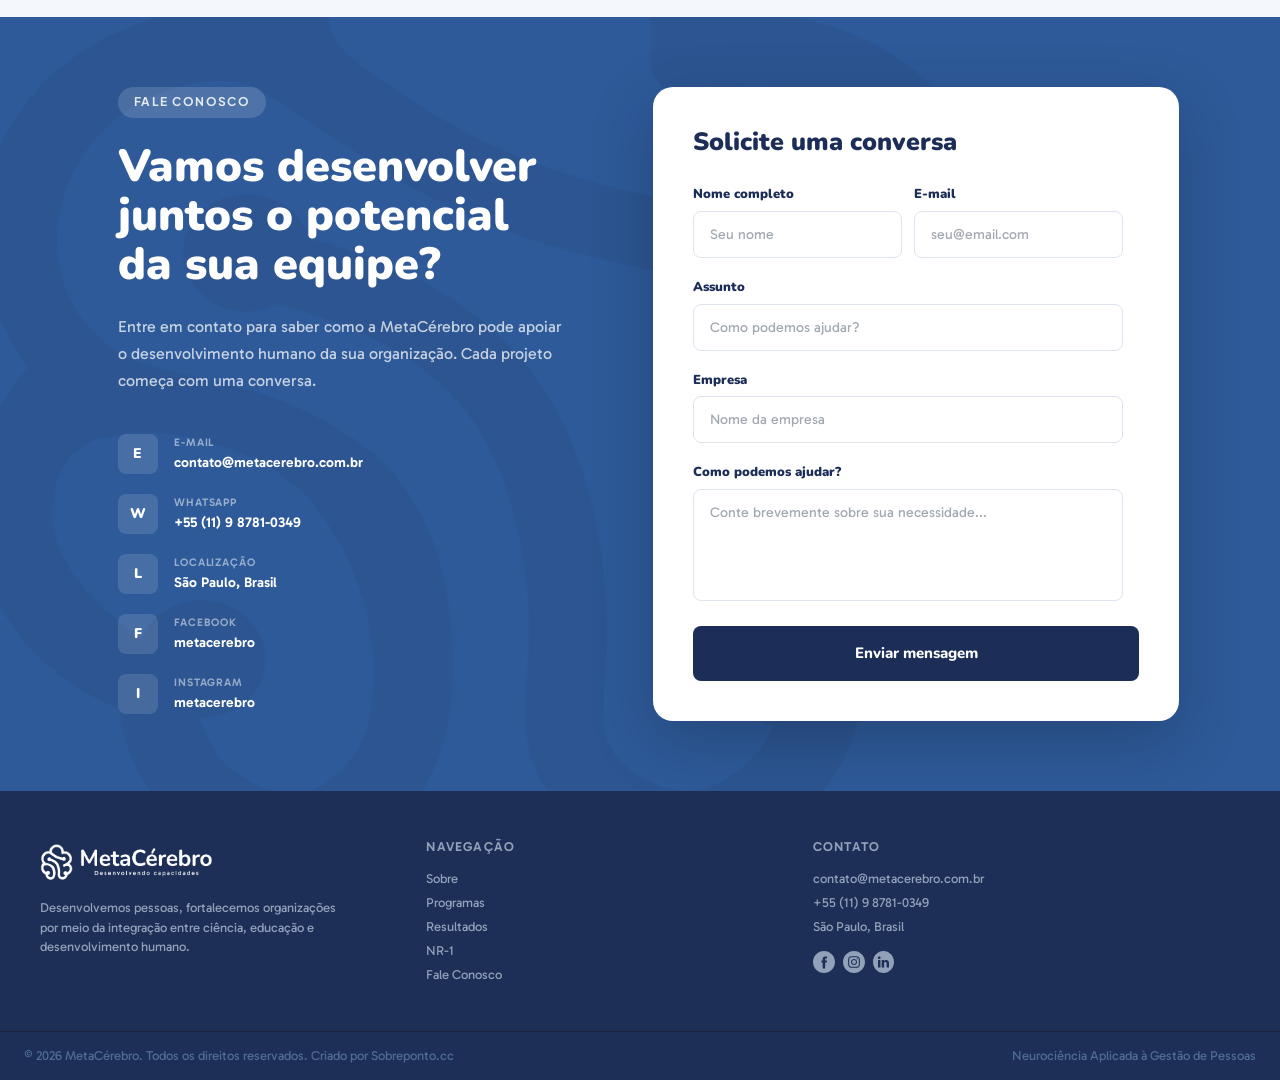
==== commit 196606b7: "Carrossel da home: 'Ideal para' em tags, igual à página Programas Co-Authored-By: Claude Sonnet 5.5 " ====
--- a/index.html
+++ b/index.html
@@ -153,13 +153,15 @@
                   <p class="slide__eyebrow">Treinamentos e workshops</p>
                   <h3 class="slide__title">Programa Essencial</h3>
                   <p class="slide__text">Um programa objetivo e dinâmico para desenvolver competências humanas fundamentais por meio de treinamentos, workshops ou jornadas de curta duração.</p>
-                  <ul class="slide__list">
+                  <p class="slide__label">Ideal para</p>
+                  <ul class="slide__tags">
                     <li>Workshops</li>
                     <li>Treinamentos pontuais</li>
                     <li>SIPAT</li>
                     <li>Programas internos</li>
                     <li>Convenções</li>
                     <li>Integração de equipes</li>
+                    <li>Competências específicas</li>
                   </ul>
                   <a class="btn slide__btn" href="contato.html#programa-essencial">Tenho interesse</a>
                 </div>
@@ -171,12 +173,14 @@
                   <p class="slide__eyebrow">Metodologia exclusiva</p>
                   <h3 class="slide__title">Programa MCDH</h3>
                   <p class="slide__text">Uma jornada estruturada com diagnóstico, aplicação e mensuração de resultados, guiada pela Metodologia MetaCérebro de Desenvolvimento Humano.</p>
-                  <ul class="slide__list">
-                    <li>Diagnosticar e desenvolver</li>
-                    <li>Aplicar e consolidar</li>
+                  <p class="slide__label">Ideal para</p>
+                  <ul class="slide__tags">
                     <li>Desenvolvimento de equipes</li>
                     <li>Programas de liderança</li>
                     <li>Cultura organizacional</li>
+                    <li>Comunicação e relacionamento</li>
+                    <li>Inteligência emocional</li>
+                    <li>Formação de gestores</li>
                     <li>Projetos de longo prazo</li>
                   </ul>
                   <a class="btn slide__btn" href="contato.html#programa-mcdh">Tenho interesse</a>
@@ -189,12 +193,13 @@
                   <p class="slide__eyebrow">Sensibilização e conscientização</p>
                   <h3 class="slide__title">Palestras Inspiracionais</h3>
                   <p class="slide__text">Encontros sobre temas de desenvolvimento humano, nas vertentes cognitiva, socioemocional e integral, para sensibilizar e inspirar equipes.</p>
-                  <ul class="slide__list">
-                    <li>Desenvolvimento Humano Cognitivo</li>
-                    <li>Desenvolvimento Humano Socioemocional</li>
-                    <li>Desenvolvimento Humano Integral</li>
+                  <p class="slide__label">Temas abordados</p>
+                  <ul class="slide__tags">
                     <li>Neuroplasticidade</li>
                     <li>Inteligência emocional</li>
+                    <li>Hábitos e comportamento</li>
+                    <li>Resiliência</li>
+                    <li>Comunicação consciente</li>
                     <li>Saúde mental e bem-estar</li>
                   </ul>
                   <a class="btn slide__btn" href="contato.html#palestras">Tenho interesse</a>
--- a/css/styles.css
+++ b/css/styles.css
@@ -928,3 +928,16 @@
 .pg-talk__ul { margin-bottom: 28px; }
 .pg-talk--feat .pg-talk__btn { background: #fff; color: #0d2352; }
 .pg-talk--feat .pg-talk__btn:hover { background: #fff; box-shadow: 0 8px 20px rgba(0, 0, 0, .25); }
+
+/* Carrossel da home: "Ideal para" no mesmo formato de tags da página Programas */
+.slide__label { font: 700 calc(9.56 * var(--u)) / calc(14.34 * var(--u)) var(--f-ui); letter-spacing: calc(.956 * var(--u)); text-transform: uppercase; color: var(--blue); margin-bottom: calc(8 * var(--u)); }
+.slide__tags { display: flex; flex-wrap: wrap; gap: calc(6.373 * var(--u)); width: 100%; }
+.slide__tags li { padding: calc(5.5 * var(--u)) calc(9 * var(--u)); border-radius: calc(5 * var(--u)); background: #eef2f8; color: var(--navy); font: 600 calc(10.2 * var(--u)) / calc(12.7 * var(--u)) var(--f-body); }
+@media (max-width: 980px) {
+  .slide__label { font-size: 12px; line-height: 16px; margin-bottom: 10px; }
+  .slide__tags { gap: 8px; }
+  .slide__tags li { padding: 8px 12px; border-radius: 8px; font-size: 13px; line-height: 16px; }
+}
+.slide__text { margin-bottom: calc(18 * var(--u)); }
+.slide__btn { margin-top: calc(18 * var(--u)); }
+@media (max-width: 980px) { .slide__text { margin-bottom: 18px; } .slide__btn { margin-top: 22px; } }
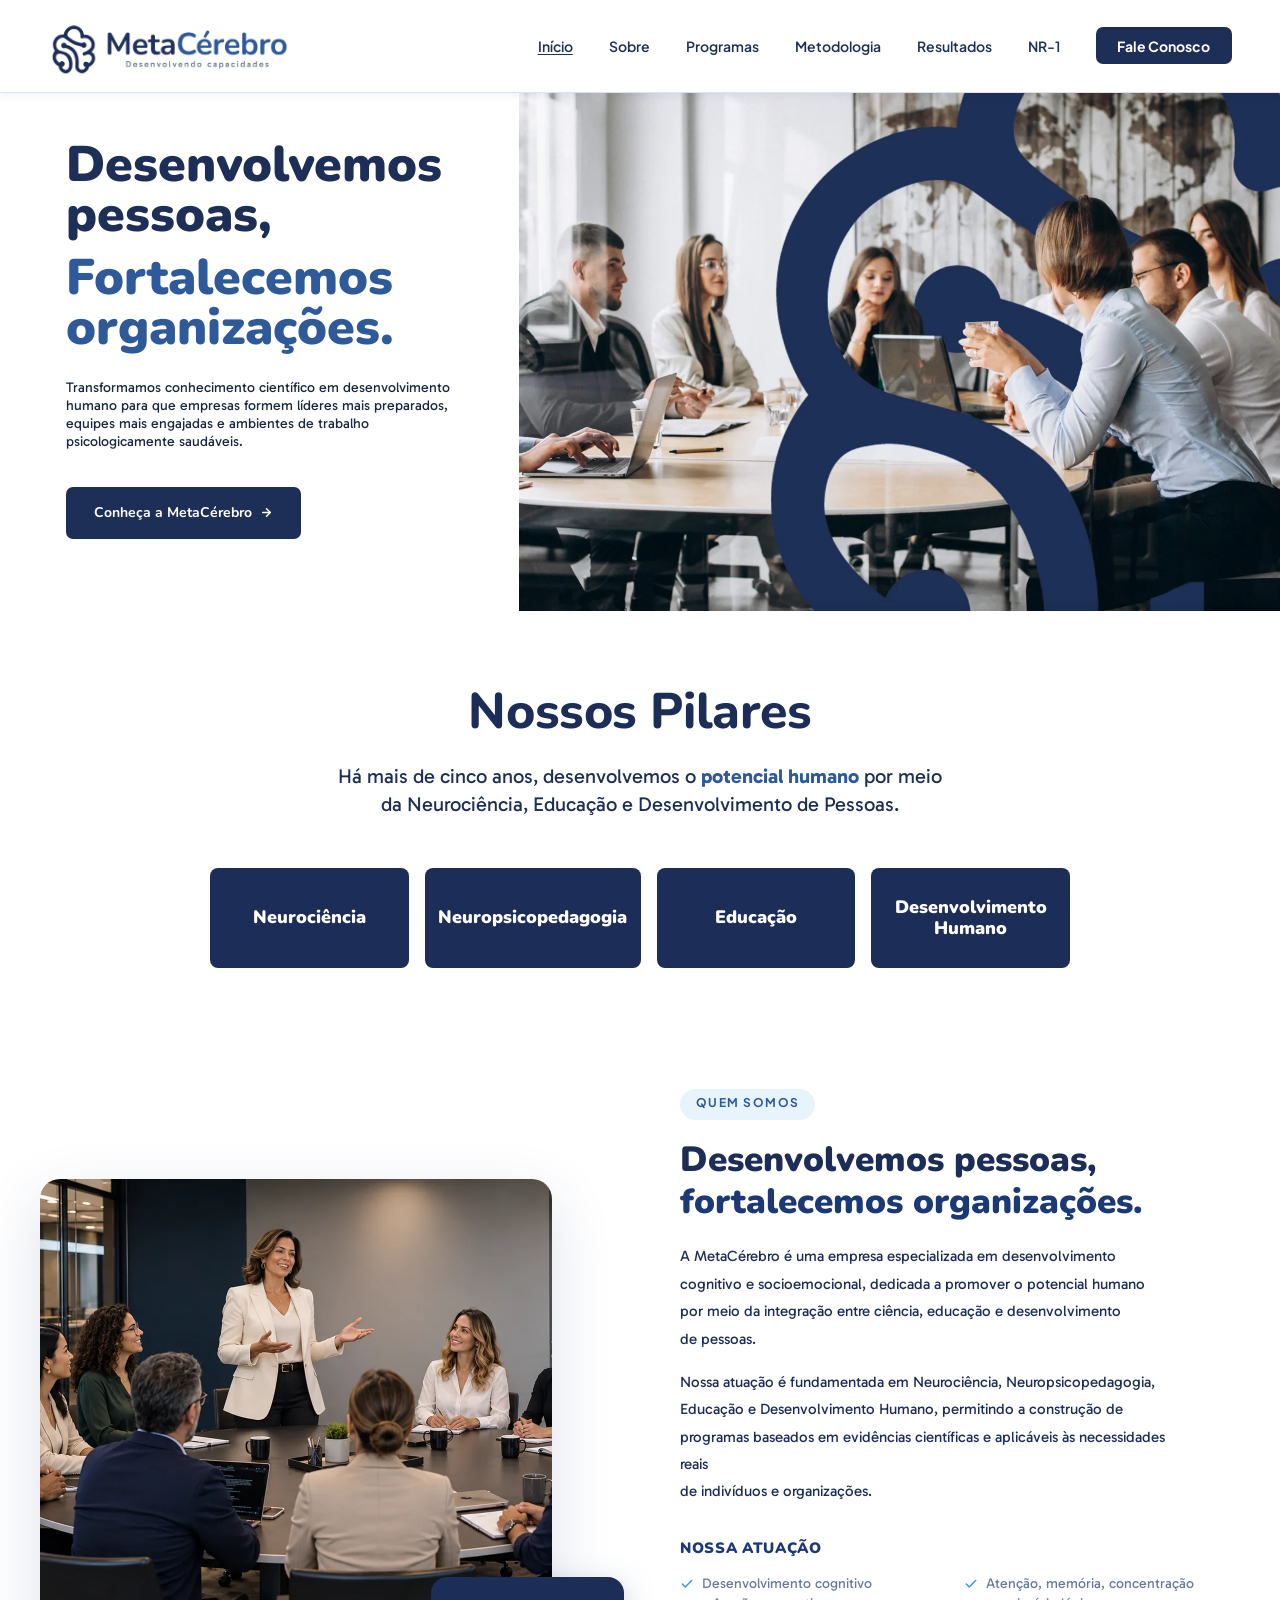
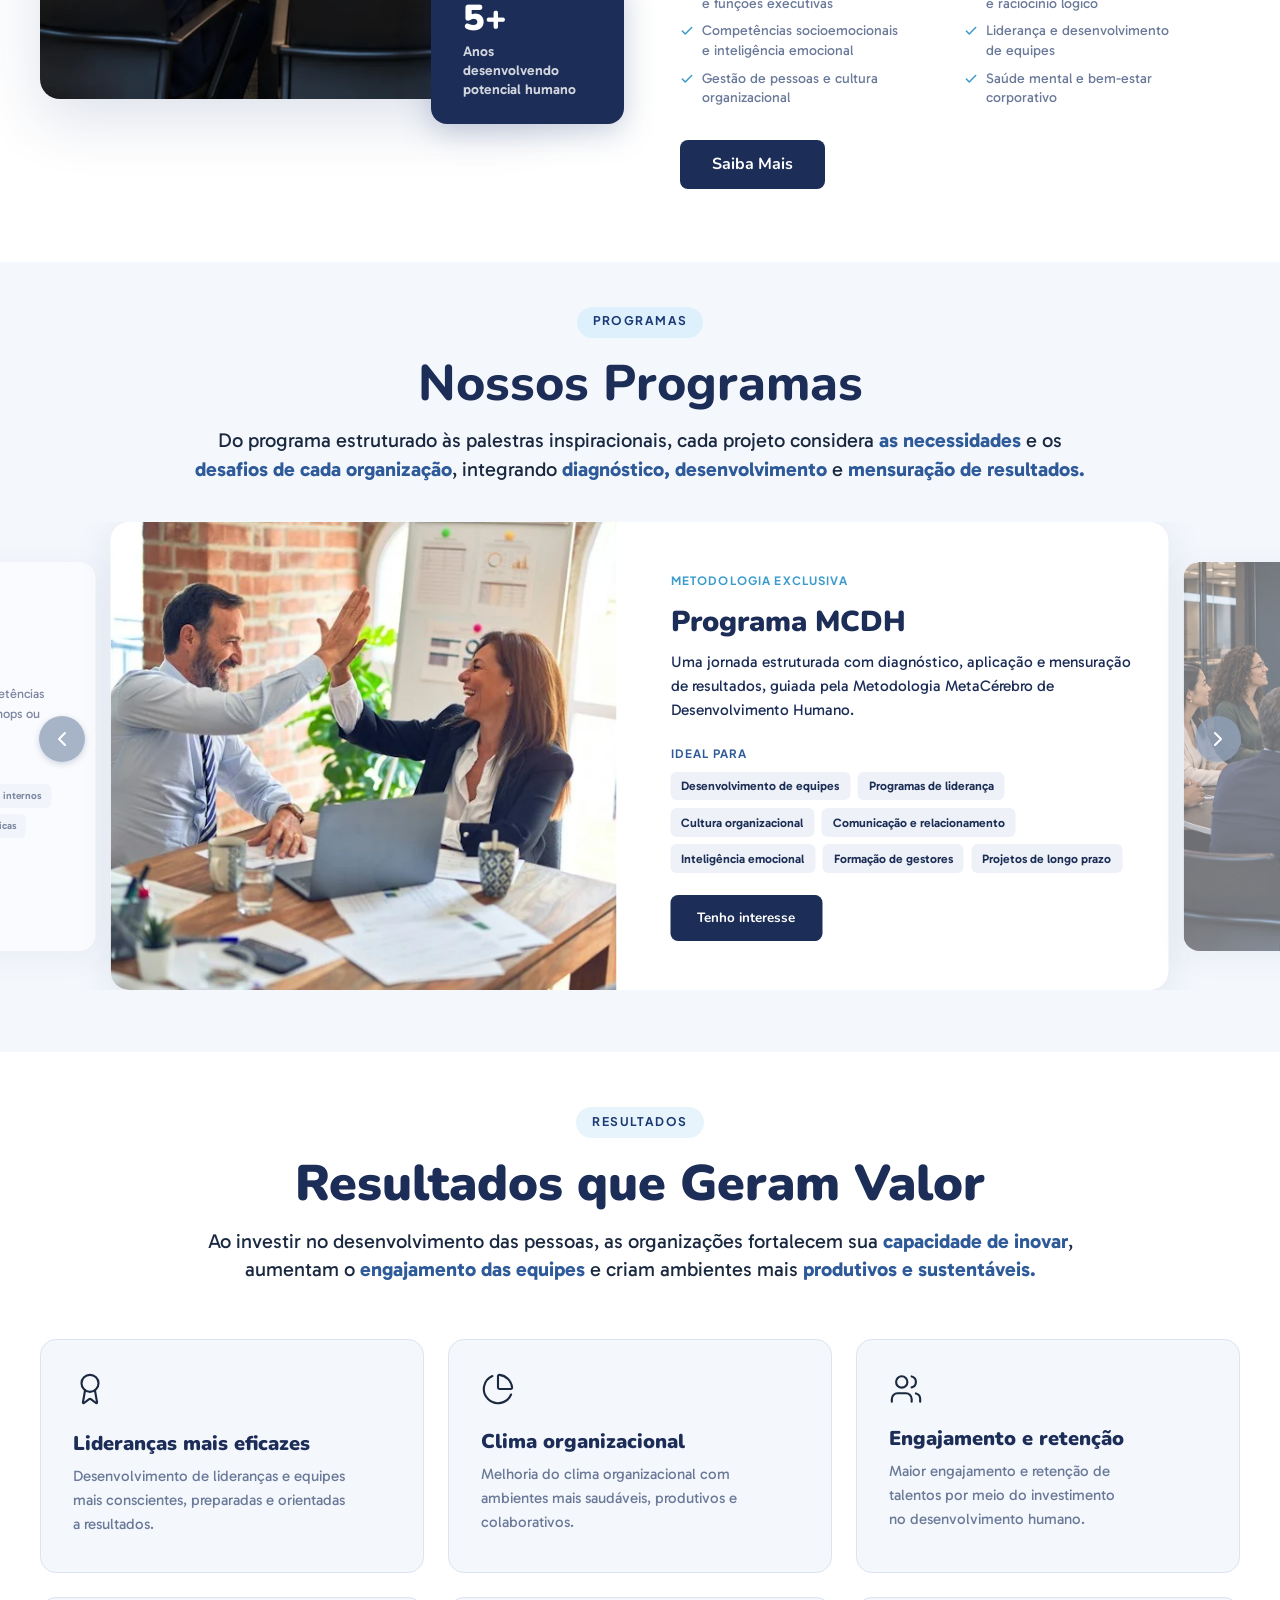
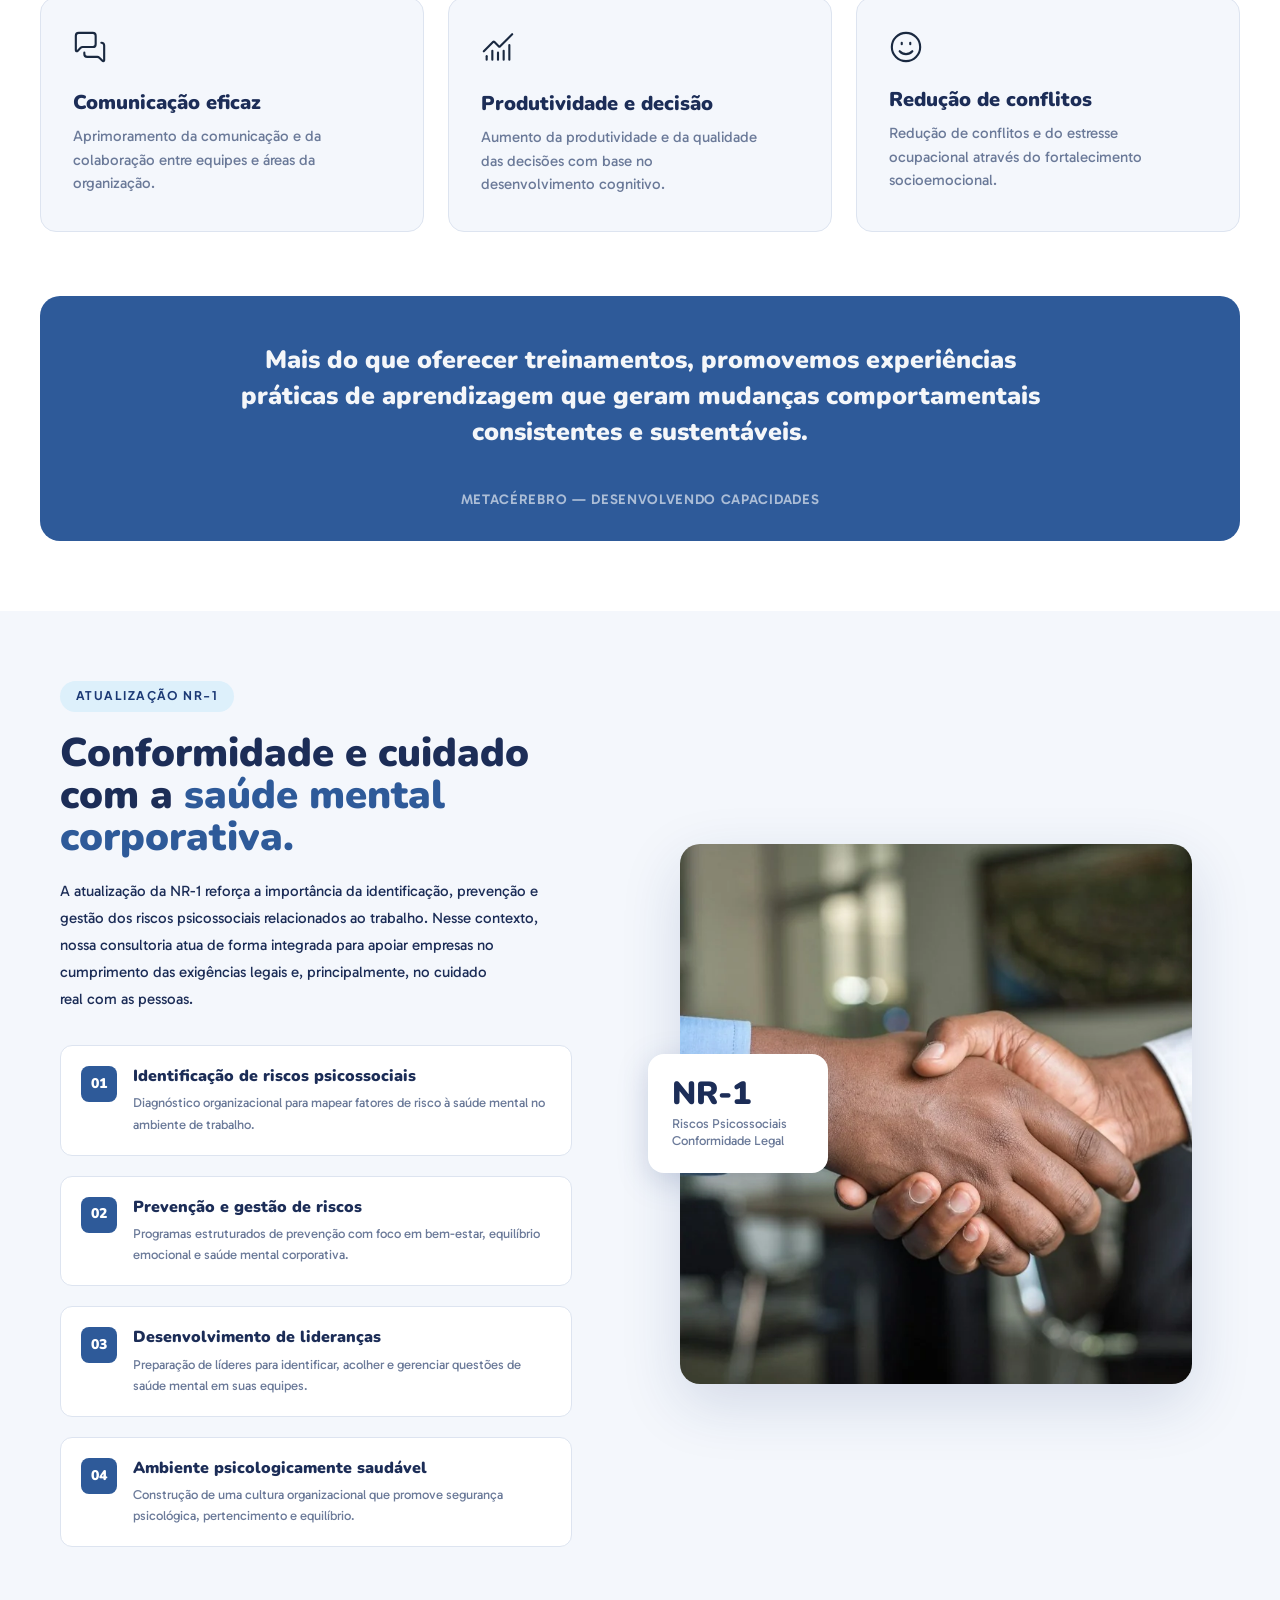
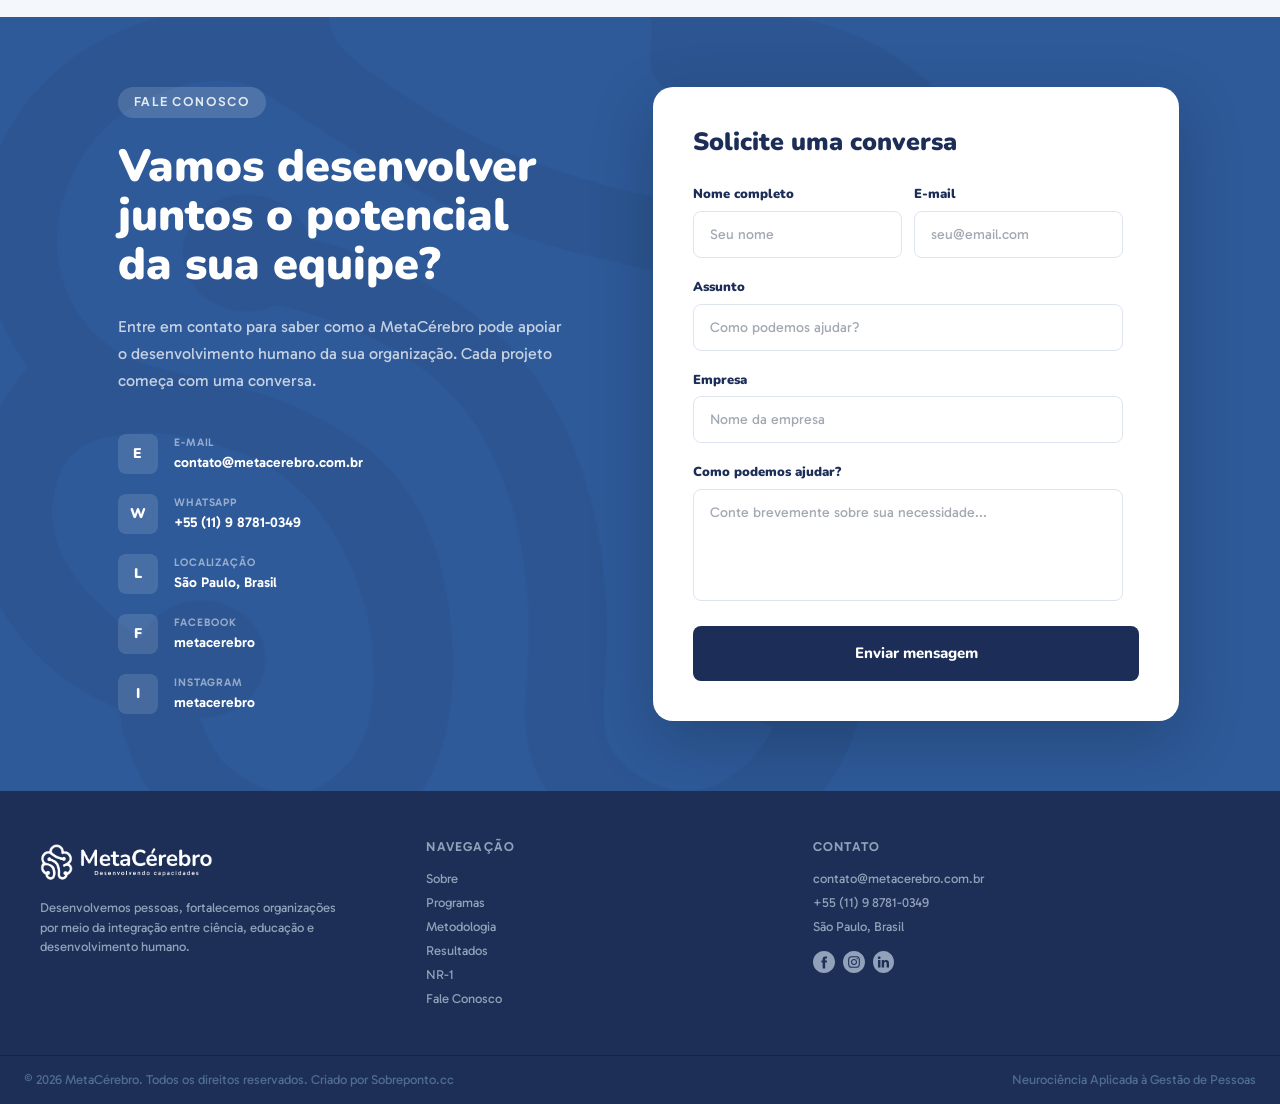
==== commit 12b29a80: "Nova página Metodologia (MCDH), item no menu/rodapé e nota de registro no INPI; remove ® do Sobre Co" ====
--- a/index.html
+++ b/index.html
@@ -63,6 +63,7 @@
         <li><a class="nav__link is-active" href="#inicio">Início</a></li>
         <li><a class="nav__link" href="sobre.html" data-spy="sobre">Sobre</a></li>
         <li><a class="nav__link" href="programas.html" data-spy="programas">Programas</a></li>
+        <li><a class="nav__link" href="metodologia.html">Metodologia</a></li>
         <li><a class="nav__link" href="resultados.html" data-spy="resultados">Resultados</a></li>
         <li><a class="nav__link" href="nr1.html" data-spy="nr1">NR-1</a></li>
         <li><a class="nav__cta" href="#contato">Fale Conosco</a></li>
@@ -347,6 +348,7 @@
         <div class="footer__list">
           <a href="sobre.html">Sobre</a>
           <a href="programas.html">Programas</a>
+          <a href="metodologia.html">Metodologia</a>
           <a href="resultados.html">Resultados</a>
           <a href="nr1.html">NR-1</a>
           <a href="#contato">Fale Conosco</a>
--- a/css/styles.css
+++ b/css/styles.css
@@ -941,3 +941,154 @@
 .slide__text { margin-bottom: calc(18 * var(--u)); }
 .slide__btn { margin-top: calc(18 * var(--u)); }
 @media (max-width: 980px) { .slide__text { margin-bottom: 18px; } .slide__btn { margin-top: 22px; } }
+
+/* ==========================================================================
+   SOBRE — conteúdo institucional (missão, crença, propósito, frase final)
+   ========================================================================== */
+.ab-pill--auto { width: fit-content; padding: 0 16px 2px; }
+.ab-hero__bg img { inset: 0; left: 0; top: 0; width: 100%; height: 100%; object-fit: cover; }
+.ab-hero__text { height: auto; padding-top: 0; }
+.ab-hero__title { font-size: 40px; line-height: 48px; padding-top: 16px; text-wrap: balance; }
+.ab-hero__lead { width: 460px; }
+.ab-hero__lead strong { color: #fff; font-weight: 700; }
+
+.ab-m { background: #fff; padding: 88px 24px 40px; }
+.ab-m__grid { max-width: 1119px; margin: 0 auto; display: grid; grid-template-columns: minmax(0, 1.15fr) minmax(0, 1fr); column-gap: 56px; align-items: center; }
+.ab-m__text { min-width: 0; }
+.ab-m__text .ab-h2 { padding-bottom: 16px; font-size: 28px; line-height: 34px; text-wrap: balance; }
+.ab-m__text .ab-text + .ab-text { padding-top: 14px; }
+.ab-m__chips { display: flex; flex-wrap: wrap; gap: 10px; padding-top: 24px; }
+.ab-m__chips li { padding: 9px 14px; border-radius: 8px; background: #eef2f8; color: var(--navy); font: 600 13px/16px var(--f-body); }
+.ab-m__card { min-width: 0; padding: 40px; border-radius: 16px; background: var(--blue); color: #fff; box-shadow: 0 20px 40px rgba(27, 57, 117, .2); }
+.ab-m__label { font: 700 12px/16px var(--f-ui); letter-spacing: 1.44px; text-transform: uppercase; color: #cad5e2; }
+.ab-m__mission { padding-top: 16px; font: 900 26px/34px var(--f-title); color: #fff; text-wrap: balance; }
+
+.ab-bp { background: #fff; padding: 40px 24px 40px; }
+.ab-bp__grid { max-width: 1119px; margin: 0 auto; display: grid; grid-template-columns: repeat(2, minmax(0, 1fr)); gap: 24px; }
+.ab-bp__card { min-width: 0; padding: 40px; border-radius: 16px; background: #eef2f8; }
+.ab-bp__title { padding: 16px 0; font: 900 26px/32px var(--f-title); color: var(--navy); text-wrap: balance; }
+.ab-bp__card .ab-text + .ab-text { padding-top: 12px; }
+.ab-bp__card--dark { background: var(--navy); }
+.ab-bp__card--dark .ab-bp__title { color: #fff; }
+.ab-bp__card--dark .ab-text { color: #cad5e2; }
+
+.ab-close { position: relative; isolation: isolate; overflow: hidden; background: var(--blue); padding: 88px 24px; text-align: center; }
+.ab-close__bg { position: absolute; inset: 0; z-index: -1; opacity: .11; overflow: hidden; pointer-events: none; }
+.ab-close__bg img { width: 100%; height: 100%; object-fit: cover; }
+.ab-close__inner { max-width: 860px; margin: 0 auto; }
+.ab-close__brand { font: 800 15px/20px var(--f-title); letter-spacing: 2px; text-transform: uppercase; color: #cfe3f8; }
+.ab-close__brand sup { font-size: 10px; vertical-align: super; }
+.ab-close__title { padding-top: 16px; font: 900 38px/46px var(--f-title); color: #fff; text-wrap: balance; }
+.ab-close__sub { padding-top: 16px; font: 400 18px/27px var(--f-body); color: #cad5e2; }
+.ab-close__quote { max-width: 720px; margin: 36px auto 0; padding: 28px 0 0; border-top: 1px solid rgba(255, 255, 255, .18); font: 600 italic 18px/28px var(--f-body); color: #fff; }
+.ab-close__btn { margin-top: 36px; display: inline-flex; align-items: center; justify-content: center; height: 44px; padding: 0 26px; border-radius: 6px; background: #fff; color: #0d2352; font: 800 14px/20px var(--f-title); transition: transform .2s ease, box-shadow .2s ease; }
+.ab-close__btn:hover { transform: translateY(-2px); box-shadow: 0 8px 20px rgba(0, 0, 0, .25); }
+
+@media (max-width: 1100px) {
+  .ab-hero__title { font-size: 36px; line-height: 44px; }
+  .ab-hero__lead { width: auto; }
+  .ab-m, .ab-bp, .ab-close { padding-left: 32px; padding-right: 32px; }
+  .ab-m { padding-top: 64px; }
+}
+@media (max-width: 860px) {
+  .ab-m__grid, .ab-bp__grid { grid-template-columns: minmax(0, 1fr); row-gap: 28px; }
+}
+@media (max-width: 720px) {
+  .ab-hero__title { font-size: 31px; line-height: 38px; }
+  .ab-m, .ab-bp, .ab-close { padding-left: 20px; padding-right: 20px; }
+  .ab-m { padding-top: 48px; }
+  .ab-m__text .ab-h2 { font-size: 24px; line-height: 30px; }
+  .ab-m__card, .ab-bp__card { padding: 28px; }
+  .ab-m__mission { font-size: 22px; line-height: 30px; }
+  .ab-bp__title { font-size: 22px; line-height: 28px; }
+  .ab-close { padding-top: 56px; padding-bottom: 56px; }
+  .ab-close__title { font-size: 28px; line-height: 36px; }
+  .ab-close__sub, .ab-close__quote { font-size: 16px; line-height: 25px; }
+}
+.ab-bp__card .ab-pill--soft { background: #fff; }
+
+/* ==========================================================================
+   PÁGINA METODOLOGIA (MCDH)
+   ========================================================================== */
+.mt-hero .ab-hero__text { padding-bottom: 8px; }
+.mt-hero__sub { padding-top: 14px; font: 800 20px/28px var(--f-title); color: #9cc3f0; }
+.mt-hero .ab-hero__lead { padding-top: 16px; }
+.mt-hero .ab-hero__title { font-size: 46px; line-height: 52px; }
+
+.mt-intro { background: #fff; padding: 72px 24px 24px; }
+.mt-intro__inner { max-width: 820px; margin: 0 auto; text-align: center; }
+.mt-intro__p { font: 400 19px/30px var(--f-body); color: var(--ab-text, #45556c); }
+.mt-intro__p + .mt-intro__p { padding-top: 16px; }
+
+.mt-sec { background: #fff; padding: 72px 24px; }
+.mt-sec--soft { background: #eef2f8; }
+.mt-head { display: flex; flex-direction: column; align-items: center; text-align: center; }
+.mt-head .sl-pill { padding: 0 16px 2px; background: var(--pill-2); color: var(--blue); }
+.mt-title { padding-top: 16px; font: 900 38px/44px var(--f-title); color: var(--navy); text-wrap: balance; }
+.mt-lead { padding-top: 12px; max-width: 640px; font: 400 18px/27px var(--f-body); color: var(--ab-text, #45556c); }
+
+.mt-fundgrid { max-width: 1119px; margin: 44px auto 0; display: grid; grid-template-columns: repeat(3, minmax(0, 1fr)); gap: 24px; }
+.mt-fund { padding: 36px 32px; border-radius: 16px; background: #fff; box-shadow: 0 10px 30px rgba(27, 57, 117, .08); }
+.mt-fund__k { font: 700 12px/16px var(--f-ui); letter-spacing: 1.44px; text-transform: uppercase; color: var(--blue); }
+.mt-fund__t { padding-top: 10px; font: 900 30px/36px var(--f-title); color: var(--navy); }
+.mt-fund__d { padding-top: 12px; font: 400 15px/23px var(--f-body); color: #62748e; }
+
+.mt-steps { max-width: 1119px; margin: 44px auto 0; display: grid; grid-template-columns: repeat(3, minmax(0, 1fr)); gap: 20px; counter-reset: s; }
+.mt-step { padding: 28px; border-radius: 12px; background: #eef2f8; }
+.mt-step__n { font: 900 36px/40px var(--f-title); color: var(--ab-navy-deep, #0d2352); opacity: .3; }
+.mt-step__t { padding-top: 8px; font: 800 20px/26px var(--f-title); color: var(--ab-navy-deep, #0d2352); }
+.mt-step__d { padding-top: 8px; font: 400 14px/21px var(--f-body); color: #62748e; }
+
+.mt-dev { position: relative; isolation: isolate; overflow: hidden; background: var(--navy); padding: 72px 24px; }
+.mt-dev__bg img { position: absolute; inset: 0; left: 0; top: 0; width: 100%; height: 100%; object-fit: cover; }
+.mt-dev__grid { max-width: 1119px; margin: 0 auto; display: grid; grid-template-columns: minmax(0, .9fr) minmax(0, 1.1fr); column-gap: 56px; align-items: center; }
+.mt-dev__title { padding-top: 16px; font: 900 34px/40px var(--f-title); color: #fff; }
+.mt-dev__lead { padding-top: 14px; font: 400 16px/24px var(--f-body); color: #cad5e2; }
+.mt-dev__chips { display: grid; grid-template-columns: repeat(2, minmax(0, 1fr)); gap: 12px; }
+.mt-dev__chips li { display: flex; align-items: center; gap: 10px; padding: 14px 18px; border-radius: 10px; background: rgba(255, 255, 255, .1); color: #fff; font: 600 15px/20px var(--f-body); }
+.mt-dev__chips li::before { content: ""; flex: none; width: 7px; height: 7px; border-radius: 50%; background: #9cc3f0; }
+
+.mt-difgrid { max-width: 1119px; margin: 44px auto 0; display: grid; grid-template-columns: repeat(4, minmax(0, 1fr)); gap: 20px; }
+.mt-dif { padding: 28px; border-radius: 12px; border: 1px solid var(--border); background: #fff; }
+.mt-dif__t { font: 900 19px/26px var(--f-title); color: var(--navy); }
+.mt-dif__d { padding-top: 10px; font: 400 14px/21px var(--f-body); color: #62748e; }
+
+.mt-belief { position: relative; background: var(--blue); padding: 80px 24px; text-align: center; }
+.mt-belief__inner { max-width: 860px; margin: 0 auto; }
+.mt-belief__label { font: 700 12px/16px var(--f-ui); letter-spacing: 1.44px; text-transform: uppercase; color: #cfe3f8; }
+.mt-belief__quote { padding-top: 16px; font: 900 30px/38px var(--f-title); color: #fff; text-wrap: balance; }
+.mt-belief__p { padding-top: 20px; font: 400 18px/27px var(--f-body); color: #e2ebf7; }
+.mt-belief__flow { margin-top: 32px; padding-top: 24px; border-top: 1px solid rgba(255, 255, 255, .25); font: 800 15px/24px var(--f-title); letter-spacing: .6px; color: #fff; }
+.mt-belief__flow i { font-style: normal; color: #9cc3f0; padding: 0 6px; }
+.mt-belief__cta { display: flex; flex-wrap: wrap; gap: 14px; justify-content: center; padding-top: 32px; }
+.mt-btn { display: inline-flex; align-items: center; justify-content: center; height: 44px; padding: 0 26px; border-radius: 6px; background: #fff; color: #0d2352; font: 800 14px/20px var(--f-title); border: 1.5px solid #fff; transition: transform .2s ease, box-shadow .2s ease; }
+.mt-btn:hover { transform: translateY(-2px); box-shadow: 0 8px 20px rgba(0, 0, 0, .25); }
+.mt-btn--ghost { background: transparent; color: #fff; }
+
+.mt-legal { background: #fff; padding: 28px 24px; text-align: center; }
+.mt-legal__p { max-width: 760px; margin: 0 auto; font: 400 13px/20px var(--f-body); color: #62748e; }
+
+@media (max-width: 1100px) {
+  .mt-sec, .mt-dev, .mt-belief, .mt-intro { padding-left: 32px; padding-right: 32px; }
+  .mt-hero .ab-hero__title { font-size: 40px; line-height: 46px; }
+  .mt-difgrid { grid-template-columns: repeat(2, minmax(0, 1fr)); }
+  .mt-steps { grid-template-columns: repeat(2, minmax(0, 1fr)); }
+}
+@media (max-width: 860px) {
+  .mt-fundgrid { grid-template-columns: minmax(0, 1fr); max-width: 560px; }
+  .mt-dev__grid { grid-template-columns: minmax(0, 1fr); row-gap: 28px; }
+}
+@media (max-width: 720px) {
+  .mt-sec, .mt-dev, .mt-belief, .mt-intro { padding: 52px 20px; }
+  .mt-intro { padding-bottom: 12px; }
+  .mt-hero .ab-hero__title { font-size: 34px; line-height: 40px; }
+  .mt-hero__sub { font-size: 17px; line-height: 24px; }
+  .mt-intro__p { font-size: 17px; line-height: 27px; }
+  .mt-title { font-size: 30px; line-height: 36px; }
+  .mt-belief__quote { font-size: 24px; line-height: 32px; }
+  .mt-belief__flow i { padding: 0 3px; }
+}
+@media (max-width: 560px) {
+  .mt-steps, .mt-difgrid, .mt-dev__chips { grid-template-columns: minmax(0, 1fr); }
+}
+.mt-steps { list-style: none; padding: 0; } .mt-steps > li::marker { content: ""; }
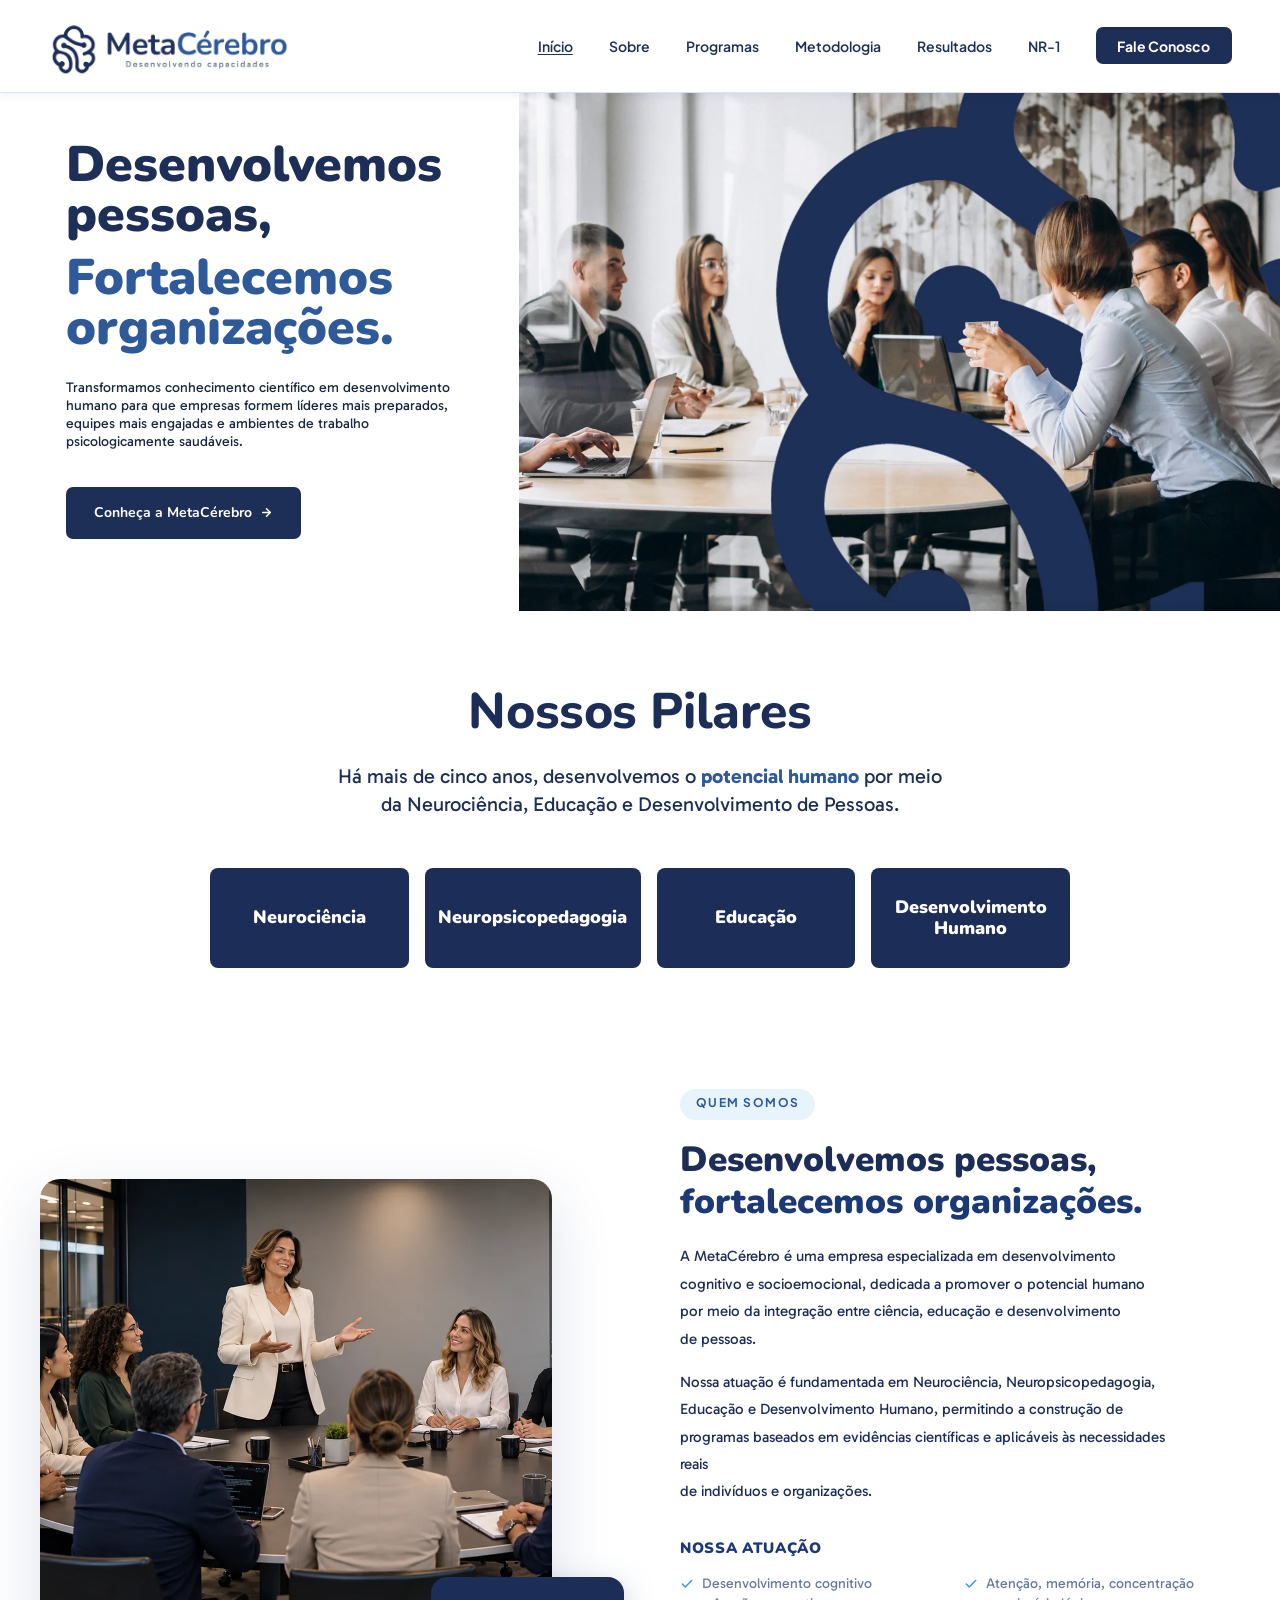
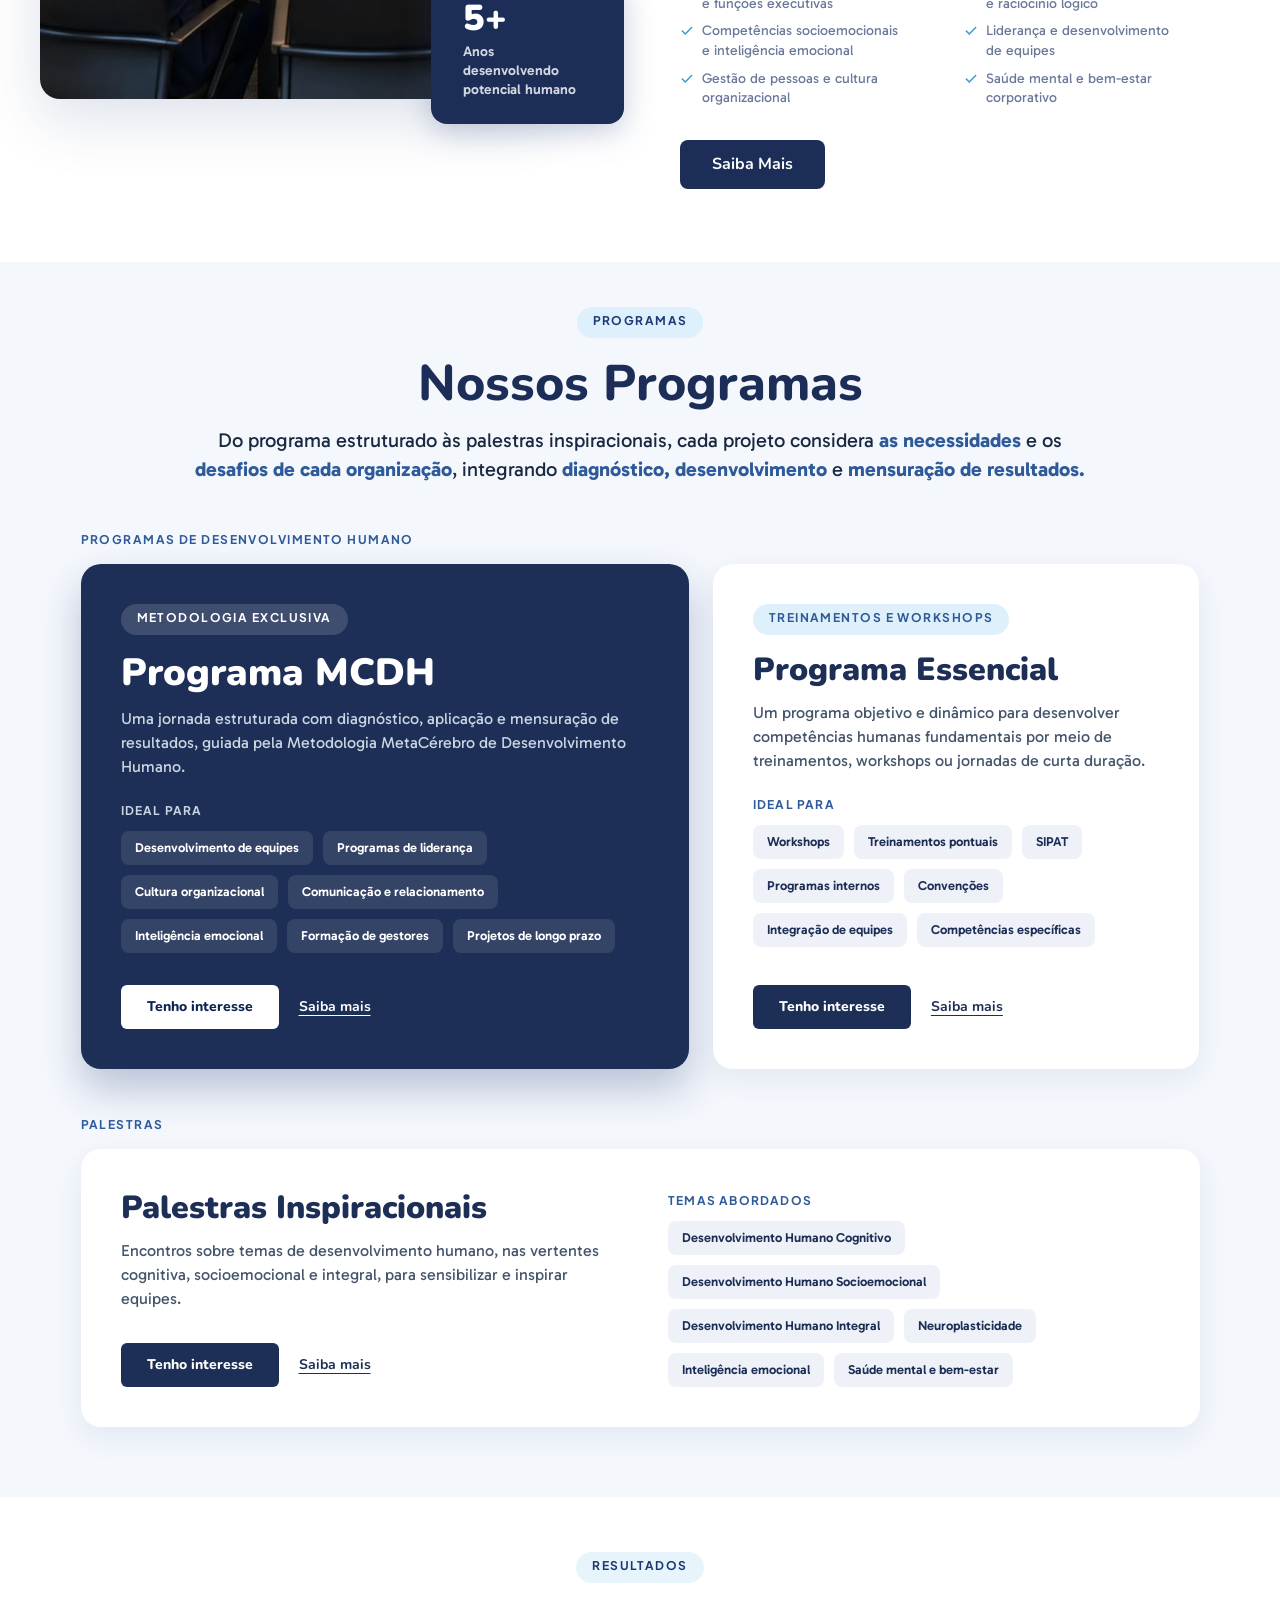
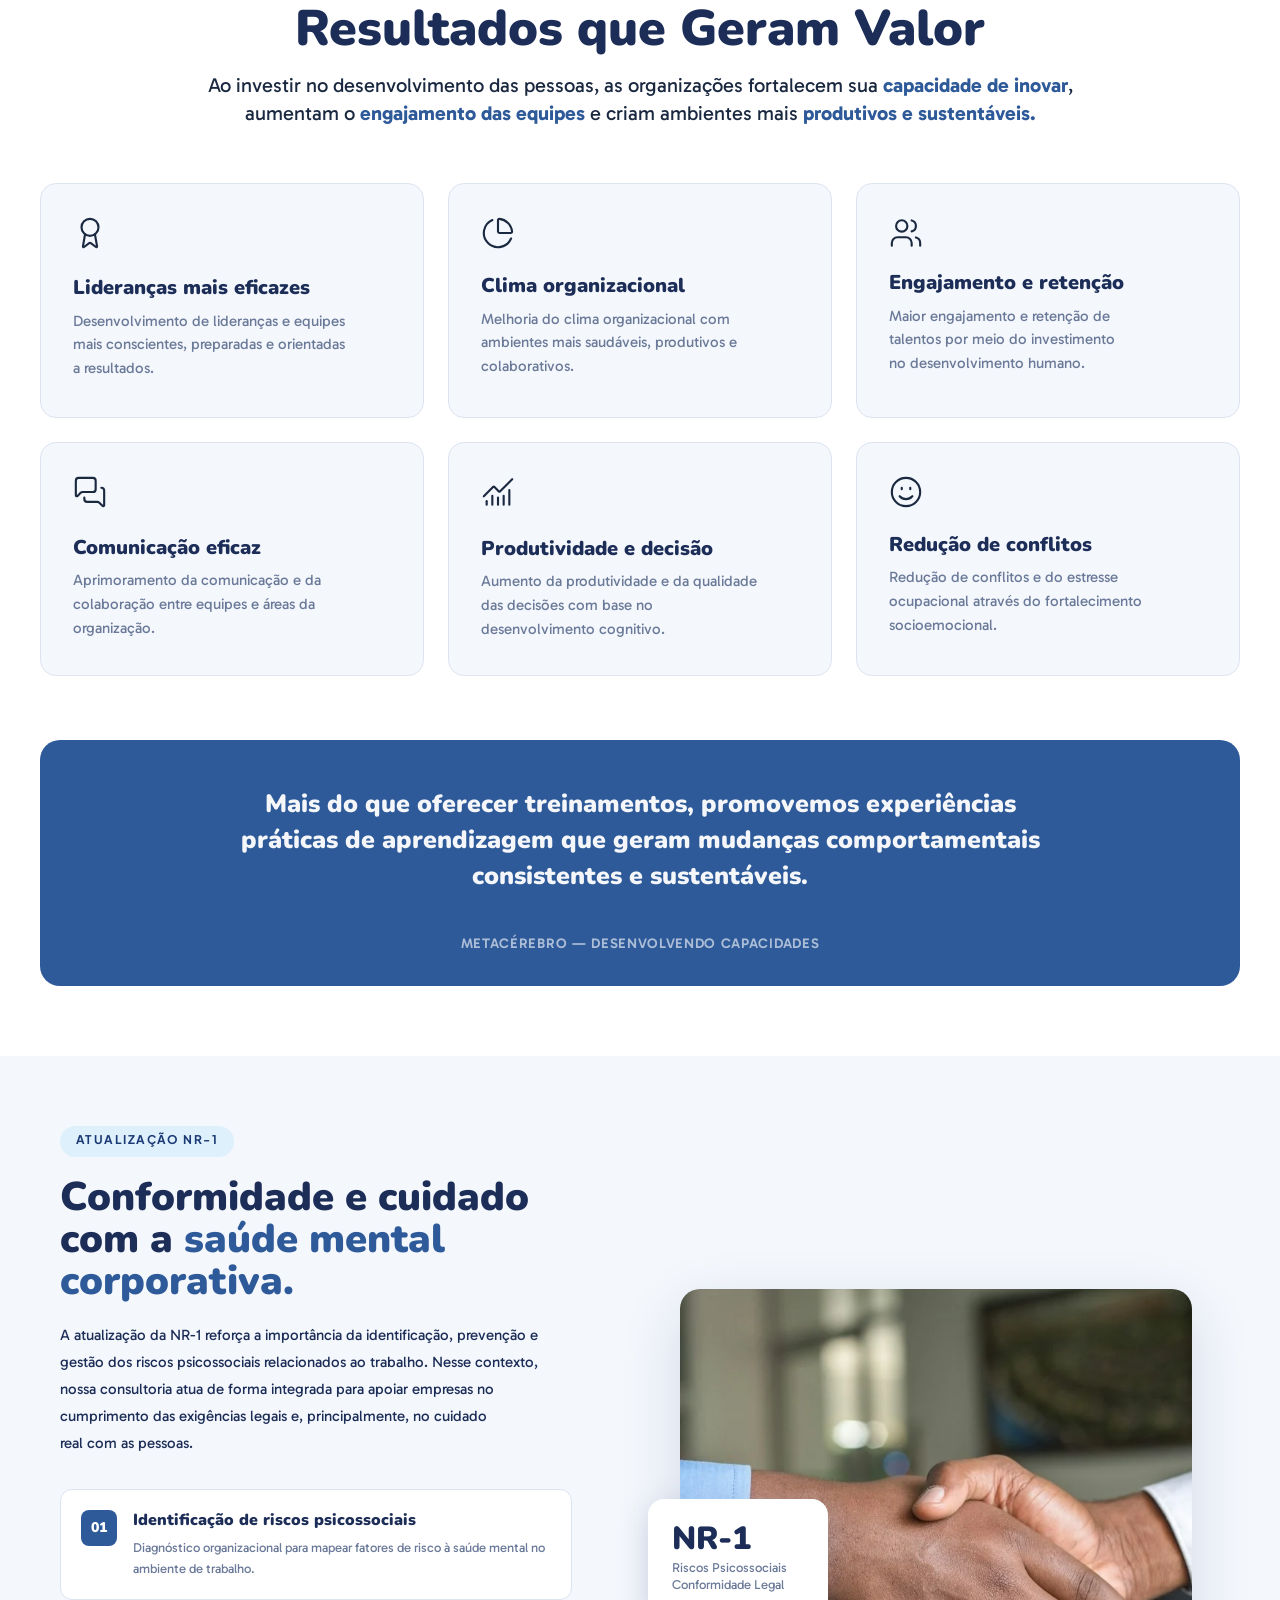
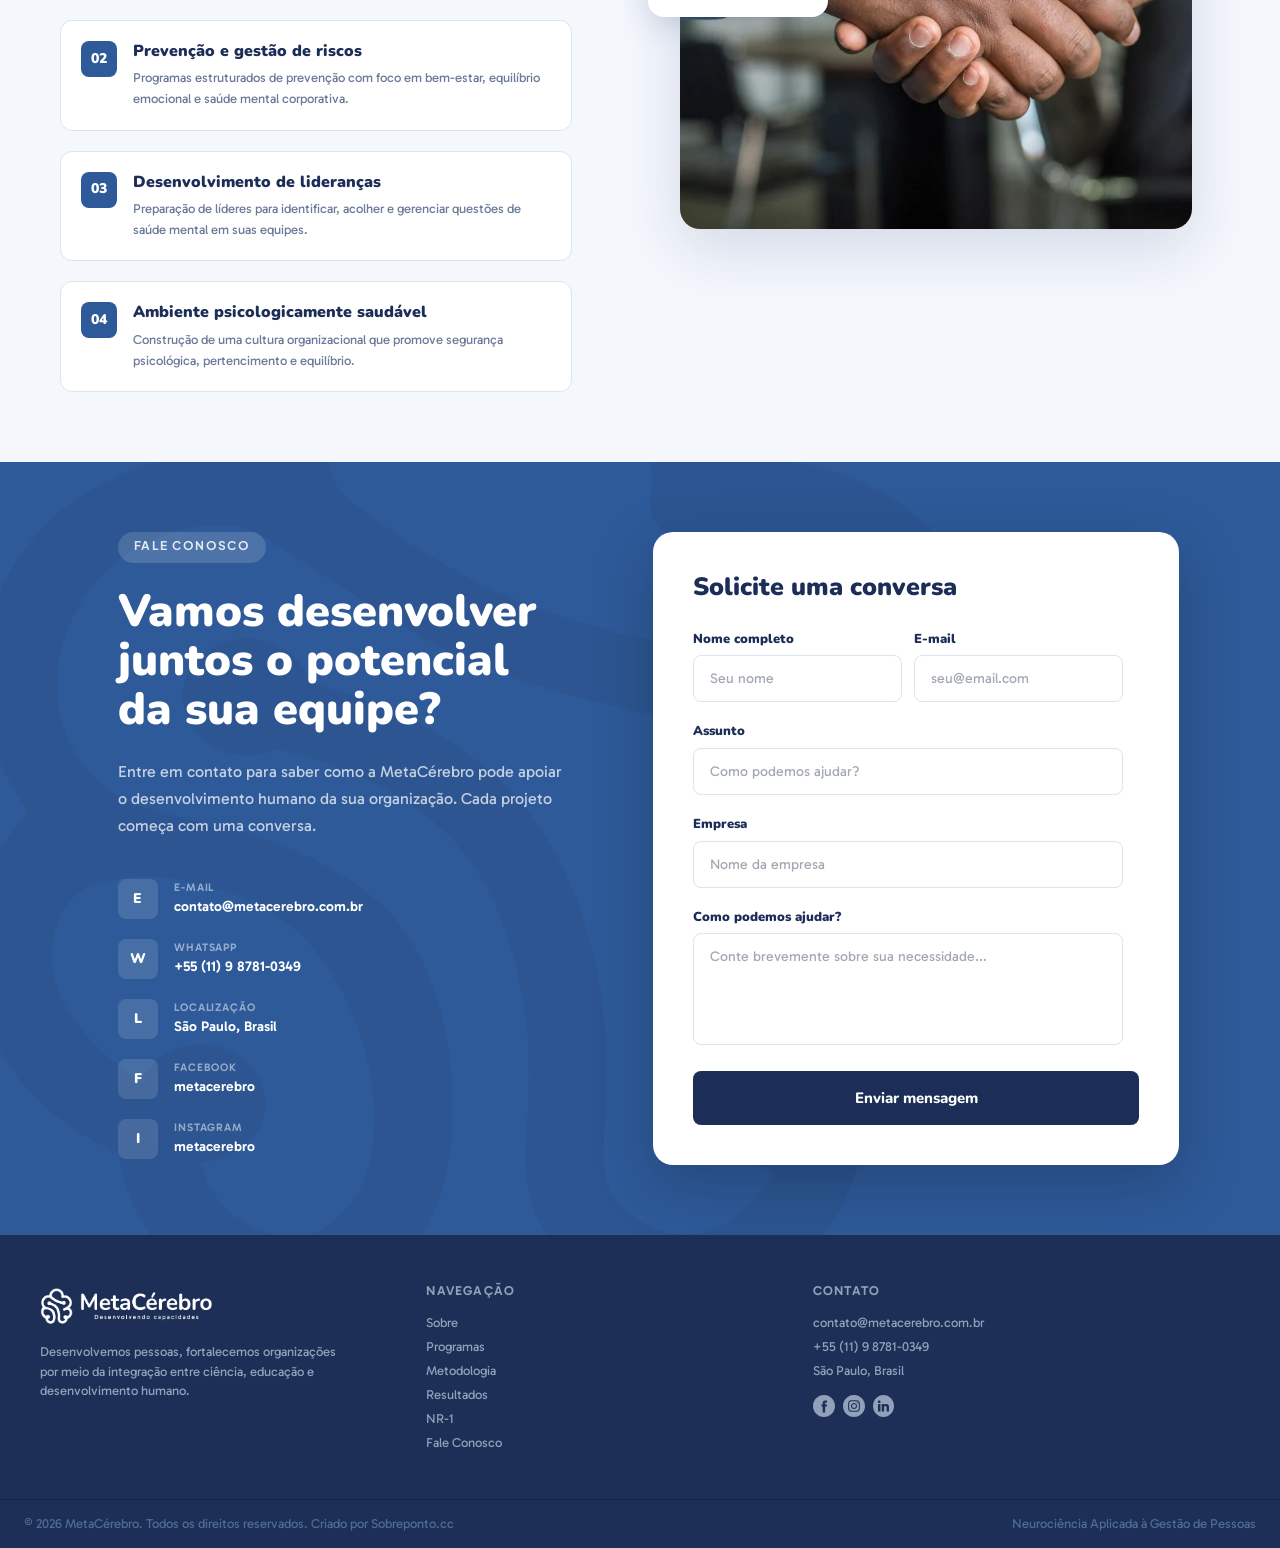
==== commit 47074df6: "Home: programas agrupados, sem imagens e com mais destaque (MCDH em evidência) Co-Authored-By: Claud" ====
--- a/index.html
+++ b/index.html
@@ -144,74 +144,47 @@
           <p class="section-lead">Do programa estruturado às palestras inspiracionais, cada projeto considera <strong>as necessidades</strong> e os <strong>desafios de cada organização</strong>, integrando <strong>diagnóstico, desenvolvimento</strong> e <strong>mensuração de resultados.</strong></p>
         </div>
 
-        <div class="slider fade-in" role="region" aria-roledescription="carrossel" aria-label="Nossos programas" style="--d:100ms">
-          <div class="slider__viewport">
-            <div class="slider__track" id="slider-track">
-
-              <article class="slide" aria-label="Programa Essencial">
-                <div class="slide__media slide__media--pers"><img src="assets/img/program-personalizado.webp" alt=""></div>
-                <div class="slide__body">
-                  <p class="slide__eyebrow">Treinamentos e workshops</p>
-                  <h3 class="slide__title">Programa Essencial</h3>
-                  <p class="slide__text">Um programa objetivo e dinâmico para desenvolver competências humanas fundamentais por meio de treinamentos, workshops ou jornadas de curta duração.</p>
-                  <p class="slide__label">Ideal para</p>
-                  <ul class="slide__tags">
-                    <li>Workshops</li>
-                    <li>Treinamentos pontuais</li>
-                    <li>SIPAT</li>
-                    <li>Programas internos</li>
-                    <li>Convenções</li>
-                    <li>Integração de equipes</li>
-                    <li>Competências específicas</li>
-                  </ul>
-                  <a class="btn slide__btn" href="contato.html#programa-essencial">Tenho interesse</a>
-                </div>
-              </article>
-
-              <article class="slide" aria-label="Programa MCDH">
-                <div class="slide__media slide__media--corp"><img src="assets/img/program-corporativo.webp" alt=""></div>
-                <div class="slide__body">
-                  <p class="slide__eyebrow">Metodologia exclusiva</p>
-                  <h3 class="slide__title">Programa MCDH</h3>
-                  <p class="slide__text">Uma jornada estruturada com diagnóstico, aplicação e mensuração de resultados, guiada pela Metodologia MetaCérebro de Desenvolvimento Humano.</p>
-                  <p class="slide__label">Ideal para</p>
-                  <ul class="slide__tags">
-                    <li>Desenvolvimento de equipes</li>
-                    <li>Programas de liderança</li>
-                    <li>Cultura organizacional</li>
-                    <li>Comunicação e relacionamento</li>
-                    <li>Inteligência emocional</li>
-                    <li>Formação de gestores</li>
-                    <li>Projetos de longo prazo</li>
-                  </ul>
-                  <a class="btn slide__btn" href="contato.html#programa-mcdh">Tenho interesse</a>
-                </div>
-              </article>
-
-              <article class="slide" aria-label="Palestras Inspiracionais">
-                <div class="slide__media slide__media--corp"><img src="assets/img/about-profissional.webp" alt=""></div>
-                <div class="slide__body">
-                  <p class="slide__eyebrow">Sensibilização e conscientização</p>
-                  <h3 class="slide__title">Palestras Inspiracionais</h3>
-                  <p class="slide__text">Encontros sobre temas de desenvolvimento humano, nas vertentes cognitiva, socioemocional e integral, para sensibilizar e inspirar equipes.</p>
-                  <p class="slide__label">Temas abordados</p>
-                  <ul class="slide__tags">
-                    <li>Neuroplasticidade</li>
-                    <li>Inteligência emocional</li>
-                    <li>Hábitos e comportamento</li>
-                    <li>Resiliência</li>
-                    <li>Comunicação consciente</li>
-                    <li>Saúde mental e bem-estar</li>
-                  </ul>
-                  <a class="btn slide__btn" href="contato.html#palestras">Tenho interesse</a>
-                </div>
-              </article>
-
+        <p class="hp-group fade-in">Programas de desenvolvimento humano</p>
+        <div class="hp-row">
+          <article class="hp-card hp-card--main fade-in" aria-label="Programa MCDH">
+            <span class="pg-tag">Metodologia exclusiva</span>
+            <h3 class="hp-card__title">Programa MCDH</h3>
+            <p class="hp-card__text">Uma jornada estruturada com diagnóstico, aplicação e mensuração de resultados, guiada pela Metodologia MetaCérebro de Desenvolvimento Humano.</p>
+            <p class="hp-card__label">Ideal para</p>
+            <ul class="pg-chips pg-chips--dark"><li class="pg-chip">Desenvolvimento de equipes</li><li class="pg-chip">Programas de liderança</li><li class="pg-chip">Cultura organizacional</li><li class="pg-chip">Comunicação e relacionamento</li><li class="pg-chip">Inteligência emocional</li><li class="pg-chip">Formação de gestores</li><li class="pg-chip">Projetos de longo prazo</li></ul>
+            <div class="hp-card__cta">
+              <a class="pg-btn pg-btn--light" href="contato.html#programa-mcdh">Tenho interesse</a>
+              <a class="hp-card__more" href="programas.html#mcdh">Saiba mais</a>
             </div>
-          </div>
-          <button class="slider__arrow slider__arrow--prev" type="button" aria-label="Programa anterior"><svg class="icon"><use href="#i-chevron-left"/></svg></button>
-          <button class="slider__arrow slider__arrow--next" type="button" aria-label="Próximo programa"><svg class="icon"><use href="#i-chevron-right"/></svg></button>
-        </div>
+          </article>
+          <article class="hp-card fade-in" style="--d:100ms" aria-label="Programa Essencial">
+            <span class="pg-tag pg-tag--soft">Treinamentos e workshops</span>
+            <h3 class="hp-card__title">Programa Essencial</h3>
+            <p class="hp-card__text">Um programa objetivo e dinâmico para desenvolver competências humanas fundamentais por meio de treinamentos, workshops ou jornadas de curta duração.</p>
+            <p class="hp-card__label">Ideal para</p>
+            <ul class="pg-chips"><li class="pg-chip">Workshops</li><li class="pg-chip">Treinamentos pontuais</li><li class="pg-chip">SIPAT</li><li class="pg-chip">Programas internos</li><li class="pg-chip">Convenções</li><li class="pg-chip">Integração de equipes</li><li class="pg-chip">Competências específicas</li></ul>
+            <div class="hp-card__cta">
+              <a class="pg-btn" href="contato.html#programa-essencial">Tenho interesse</a>
+              <a class="hp-card__more hp-card__more--dark" href="programas.html#essencial">Saiba mais</a>
+            </div>
+          </article>
+        </div>
+
+        <p class="hp-group fade-in">Palestras</p>
+        <article class="hp-talks fade-in" aria-label="Palestras Inspiracionais">
+          <div class="hp-talks__text">
+            <h3 class="hp-card__title">Palestras Inspiracionais</h3>
+            <p class="hp-card__text">Encontros sobre temas de desenvolvimento humano, nas vertentes cognitiva, socioemocional e integral, para sensibilizar e inspirar equipes.</p>
+            <div class="hp-card__cta">
+              <a class="pg-btn" href="contato.html#palestras">Tenho interesse</a>
+              <a class="hp-card__more hp-card__more--dark" href="programas.html#palestras">Saiba mais</a>
+            </div>
+          </div>
+          <div class="hp-talks__tags">
+            <p class="hp-card__label">Temas abordados</p>
+            <ul class="pg-chips"><li class="pg-chip">Desenvolvimento Humano Cognitivo</li><li class="pg-chip">Desenvolvimento Humano Socioemocional</li><li class="pg-chip">Desenvolvimento Humano Integral</li><li class="pg-chip">Neuroplasticidade</li><li class="pg-chip">Inteligência emocional</li><li class="pg-chip">Saúde mental e bem-estar</li></ul>
+          </div>
+        </article>
       </div>
     </section>
 
--- a/css/styles.css
+++ b/css/styles.css
@@ -1092,3 +1092,34 @@
   .mt-steps, .mt-difgrid, .mt-dev__chips { grid-template-columns: minmax(0, 1fr); }
 }
 .mt-steps { list-style: none; padding: 0; } .mt-steps > li::marker { content: ""; }
+
+/* ==========================================================================
+   HOME — Nossos Programas (agrupado, sem imagens)
+   ========================================================================== */
+.hp-group { max-width: 1119px; margin: 48px auto 16px; font: 700 12px/16px var(--f-ui); letter-spacing: 1.44px; text-transform: uppercase; color: var(--blue); }
+.hp-row { max-width: 1119px; margin: 0 auto; display: grid; grid-template-columns: minmax(0, 1.25fr) minmax(0, 1fr); gap: 24px; align-items: stretch; }
+.hp-card { display: flex; flex-direction: column; align-items: flex-start; min-width: 0; padding: 40px; border-radius: 20px; background: #fff; box-shadow: 0 10px 30px rgba(27, 57, 117, .08); }
+.hp-card--main { background: var(--navy); box-shadow: 0 20px 40px rgba(27, 57, 117, .28); }
+.hp-card__title { padding-top: 16px; font: 900 32px/38px var(--f-title); color: var(--navy); }
+.hp-card--main .hp-card__title { color: #fff; font-size: 38px; line-height: 44px; }
+.hp-card__text { padding-top: 12px; font: 400 16px/24px var(--f-body); color: #45556c; }
+.hp-card--main .hp-card__text { color: #cad5e2; }
+.hp-card__label { padding: 24px 0 12px; font: 700 12px/16px var(--f-ui); letter-spacing: 1.2px; text-transform: uppercase; color: var(--blue); }
+.hp-card--main .hp-card__label { color: #cad5e2; }
+.hp-card__cta { margin-top: auto; padding-top: 32px; display: flex; align-items: center; flex-wrap: wrap; gap: 20px; }
+.hp-card .pg-btn, .hp-talks .pg-btn { margin-top: 0; }
+.hp-card__more { color: #fff; font: 700 14px/20px var(--f-title); text-decoration: underline; text-underline-offset: 4px; }
+.hp-card__more--dark { color: var(--navy); }
+.hp-talks { max-width: 1119px; margin: 0 auto; display: grid; grid-template-columns: minmax(0, 1fr) minmax(0, 1fr); column-gap: 56px; align-items: start; padding: 40px; border-radius: 20px; background: #fff; box-shadow: 0 10px 30px rgba(27, 57, 117, .08); }
+.hp-talks__text { min-width: 0; display: flex; flex-direction: column; align-items: flex-start; }
+.hp-talks__text .hp-card__title { padding-top: 0; }
+.hp-talks__tags { min-width: 0; }
+.hp-talks__tags .hp-card__label { padding-top: 4px; }
+@media (max-width: 980px) {
+  .hp-row, .hp-talks { grid-template-columns: minmax(0, 1fr); }
+  .hp-talks { row-gap: 24px; }
+}
+@media (max-width: 560px) {
+  .hp-card, .hp-talks { padding: 28px 24px; }
+  .hp-card__title, .hp-card--main .hp-card__title { font-size: 28px; line-height: 34px; }
+}
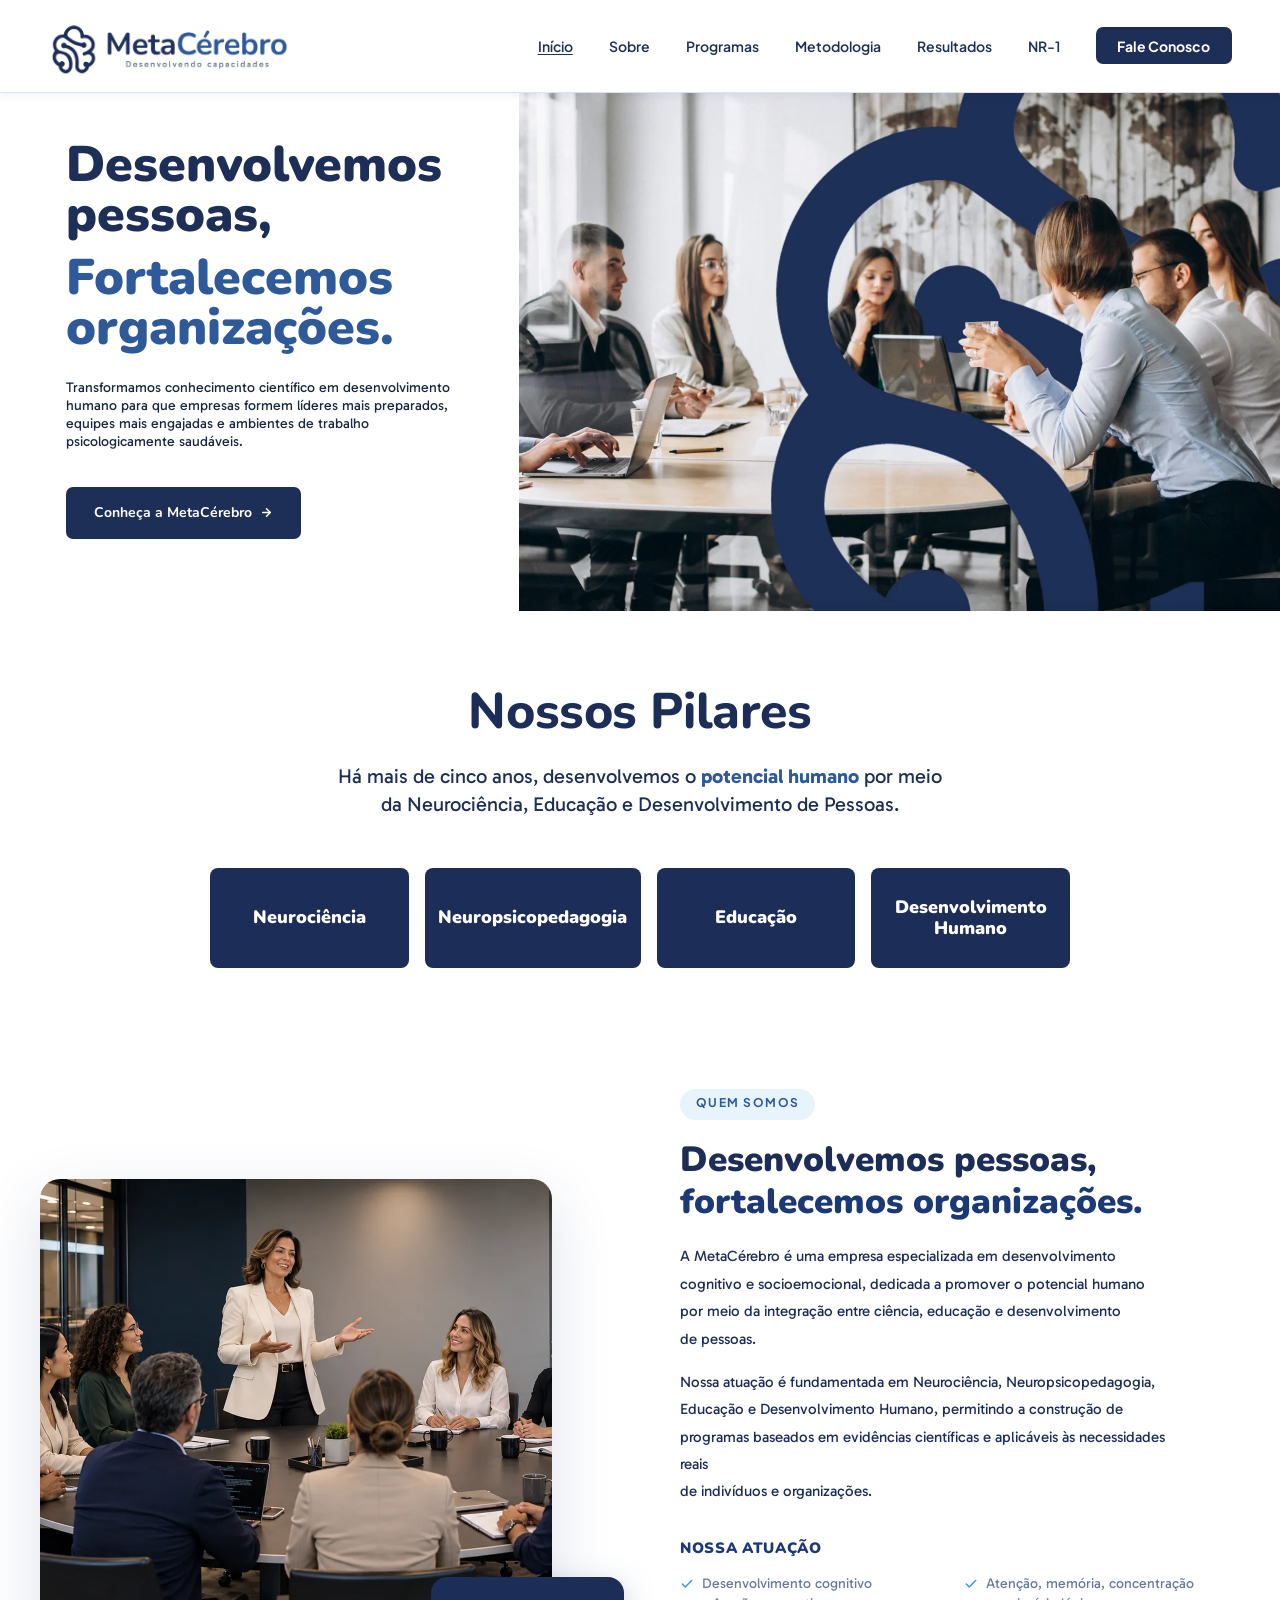
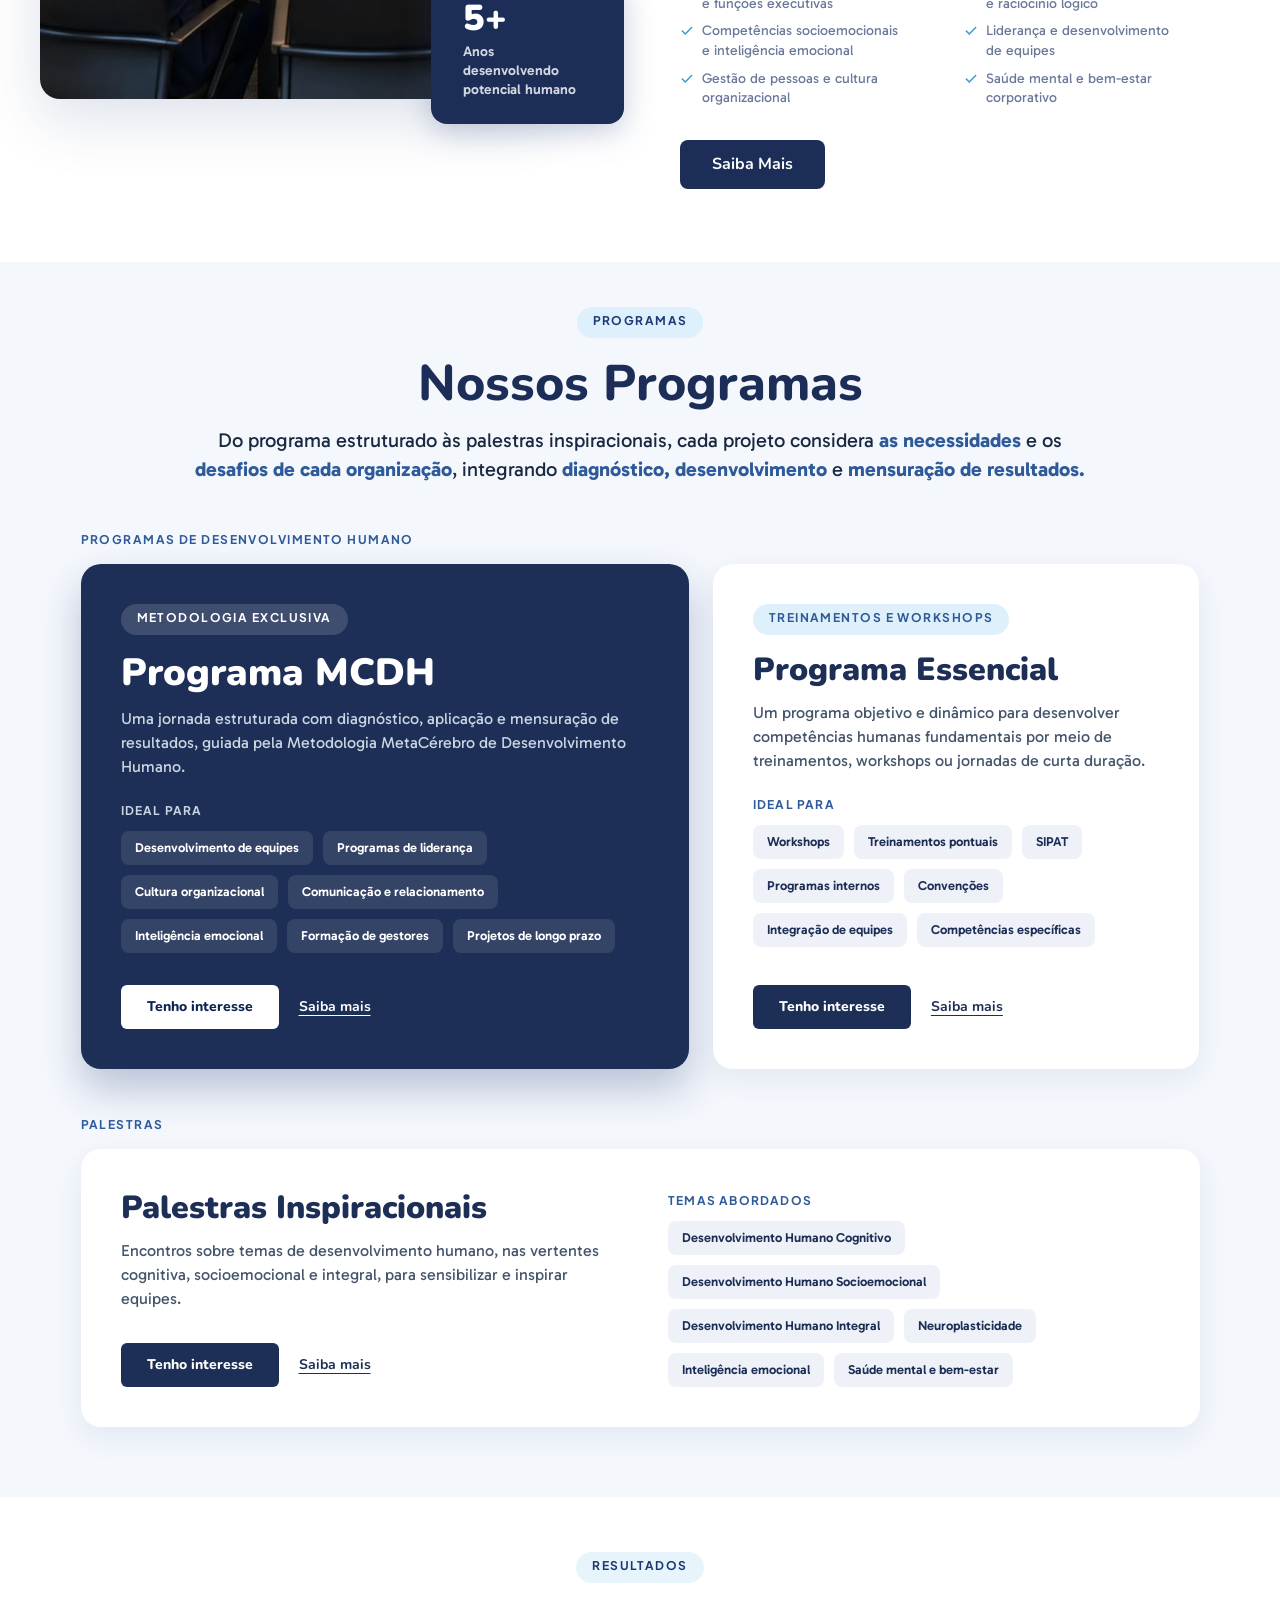
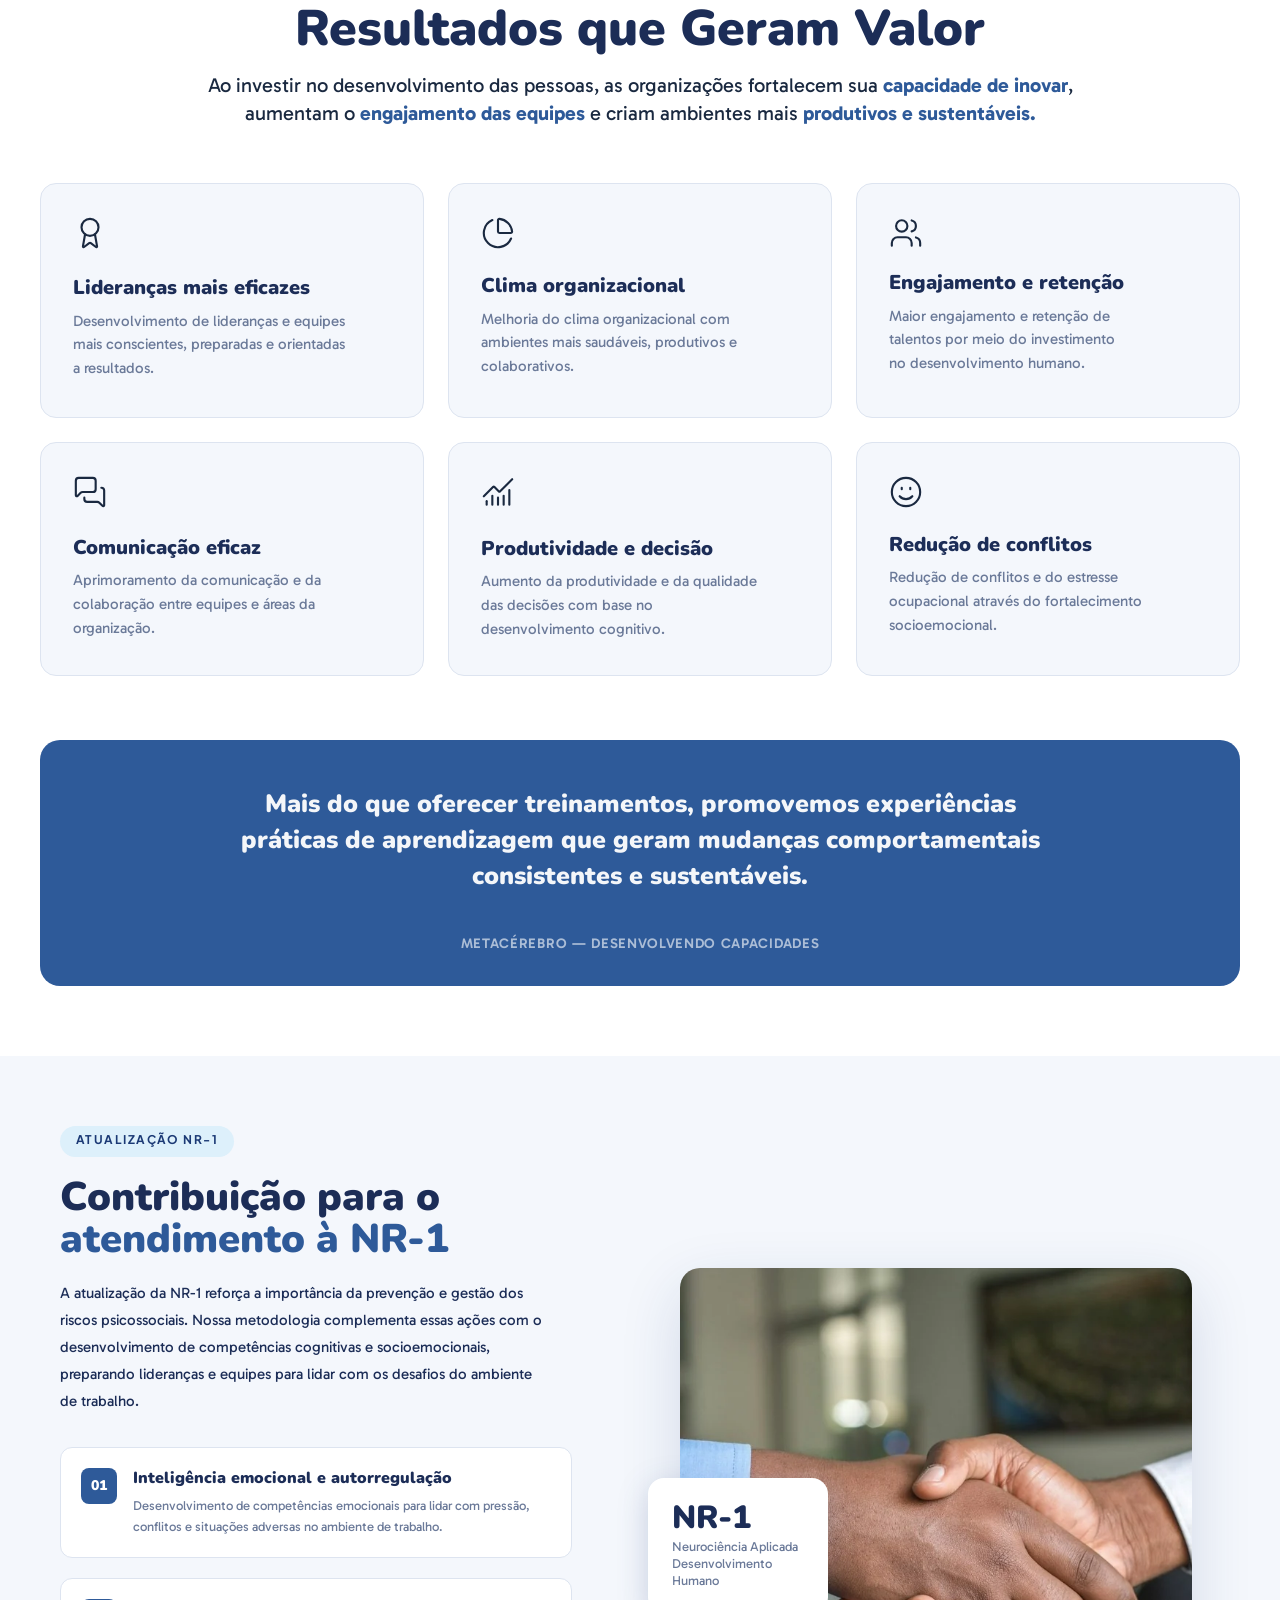
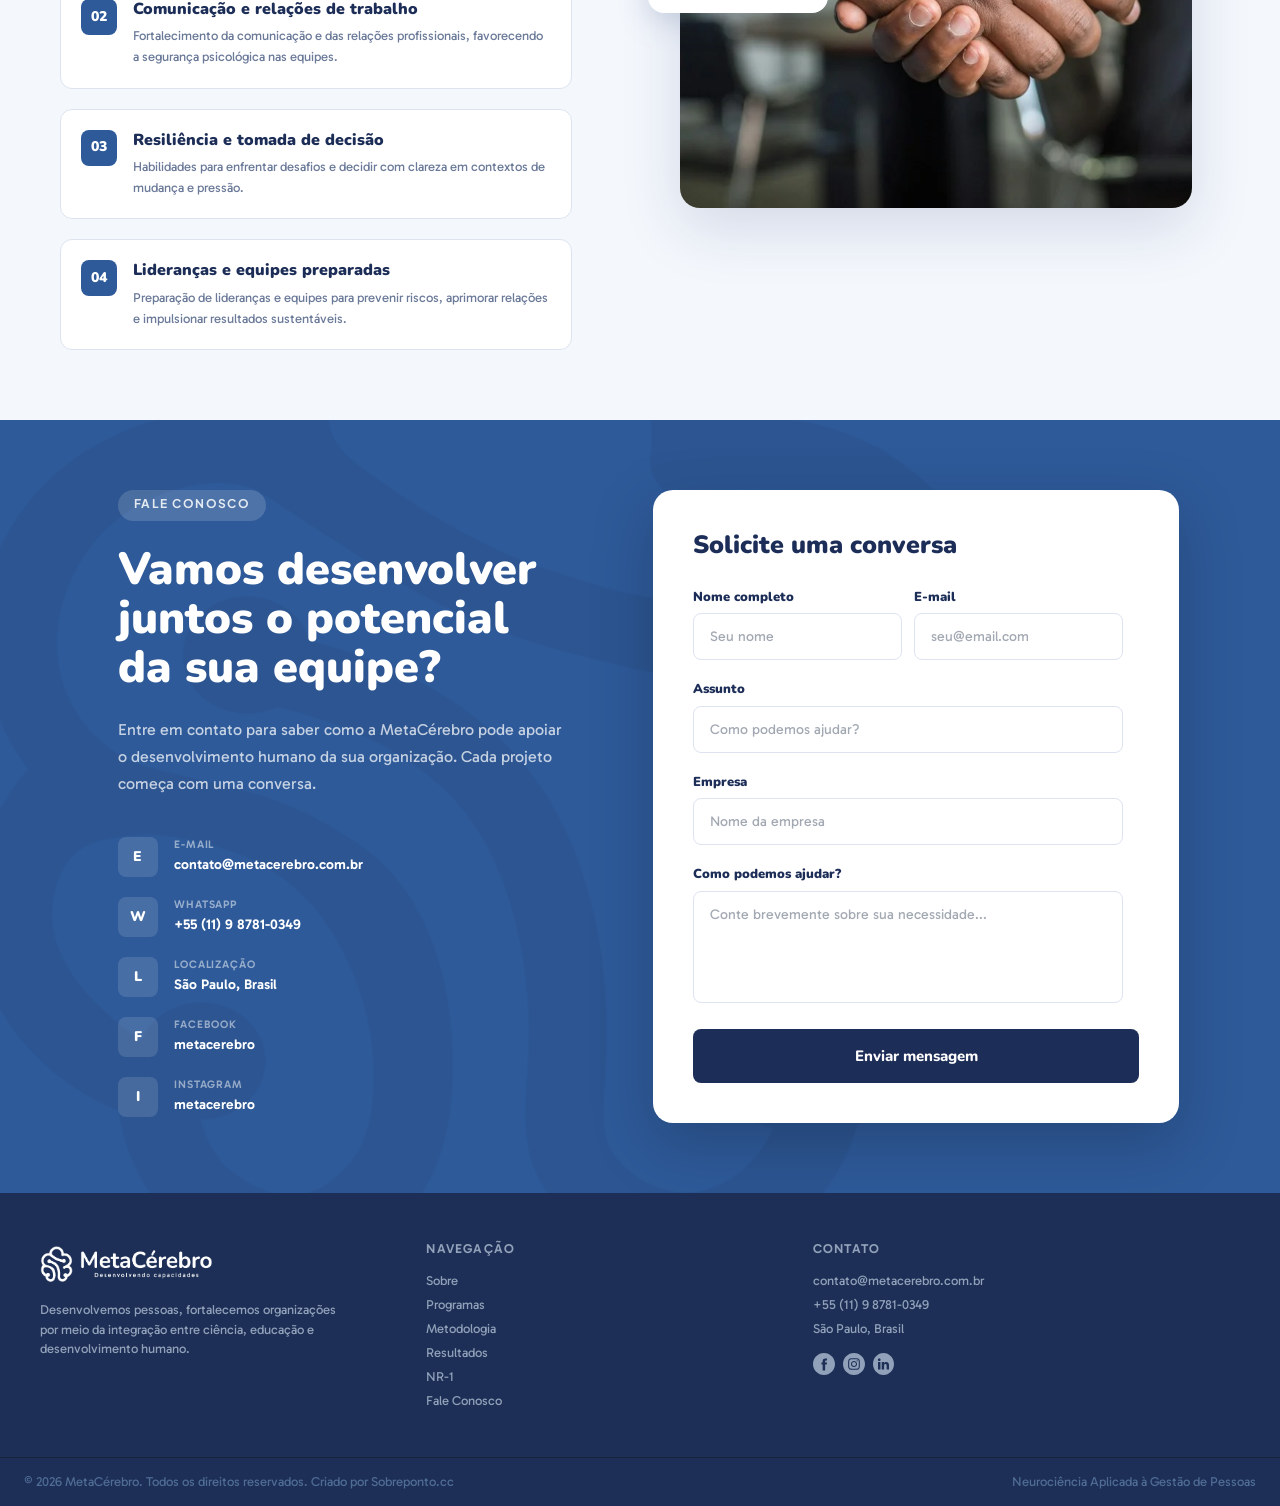
==== commit f208c0ae: "NR-1: texto adaptado (contribuição para o atendimento à NR-1) na página, home e Programas Co-Authore" ====
--- a/index.html
+++ b/index.html
@@ -242,24 +242,24 @@
       <div class="nr1__grid">
         <div class="nr1__content fade-in">
           <span class="pill">Atualização NR-1</span>
-          <h2 class="nr1__title">Conformidade e cuidado<br class="br-lg"> com a <span>saúde mental<br class="br-lg"> corporativa.</span></h2>
-          <p class="nr1__text">A atualização da NR-1 reforça a importância da identificação, prevenção e gestão dos riscos psicossociais relacionados ao trabalho. Nesse contexto, nossa consultoria atua de forma integrada para apoiar empresas no cumprimento das exigências legais e, principalmente, no cuidado<br class="br-lg"> real com as pessoas.</p>
+          <h2 class="nr1__title">Contribuição para o<br class="br-lg"> <span>atendimento à NR-1</span></h2>
+          <p class="nr1__text">A atualização da NR-1 reforça a importância da prevenção e gestão dos riscos psicossociais. Nossa metodologia complementa essas ações com o desenvolvimento de competências cognitivas e socioemocionais, preparando lideranças e equipes para lidar com os desafios do ambiente de trabalho.</p>
           <ol class="nr1__steps">
             <li class="step">
               <span class="step__n" aria-hidden="true">01</span>
-              <div><h3>Identificação de riscos psicossociais</h3><p>Diagnóstico organizacional para mapear fatores de risco à saúde mental no ambiente de trabalho.</p></div>
+              <div><h3>Inteligência emocional e autorregulação</h3><p>Desenvolvimento de competências emocionais para lidar com pressão, conflitos e situações adversas no ambiente de trabalho.</p></div>
             </li>
             <li class="step">
               <span class="step__n" aria-hidden="true">02</span>
-              <div><h3>Prevenção e gestão de riscos</h3><p>Programas estruturados de prevenção com foco em bem-estar, equilíbrio emocional e saúde mental corporativa.</p></div>
+              <div><h3>Comunicação e relações de trabalho</h3><p>Fortalecimento da comunicação e das relações profissionais, favorecendo a segurança psicológica nas equipes.</p></div>
             </li>
             <li class="step">
               <span class="step__n" aria-hidden="true">03</span>
-              <div><h3>Desenvolvimento de lideranças</h3><p>Preparação de líderes para identificar, acolher e gerenciar questões de saúde mental em suas equipes.</p></div>
+              <div><h3>Resiliência e tomada de decisão</h3><p>Habilidades para enfrentar desafios e decidir com clareza em contextos de mudança e pressão.</p></div>
             </li>
             <li class="step">
               <span class="step__n" aria-hidden="true">04</span>
-              <div><h3>Ambiente psicologicamente saudável</h3><p>Construção de uma cultura organizacional que promove segurança psicológica, pertencimento e equilíbrio.</p></div>
+              <div><h3>Lideranças e equipes preparadas</h3><p>Preparação de lideranças e equipes para prevenir riscos, aprimorar relações e impulsionar resultados sustentáveis.</p></div>
             </li>
           </ol>
         </div>
@@ -268,7 +268,7 @@
           <div class="nr1__photo"><img src="assets/img/nr1-saude-mental.webp" alt="Aperto de mãos entre profissionais" width="700" height="800" loading="lazy"></div>
           <div class="nr1__badge">
             <strong>NR-1</strong>
-            <span>Riscos Psicossociais<br>Conformidade Legal</span>
+            <span>Neurociência Aplicada<br>Desenvolvimento Humano</span>
           </div>
         </div>
       </div>
--- a/css/styles.css
+++ b/css/styles.css
@@ -1123,3 +1123,11 @@
   .hp-card, .hp-talks { padding: 28px 24px; }
   .hp-card__title, .hp-card--main .hp-card__title { font-size: 28px; line-height: 34px; }
 }
+
+/* NR-1: textos maiores que o frame original */
+.nr-hero__grid { height: auto; min-height: 392px; }
+.nr-hero__lead { max-width: 500px; font-size: 16px; line-height: 25px; padding-top: 24px; }
+.nr-info__grid { height: auto; min-height: 492px; }
+.nr-info__left .ab-text, .nr-info__left .nr-badge + .ab-text { max-width: none; }
+.nr-info__left .ab-text strong { color: var(--blue); font-weight: 700; }
+.nr-pill { width: auto; padding: 0 16px 2px; }
